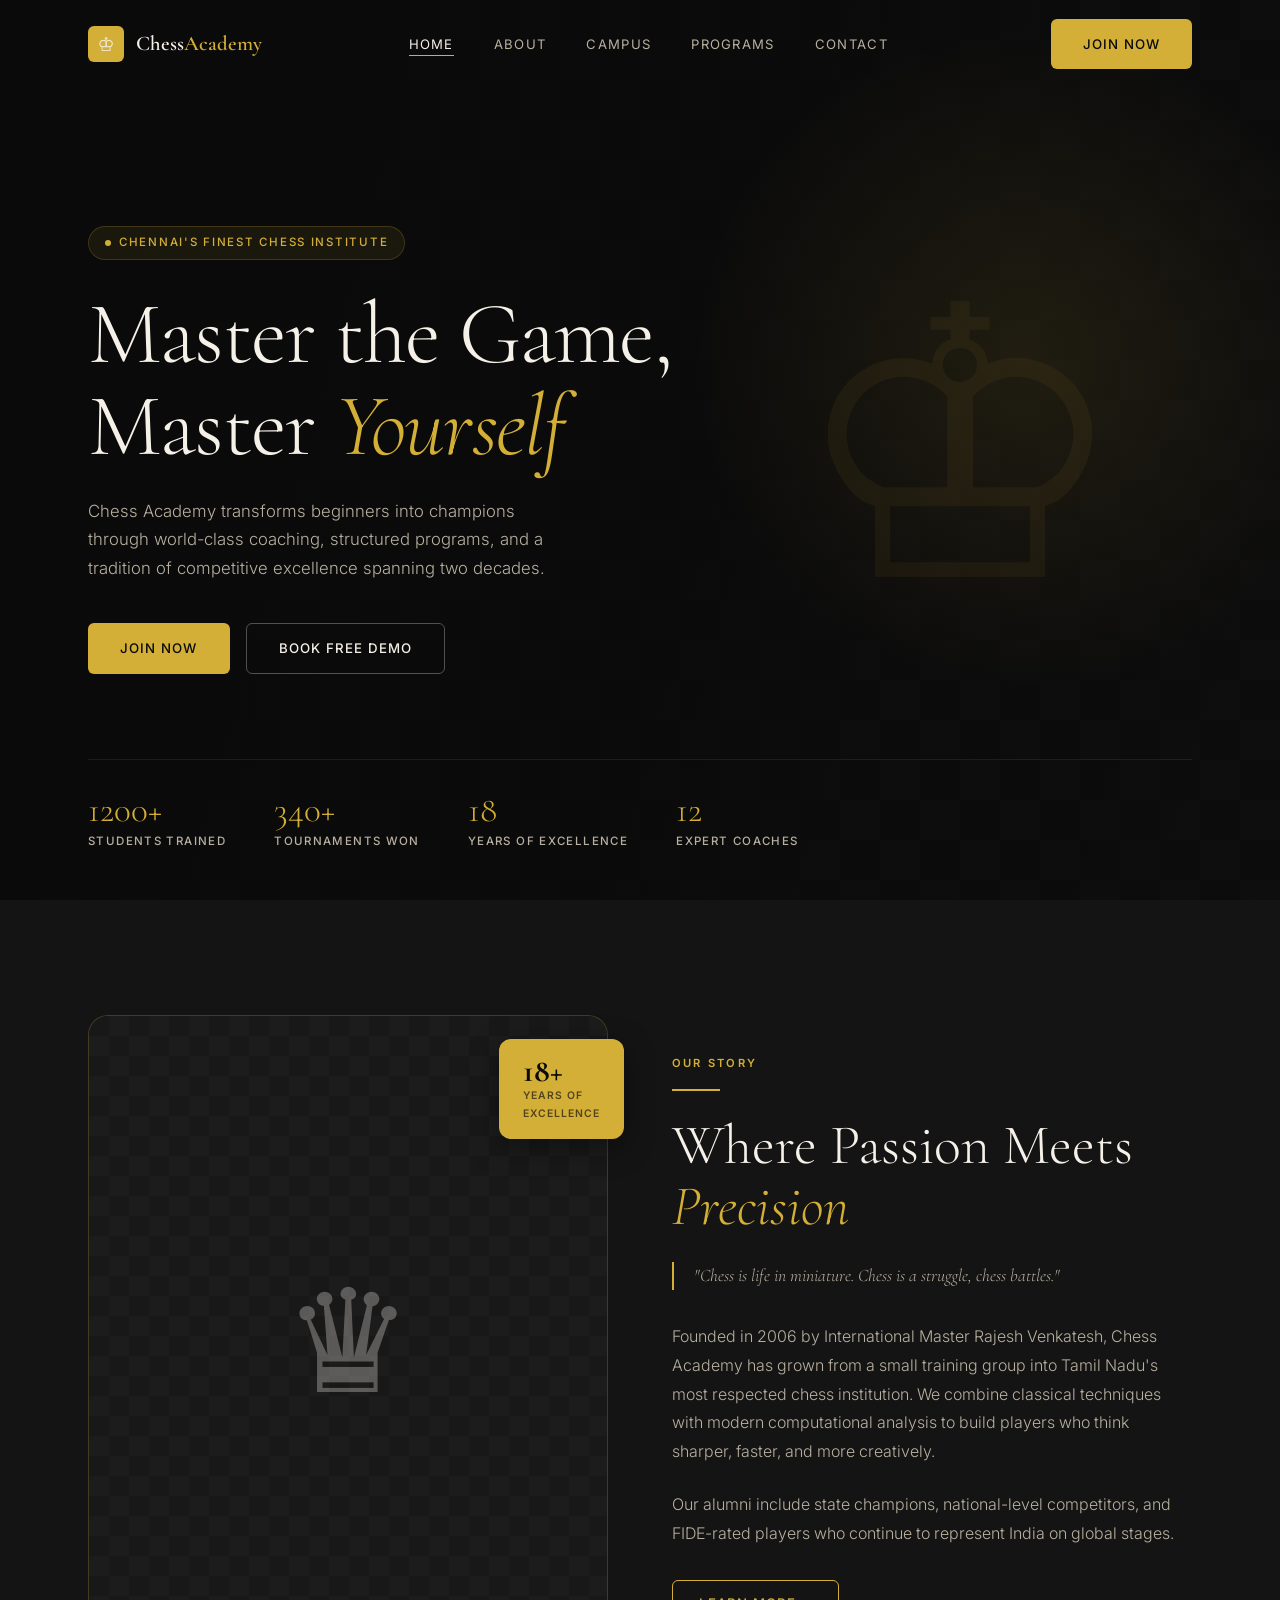
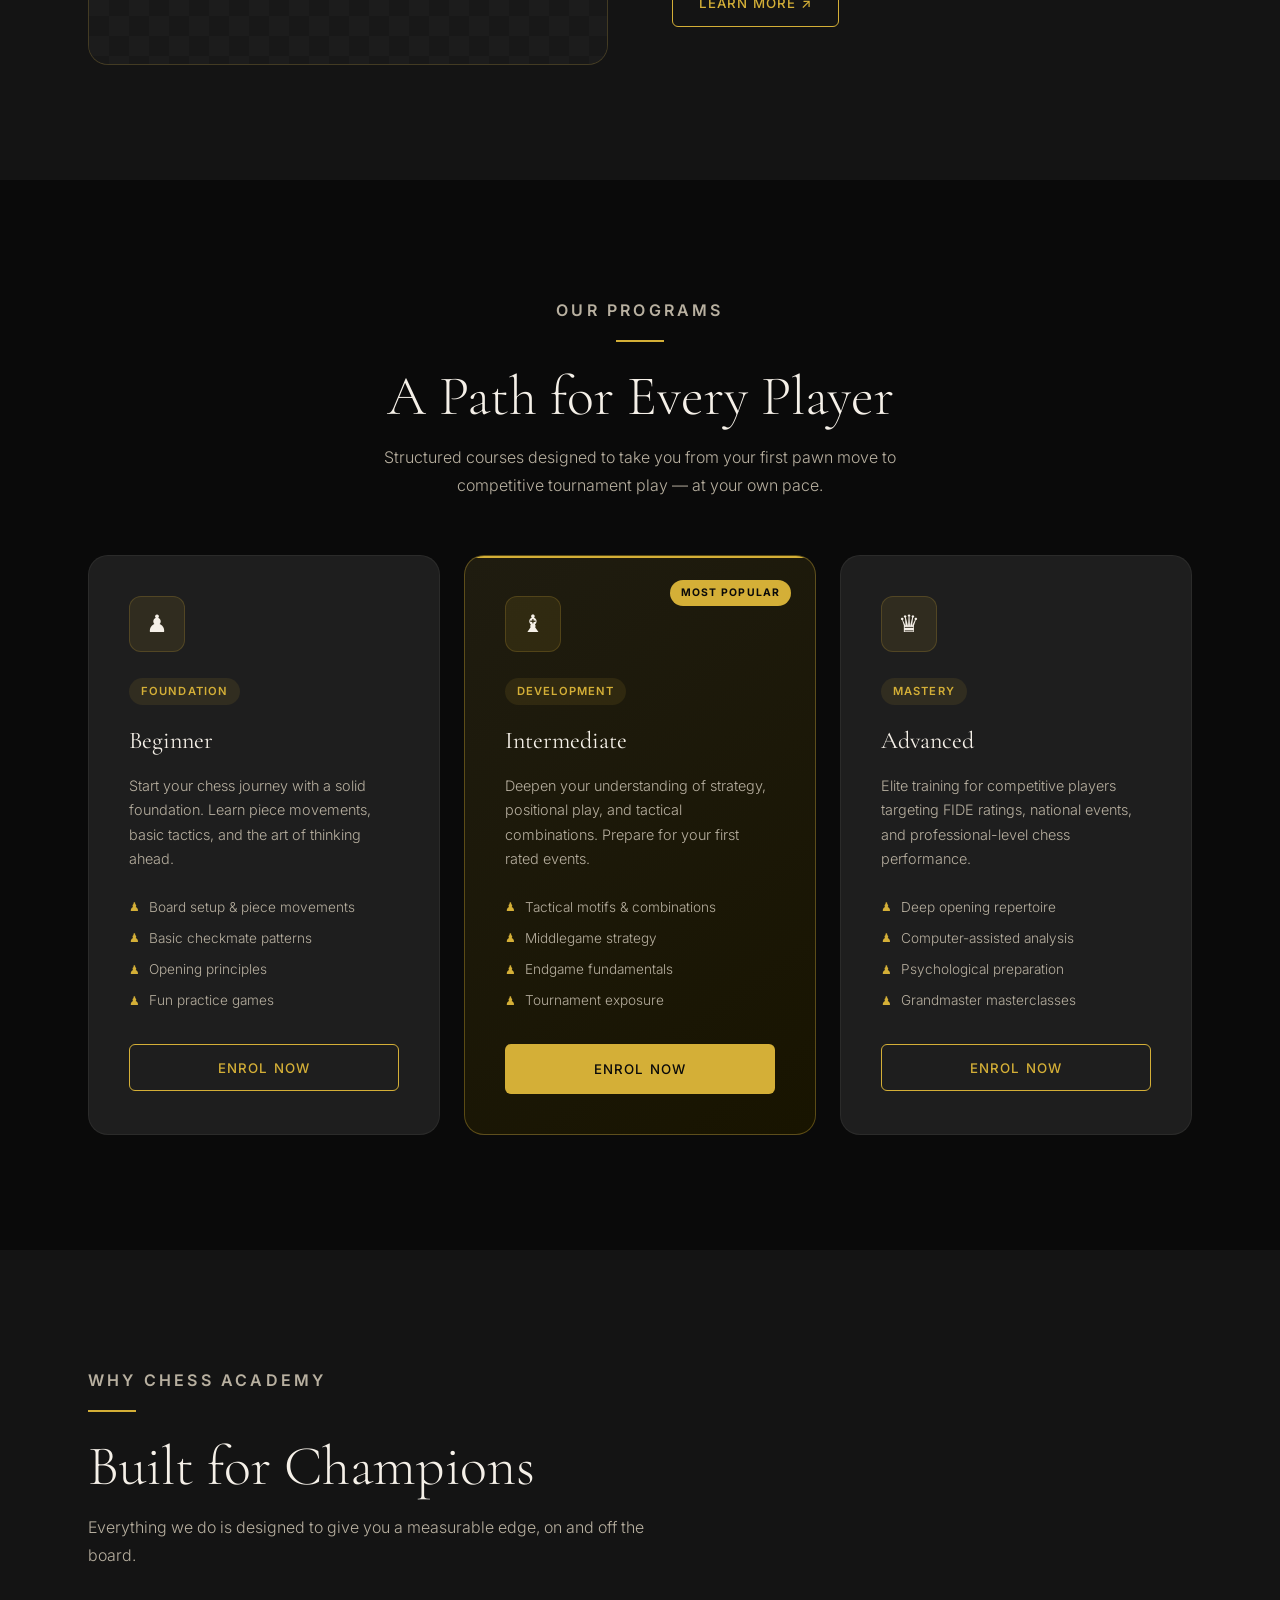
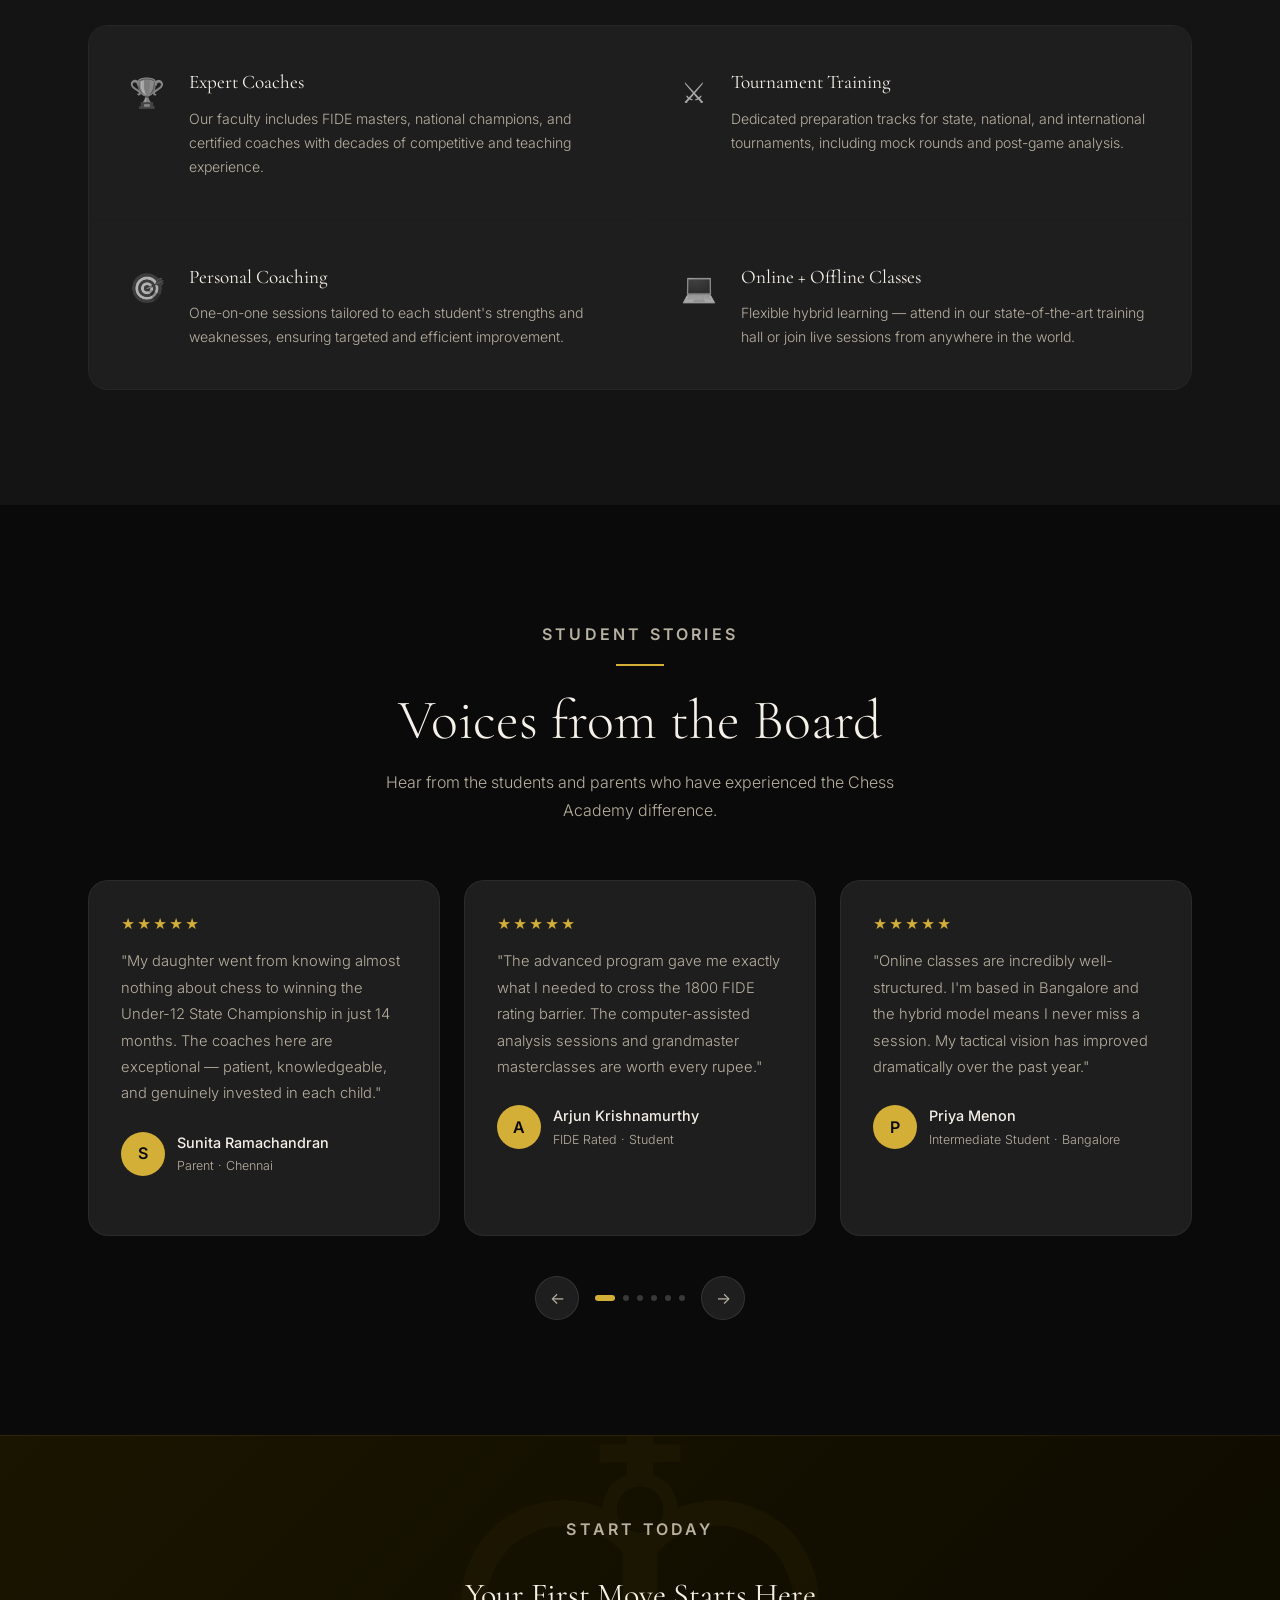
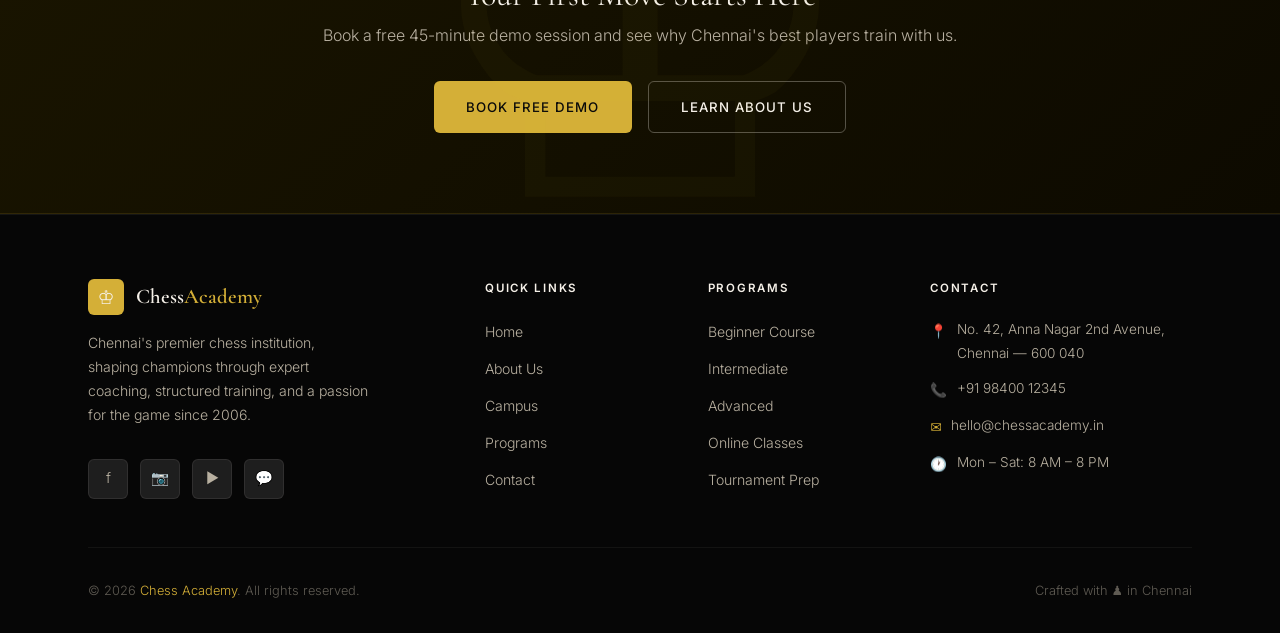
==== index.html @ 233fb8f2 "Add files via upload" ====
<!DOCTYPE html>
<html lang="en">
<head>
  <meta charset="UTF-8" />
  <meta name="viewport" content="width=device-width, initial-scale=1.0" />
  <meta name="description" content="Chess Academy — India's premier chess training institute. Expert coaches, tournament preparation, and personalised coaching for all levels." />
  <title>Chess Academy — Master the Game</title>
  <link rel="stylesheet" href="style.css" />
  <link rel="icon" href="data:image/svg+xml,<svg xmlns='http://www.w3.org/2000/svg' viewBox='0 0 100 100'><text y='.9em' font-size='90'>♔</text></svg>" />
</head>
<body>

<!-- ── NAVBAR ──────────────────────────────────────────────── -->
<nav class="navbar" role="navigation" aria-label="Main navigation">
  <div class="container navbar-inner">
    <a href="index.html" class="nav-logo" aria-label="Chess Academy Home">
      <div class="nav-logo-icon">♔</div>
      <span class="nav-logo-text">Chess<span>Academy</span></span>
    </a>
    <ul class="nav-menu" role="list">
      <li><a href="index.html"   class="nav-link">Home</a></li>
      <li><a href="about.html"   class="nav-link">About</a></li>
      <li><a href="campus.html"  class="nav-link">Campus</a></li>
      <li><a href="#programs"    class="nav-link">Programs</a></li>
      <li><a href="contact.html" class="nav-link">Contact</a></li>
    </ul>
    <a href="contact.html" class="btn btn-gold nav-cta">Join Now</a>
    <button class="hamburger" aria-label="Toggle menu" aria-expanded="false">
      <span></span><span></span><span></span>
    </button>
  </div>
</nav>

<!-- ── MOBILE NAV ──────────────────────────────────────────── -->
<nav class="mobile-nav" aria-label="Mobile navigation">
  <a href="index.html"   class="nav-link">Home</a>
  <a href="about.html"   class="nav-link">About</a>
  <a href="campus.html"  class="nav-link">Campus</a>
  <a href="#programs"    class="nav-link">Programs</a>
  <a href="contact.html" class="nav-link">Contact</a>
  <a href="contact.html" class="btn btn-gold" style="margin-top:.5rem">Join Now</a>
</nav>

<!-- ── HERO ────────────────────────────────────────────────── -->
<section class="hero" aria-label="Hero">
  <div class="hero-bg"></div>
  <div class="hero-overlay"></div>
  <div class="hero-art">
    <div class="hero-art-inner">♔</div>
  </div>

  <div class="container" style="position:relative;z-index:1;width:100%">
    <div class="hero-content">
      <div class="hero-badge">
        <div class="hero-badge-dot"></div>
        <span>Chennai's Finest Chess Institute</span>
      </div>
      <h1 class="display-xl hero-heading">
        Master the Game,<br>
        Master <em>Yourself</em>
      </h1>
      <p class="hero-subtext">
        Chess Academy transforms beginners into champions through world-class coaching, structured programs, and a tradition of competitive excellence spanning two decades.
      </p>
      <div class="hero-actions">
        <a href="contact.html" class="btn btn-gold">Join Now</a>
        <a href="contact.html#demo" class="btn btn-outline">Book Free Demo</a>
      </div>
    </div>
  </div>

  <div class="hero-stats">
    <div class="container">
      <div class="hero-stats-inner">
        <div>
          <div class="hero-stat-num" data-count="1200" data-suffix="+">1200+</div>
          <div class="hero-stat-label">Students Trained</div>
        </div>
        <div>
          <div class="hero-stat-num" data-count="340" data-suffix="+">340+</div>
          <div class="hero-stat-label">Tournaments Won</div>
        </div>
        <div>
          <div class="hero-stat-num" data-count="18" data-suffix="">18</div>
          <div class="hero-stat-label">Years of Excellence</div>
        </div>
        <div>
          <div class="hero-stat-num" data-count="12" data-suffix="">12</div>
          <div class="hero-stat-label">Expert Coaches</div>
        </div>
      </div>
    </div>
  </div>
</section>

<!-- ── ABOUT PREVIEW ───────────────────────────────────────── -->
<section class="section about-preview">
  <div class="container">
    <div class="grid-2">
      <div class="about-image-wrap reveal-left">
        <div class="about-image-frame">
          <div class="frame-bg"></div>
          <div class="frame-piece">♛</div>
        </div>
        <div class="about-corner">
          <div class="about-corner-num">18+</div>
          <div class="about-corner-label">Years of<br>Excellence</div>
        </div>
      </div>
      <div class="about-text-wrap reveal-right">
        <p class="section-label">Our Story</p>
        <div class="gold-line"></div>
        <h2 class="display-lg">Where Passion Meets <em style="font-style:italic;color:var(--gold)">Precision</em></h2>
        <blockquote class="about-quote">
          "Chess is life in miniature. Chess is a struggle, chess battles."
        </blockquote>
        <p style="color:var(--ivory-dim);margin-bottom:1.5rem;line-height:1.8">
          Founded in 2006 by International Master Rajesh Venkatesh, Chess Academy has grown from a small training group into Tamil Nadu's most respected chess institution. We combine classical techniques with modern computational analysis to build players who think sharper, faster, and more creatively.
        </p>
        <p style="color:var(--ivory-dim);margin-bottom:2rem;line-height:1.8">
          Our alumni include state champions, national-level competitors, and FIDE-rated players who continue to represent India on global stages.
        </p>
        <a href="about.html" class="btn btn-ghost">Learn More ↗</a>
      </div>
    </div>
  </div>
</section>

<!-- ── PROGRAMS ────────────────────────────────────────────── -->
<section class="section programs" id="programs">
  <div class="container">
    <div class="section-header center reveal">
      <p class="section-label">Our Programs</p>
      <div class="gold-line center"></div>
      <h2 class="display-lg">A Path for Every Player</h2>
      <p>Structured courses designed to take you from your first pawn move to competitive tournament play — at your own pace.</p>
    </div>

    <div class="grid-3">
      <!-- Beginner -->
      <div class="program-card reveal delay-1">
        <div class="program-icon">♟</div>
        <span class="program-tag">Foundation</span>
        <h3 class="program-title">Beginner</h3>
        <p class="program-desc">Start your chess journey with a solid foundation. Learn piece movements, basic tactics, and the art of thinking ahead.</p>
        <ul class="program-features">
          <li class="program-feature">Board setup & piece movements</li>
          <li class="program-feature">Basic checkmate patterns</li>
          <li class="program-feature">Opening principles</li>
          <li class="program-feature">Fun practice games</li>
        </ul>
        <a href="contact.html" class="btn btn-ghost" style="width:100%;justify-content:center">Enrol Now</a>
      </div>

      <!-- Intermediate — featured -->
      <div class="program-card featured reveal delay-2">
        <div class="featured-badge">Most Popular</div>
        <div class="program-icon">♝</div>
        <span class="program-tag">Development</span>
        <h3 class="program-title">Intermediate</h3>
        <p class="program-desc">Deepen your understanding of strategy, positional play, and tactical combinations. Prepare for your first rated events.</p>
        <ul class="program-features">
          <li class="program-feature">Tactical motifs & combinations</li>
          <li class="program-feature">Middlegame strategy</li>
          <li class="program-feature">Endgame fundamentals</li>
          <li class="program-feature">Tournament exposure</li>
        </ul>
        <a href="contact.html" class="btn btn-gold" style="width:100%;justify-content:center">Enrol Now</a>
      </div>

      <!-- Advanced -->
      <div class="program-card reveal delay-3">
        <div class="program-icon">♛</div>
        <span class="program-tag">Mastery</span>
        <h3 class="program-title">Advanced</h3>
        <p class="program-desc">Elite training for competitive players targeting FIDE ratings, national events, and professional-level chess performance.</p>
        <ul class="program-features">
          <li class="program-feature">Deep opening repertoire</li>
          <li class="program-feature">Computer-assisted analysis</li>
          <li class="program-feature">Psychological preparation</li>
          <li class="program-feature">Grandmaster masterclasses</li>
        </ul>
        <a href="contact.html" class="btn btn-ghost" style="width:100%;justify-content:center">Enrol Now</a>
      </div>
    </div>
  </div>
</section>

<!-- ── WHY CHOOSE US ────────────────────────────────────────── -->
<section class="section why">
  <div class="container">
    <div class="section-header reveal">
      <p class="section-label">Why Chess Academy</p>
      <div class="gold-line"></div>
      <h2 class="display-lg">Built for Champions</h2>
      <p>Everything we do is designed to give you a measurable edge, on and off the board.</p>
    </div>

    <div class="why-grid reveal">
      <div class="why-item">
        <div class="why-icon">🏆</div>
        <div>
          <h3 class="why-item-title">Expert Coaches</h3>
          <p class="why-item-desc">Our faculty includes FIDE masters, national champions, and certified coaches with decades of competitive and teaching experience.</p>
        </div>
      </div>
      <div class="why-item">
        <div class="why-icon">⚔️</div>
        <div>
          <h3 class="why-item-title">Tournament Training</h3>
          <p class="why-item-desc">Dedicated preparation tracks for state, national, and international tournaments, including mock rounds and post-game analysis.</p>
        </div>
      </div>
      <div class="why-item">
        <div class="why-icon">🎯</div>
        <div>
          <h3 class="why-item-title">Personal Coaching</h3>
          <p class="why-item-desc">One-on-one sessions tailored to each student's strengths and weaknesses, ensuring targeted and efficient improvement.</p>
        </div>
      </div>
      <div class="why-item">
        <div class="why-icon">💻</div>
        <div>
          <h3 class="why-item-title">Online + Offline Classes</h3>
          <p class="why-item-desc">Flexible hybrid learning — attend in our state-of-the-art training hall or join live sessions from anywhere in the world.</p>
        </div>
      </div>
    </div>
  </div>
</section>

<!-- ── TESTIMONIALS ─────────────────────────────────────────── -->
<section class="section testimonials">
  <div class="container">
    <div class="section-header center reveal">
      <p class="section-label">Student Stories</p>
      <div class="gold-line center"></div>
      <h2 class="display-lg">Voices from the Board</h2>
      <p>Hear from the students and parents who have experienced the Chess Academy difference.</p>
    </div>

    <div class="testimonial-slider reveal">
      <div class="testimonial-track-wrap">
        <div class="testimonial-track">

          <div class="testimonial-card">
            <div class="testi-stars">★★★★★</div>
            <p class="testi-text">"My daughter went from knowing almost nothing about chess to winning the Under-12 State Championship in just 14 months. The coaches here are exceptional — patient, knowledgeable, and genuinely invested in each child."</p>
            <div class="testi-author">
              <div class="testi-avatar">S</div>
              <div>
                <div class="testi-name">Sunita Ramachandran</div>
                <div class="testi-role">Parent · Chennai</div>
              </div>
            </div>
          </div>

          <div class="testimonial-card">
            <div class="testi-stars">★★★★★</div>
            <p class="testi-text">"The advanced program gave me exactly what I needed to cross the 1800 FIDE rating barrier. The computer-assisted analysis sessions and grandmaster masterclasses are worth every rupee."</p>
            <div class="testi-author">
              <div class="testi-avatar">A</div>
              <div>
                <div class="testi-name">Arjun Krishnamurthy</div>
                <div class="testi-role">FIDE Rated · Student</div>
              </div>
            </div>
          </div>

          <div class="testimonial-card">
            <div class="testi-stars">★★★★★</div>
            <p class="testi-text">"Online classes are incredibly well-structured. I'm based in Bangalore and the hybrid model means I never miss a session. My tactical vision has improved dramatically over the past year."</p>
            <div class="testi-author">
              <div class="testi-avatar">P</div>
              <div>
                <div class="testi-name">Priya Menon</div>
                <div class="testi-role">Intermediate Student · Bangalore</div>
              </div>
            </div>
          </div>

          <div class="testimonial-card">
            <div class="testi-stars">★★★★★</div>
            <p class="testi-text">"I joined as a complete beginner at age 35 and the coaches made me feel completely at home. Chess has transformed how I think at work and in daily life. Highly recommended for adults too!"</p>
            <div class="testi-author">
              <div class="testi-avatar">K</div>
              <div>
                <div class="testi-name">Karthik Iyer</div>
                <div class="testi-role">Adult Learner · Chennai</div>
              </div>
            </div>
          </div>

          <div class="testimonial-card">
            <div class="testi-stars">★★★★★</div>
            <p class="testi-text">"The tournament preparation program is outstanding. Coach Rajesh personally reviewed every one of my critical games before the national championship. I finished in the top 10, the best result of my career."</p>
            <div class="testi-author">
              <div class="testi-avatar">V</div>
              <div>
                <div class="testi-name">Vishal Nair</div>
                <div class="testi-role">National Competitor</div>
              </div>
            </div>
          </div>

          <div class="testimonial-card">
            <div class="testi-stars">★★★★★</div>
            <p class="testi-text">"My twin boys have been here for two years and the discipline, focus, and strategic thinking they've developed extends far beyond chess. Their teachers at school have noticed a remarkable improvement in concentration."</p>
            <div class="testi-author">
              <div class="testi-avatar">M</div>
              <div>
                <div class="testi-name">Meera Balakrishnan</div>
                <div class="testi-role">Parent · Coimbatore</div>
              </div>
            </div>
          </div>

        </div>
      </div>

      <div class="slider-controls">
        <button class="slider-btn prev" aria-label="Previous testimonials">←</button>
        <div class="slider-dots" role="tablist" aria-label="Slider navigation"></div>
        <button class="slider-btn next" aria-label="Next testimonials">→</button>
      </div>
    </div>
  </div>
</section>

<!-- ── CTA BANNER ───────────────────────────────────────────── -->
<section class="cta-banner reveal">
  <div class="container">
    <p class="section-label">Start Today</p>
    <h2 class="display-md" style="color:var(--ivory);margin:.75rem 0 .5rem">Your First Move Starts Here</h2>
    <p>Book a free 45-minute demo session and see why Chennai's best players train with us.</p>
    <div style="display:flex;gap:1rem;justify-content:center;flex-wrap:wrap">
      <a href="contact.html" class="btn btn-gold">Book Free Demo</a>
      <a href="about.html"   class="btn btn-outline">Learn About Us</a>
    </div>
  </div>
</section>

<!-- ── FOOTER ───────────────────────────────────────────────── -->
<footer class="footer">
  <div class="container">
    <div class="footer-grid">
      <div class="footer-brand">
        <div class="nav-logo" style="margin-bottom:.5rem">
          <div class="nav-logo-icon">♔</div>
          <span class="nav-logo-text">Chess<span>Academy</span></span>
        </div>
        <p>Chennai's premier chess institution, shaping champions through expert coaching, structured training, and a passion for the game since 2006.</p>
        <div class="social-links">
          <a href="#" class="social-link" aria-label="Facebook">f</a>
          <a href="#" class="social-link" aria-label="Instagram">📷</a>
          <a href="#" class="social-link" aria-label="YouTube">▶</a>
          <a href="#" class="social-link" aria-label="WhatsApp">💬</a>
        </div>
      </div>
      <div>
        <p class="footer-heading">Quick Links</p>
        <ul class="footer-links">
          <li><a href="index.html"   class="footer-link">Home</a></li>
          <li><a href="about.html"   class="footer-link">About Us</a></li>
          <li><a href="campus.html"  class="footer-link">Campus</a></li>
          <li><a href="#programs"    class="footer-link">Programs</a></li>
          <li><a href="contact.html" class="footer-link">Contact</a></li>
        </ul>
      </div>
      <div>
        <p class="footer-heading">Programs</p>
        <ul class="footer-links">
          <li><a href="contact.html" class="footer-link">Beginner Course</a></li>
          <li><a href="contact.html" class="footer-link">Intermediate</a></li>
          <li><a href="contact.html" class="footer-link">Advanced</a></li>
          <li><a href="contact.html" class="footer-link">Online Classes</a></li>
          <li><a href="contact.html" class="footer-link">Tournament Prep</a></li>
        </ul>
      </div>
      <div>
        <p class="footer-heading">Contact</p>
        <div class="footer-contact-item">
          <span class="footer-contact-icon">📍</span>
          <span>No. 42, Anna Nagar 2nd Avenue, Chennai — 600 040</span>
        </div>
        <div class="footer-contact-item">
          <span class="footer-contact-icon">📞</span>
          <span>+91 98400 12345</span>
        </div>
        <div class="footer-contact-item">
          <span class="footer-contact-icon">✉</span>
          <span>hello@chessacademy.in</span>
        </div>
        <div class="footer-contact-item">
          <span class="footer-contact-icon">🕐</span>
          <span>Mon – Sat: 8 AM – 8 PM</span>
        </div>
      </div>
    </div>
    <div class="footer-bottom">
      <p class="footer-copy">© 2026 <span>Chess Academy</span>. All rights reserved.</p>
      <p class="footer-copy">Crafted with ♟ in Chennai</p>
    </div>
  </div>
</footer>

<script src="script.js"></script>
</body>
</html>
---- style.css ----
/* ============================================================
   CHESS ACADEMY — style.css
   Palette: #0A0A0A (void) · #141414 (board-dark) · #D4AF37 (gold)
            · #F5F0E8 (ivory) · #1E1E1E (surface)
   Display: Cormorant Garamond  Body: Inter
   ============================================================ */

@import url('https://fonts.googleapis.com/css2?family=Cormorant+Garamond:ital,wght@0,300;0,400;0,600;0,700;1,300;1,400&family=Inter:wght@300;400;500;600&display=swap');

/* ── TOKENS ──────────────────────────────────────────────── */
:root {
  --void:       #0A0A0A;
  --board-dark: #141414;
  --surface:    #1E1E1E;
  --surface-2:  #272727;
  --gold:       #D4AF37;
  --gold-dim:   #A8872A;
  --gold-glow:  rgba(212, 175, 55, 0.18);
  --ivory:      #F5F0E8;
  --ivory-dim:  #B8B0A0;
  --font-display: 'Cormorant Garamond', Georgia, serif;
  --font-body:    'Inter', system-ui, sans-serif;
  --r-sm: 6px; --r-md: 12px; --r-lg: 20px;
  --ease-out: cubic-bezier(0.22, 1, 0.36, 1);
}

/* ── RESET ───────────────────────────────────────────────── */
*, *::before, *::after { box-sizing: border-box; margin: 0; padding: 0; }
html { scroll-behavior: smooth; }
body {
  background: var(--void);
  color: var(--ivory);
  font-family: var(--font-body);
  font-weight: 300;
  line-height: 1.7;
  overflow-x: hidden;
}
img { display: block; max-width: 100%; }
a { color: inherit; text-decoration: none; }
ul { list-style: none; }
button { cursor: pointer; border: none; background: none; font-family: inherit; }

/* ── TYPOGRAPHY ──────────────────────────────────────────── */
.display-xl {
  font-family: var(--font-display);
  font-size: clamp(2.8rem, 7vw, 5.5rem);
  font-weight: 300;
  line-height: 1.05;
  letter-spacing: -0.02em;
}
.display-lg {
  font-family: var(--font-display);
  font-size: clamp(2rem, 4.5vw, 3.5rem);
  font-weight: 300;
  line-height: 1.1;
}
.display-md {
  font-family: var(--font-display);
  font-size: clamp(1.4rem, 2.5vw, 2.2rem);
  font-weight: 400;
  line-height: 1.2;
}
.section-label {
  font-size: 0.7rem;
  font-weight: 600;
  letter-spacing: 0.2em;
  text-transform: uppercase;
  color: var(--gold);
}

/* ── LAYOUT ──────────────────────────────────────────────── */
.container { max-width: 1200px; margin: 0 auto; padding: 0 clamp(1.25rem, 5vw, 3rem); }
.section { padding: clamp(4rem, 9vw, 7.5rem) 0; }
.grid-2  { display: grid; grid-template-columns: 1fr 1fr; gap: 3rem; align-items: center; }
.grid-3  { display: grid; grid-template-columns: repeat(3, 1fr); gap: 1.5rem; }
.grid-4  { display: grid; grid-template-columns: repeat(4, 1fr); gap: 1.5rem; }
.text-center { text-align: center; }

.gold-line { width: 48px; height: 2px; background: var(--gold); margin: 1rem 0 1.5rem; }
.gold-line.center { margin: 1rem auto 1.5rem; }

/* ── BUTTONS ─────────────────────────────────────────────── */
.btn {
  display: inline-flex; align-items: center; gap: .5rem;
  padding: .85rem 2rem; border-radius: var(--r-sm);
  font-size: .83rem; font-weight: 500;
  letter-spacing: .08em; text-transform: uppercase;
  transition: all .3s var(--ease-out);
}
.btn-gold  { background: var(--gold); color: var(--void); }
.btn-gold:hover  { background: #e8c23e; box-shadow: 0 0 30px rgba(212,175,55,.45); transform: translateY(-2px); }
.btn-outline { background: transparent; color: var(--ivory); border: 1px solid rgba(245,240,232,.3); }
.btn-outline:hover { border-color: var(--gold); color: var(--gold); box-shadow: 0 0 20px var(--gold-glow); transform: translateY(-2px); }
.btn-ghost { background: transparent; color: var(--gold); border: 1px solid var(--gold); padding: .7rem 1.6rem; }
.btn-ghost:hover { background: var(--gold); color: var(--void); box-shadow: 0 0 25px var(--gold-glow); transform: translateY(-2px); }

/* ── NAVBAR ──────────────────────────────────────────────── */
.navbar {
  position: fixed; top: 0; left: 0; right: 0;
  z-index: 1000; padding: 1.2rem 0;
  transition: all .4s var(--ease-out);
}
.navbar.scrolled {
  background: rgba(10,10,10,.95);
  backdrop-filter: blur(20px);
  border-bottom: 1px solid rgba(212,175,55,.12);
  padding: .9rem 0;
  box-shadow: 0 4px 40px rgba(0,0,0,.5);
}
.navbar-inner { display: flex; align-items: center; justify-content: space-between; }
.nav-logo { display: flex; align-items: center; gap: .75rem; }
.nav-logo-icon {
  width: 36px; height: 36px;
  background: var(--gold); border-radius: var(--r-sm);
  display: flex; align-items: center; justify-content: center; font-size: 1.2rem;
}
.nav-logo-text { font-family: var(--font-display); font-size: 1.3rem; font-weight: 600; }
.nav-logo-text span { color: var(--gold); }
.nav-menu { display: flex; align-items: center; gap: 2.5rem; }
.nav-link {
  font-size: .82rem; font-weight: 400; letter-spacing: .1em;
  text-transform: uppercase; color: var(--ivory-dim);
  transition: color .25s; position: relative;
}
.nav-link::after {
  content: ''; position: absolute; bottom: -4px; left: 0;
  width: 0; height: 1px; background: var(--gold); transition: width .3s var(--ease-out);
}
.nav-link:hover, .nav-link.active { color: var(--ivory); }
.nav-link:hover::after, .nav-link.active::after { width: 100%; }
.nav-cta { margin-left: 1rem; }

/* Hamburger */
.hamburger { display: none; flex-direction: column; gap: 5px; padding: 4px; }
.hamburger span { display: block; width: 24px; height: 2px; background: var(--ivory); transition: all .3s var(--ease-out); transform-origin: center; }
.hamburger.open span:nth-child(1) { transform: translateY(7px) rotate(45deg); }
.hamburger.open span:nth-child(2) { opacity: 0; }
.hamburger.open span:nth-child(3) { transform: translateY(-7px) rotate(-45deg); }

.mobile-nav {
  display: none; position: fixed; inset: 0;
  background: var(--void); z-index: 999;
  flex-direction: column; align-items: center; justify-content: center; gap: 2.5rem;
  opacity: 0; pointer-events: none; transition: opacity .35s var(--ease-out);
}
.mobile-nav.open { opacity: 1; pointer-events: all; }
.mobile-nav .nav-link { font-size: 1.5rem; letter-spacing: .15em; }

/* ── HERO ────────────────────────────────────────────────── */
.hero {
  min-height: 100vh; position: relative;
  display: flex; align-items: center; overflow: hidden;
}
.hero-bg {
  position: absolute; inset: 0;
  background: repeating-conic-gradient(#111 0% 25%, #0d0d0d 0% 50%);
  background-size: 80px 80px;
}
.hero-overlay {
  position: absolute; inset: 0;
  background: linear-gradient(105deg, rgba(10,10,10,.97) 0%, rgba(10,10,10,.85) 50%, rgba(10,10,10,.4) 100%);
}
.hero-art {
  position: absolute; right: 0; top: 0; bottom: 0; width: 50%; overflow: hidden;
}
.hero-art-inner {
  width: 100%; height: 100%;
  background: radial-gradient(circle at 60% 40%, rgba(212,175,55,.1) 0%, transparent 50%);
  display: flex; align-items: center; justify-content: center;
  font-size: 42vmin; color: rgba(212,175,55,.06);
  font-family: serif;
}
.hero-badge {
  display: inline-flex; align-items: center; gap: .5rem;
  padding: .4rem 1rem;
  background: rgba(212,175,55,.08); border: 1px solid rgba(212,175,55,.2);
  border-radius: 100px; margin-bottom: 1.75rem;
}
.hero-badge-dot { width: 6px; height: 6px; background: var(--gold); border-radius: 50%; animation: pulse 2s ease-in-out infinite; }
@keyframes pulse { 0%,100% { opacity:1; transform:scale(1); } 50% { opacity:.4; transform:scale(.7); } }
.hero-badge span { font-size: .72rem; font-weight: 500; letter-spacing: .15em; text-transform: uppercase; color: var(--gold); }
.hero-content { position: relative; z-index: 1; max-width: 680px; }
.hero-heading { margin-bottom: 1.5rem; }
.hero-heading em { font-style: italic; color: var(--gold); }
.hero-subtext { font-size: 1.05rem; color: var(--ivory-dim); max-width: 480px; margin-bottom: 2.5rem; }
.hero-actions { display: flex; gap: 1rem; flex-wrap: wrap; }
.hero-stats { position: absolute; bottom: 3rem; left: 0; right: 0; z-index: 1; }
.hero-stats-inner {
  display: flex; gap: 3rem; padding-top: 2rem;
  border-top: 1px solid rgba(245,240,232,.08);
}
.hero-stat-num { font-family: var(--font-display); font-size: 2.2rem; font-weight: 300; color: var(--gold); line-height: 1; }
.hero-stat-label { font-size: .72rem; font-weight: 500; letter-spacing: .12em; text-transform: uppercase; color: var(--ivory-dim); margin-top: .3rem; }

/* ── ABOUT PREVIEW ───────────────────────────────────────── */
.about-preview { background: var(--board-dark); }
.about-preview .grid-2 { gap: 4rem; }
.about-image-frame {
  border: 1px solid rgba(212,175,55,.2); border-radius: var(--r-lg); overflow: hidden;
  aspect-ratio: 4/5; background: var(--surface);
  display: flex; align-items: center; justify-content: center;
  position: relative; transition: transform .5s var(--ease-out);
}
.about-image-frame:hover { transform: scale(1.02); }
.about-image-frame .frame-bg {
  position: absolute; inset: 0;
  background: repeating-conic-gradient(#1c1c1c 0% 25%, #181818 0% 50%);
  background-size: 40px 40px;
}
.about-image-frame .frame-piece { position: relative; z-index: 1; font-size: 9rem; opacity: .3; }
.about-corner {
  position: absolute; top: 1.5rem; right: -1rem;
  background: var(--gold); color: var(--void);
  padding: 1rem 1.5rem; border-radius: var(--r-md); z-index: 2;
  box-shadow: 0 8px 30px rgba(0,0,0,.4);
}
.about-corner-num { font-family: var(--font-display); font-size: 2rem; font-weight: 700; line-height: 1; }
.about-corner-label { font-size: .65rem; font-weight: 600; letter-spacing: .1em; text-transform: uppercase; color: rgba(10,10,10,.65); }
.about-image-wrap { position: relative; }
.about-quote {
  margin: 1.5rem 0 2rem; padding-left: 1.25rem;
  border-left: 2px solid var(--gold);
  font-family: var(--font-display); font-size: 1.1rem; font-style: italic; color: var(--ivory-dim); line-height: 1.6;
}

/* ── PROGRAMS ────────────────────────────────────────────── */
.programs { background: var(--void); }
.program-card {
  background: var(--surface); border: 1px solid rgba(245,240,232,.06);
  border-radius: var(--r-lg); padding: 2.5rem;
  transition: all .4s var(--ease-out); position: relative; overflow: hidden;
}
.program-card::before {
  content: ''; position: absolute; top: 0; left: 0; right: 0; height: 2px;
  background: var(--gold); transform: scaleX(0); transform-origin: left; transition: transform .4s var(--ease-out);
}
.program-card:hover { background: var(--surface-2); border-color: rgba(212,175,55,.2); transform: translateY(-6px); box-shadow: 0 20px 60px rgba(0,0,0,.4); }
.program-card:hover::before { transform: scaleX(1); }
.program-icon {
  width: 56px; height: 56px;
  background: rgba(212,175,55,.1); border: 1px solid rgba(212,175,55,.2);
  border-radius: var(--r-md); display: flex; align-items: center; justify-content: center;
  font-size: 1.5rem; margin-bottom: 1.5rem; transition: all .3s var(--ease-out);
}
.program-card:hover .program-icon { background: var(--gold); border-color: var(--gold); }
.program-tag {
  display: inline-block; padding: .25rem .75rem;
  background: rgba(212,175,55,.1); border-radius: 100px;
  font-size: .7rem; font-weight: 600; letter-spacing: .1em; text-transform: uppercase; color: var(--gold);
  margin-bottom: 1rem;
}
.program-title { font-family: var(--font-display); font-size: 1.5rem; font-weight: 400; color: var(--ivory); margin-bottom: .75rem; }
.program-desc { font-size: .9rem; color: var(--ivory-dim); line-height: 1.7; margin-bottom: 1.5rem; }
.program-features { display: flex; flex-direction: column; gap: .5rem; margin-bottom: 2rem; }
.program-feature { display: flex; align-items: center; gap: .6rem; font-size: .85rem; color: var(--ivory-dim); }
.program-feature::before { content: '♟'; color: var(--gold); font-size: .75rem; flex-shrink: 0; }
.program-card.featured { background: linear-gradient(145deg, #1f1c10 0%, #181400 100%); border-color: rgba(212,175,55,.35); }
.program-card.featured::before { transform: scaleX(1); }
.featured-badge {
  position: absolute; top: 1.5rem; right: 1.5rem;
  background: var(--gold); color: var(--void);
  font-size: .65rem; font-weight: 700; letter-spacing: .12em; text-transform: uppercase;
  padding: .25rem .65rem; border-radius: 100px;
}

/* ── WHY CHOOSE US ───────────────────────────────────────── */
.why { background: var(--board-dark); }
.why-grid {
  display: grid; grid-template-columns: repeat(2, 1fr);
  gap: 2px; background: rgba(245,240,232,.04);
  border: 1px solid rgba(245,240,232,.04); border-radius: var(--r-lg); overflow: hidden;
}
.why-item { background: var(--surface); padding: 2.5rem; transition: background .3s; display: flex; gap: 1.5rem; align-items: flex-start; }
.why-item:hover { background: var(--surface-2); }
.why-icon { font-size: 1.8rem; flex-shrink: 0; margin-top: .2rem; filter: saturate(0) brightness(.7); transition: filter .3s; }
.why-item:hover .why-icon { filter: none; }
.why-item-title { font-family: var(--font-display); font-size: 1.2rem; font-weight: 400; color: var(--ivory); margin-bottom: .5rem; }
.why-item-desc { font-size: .88rem; color: var(--ivory-dim); line-height: 1.7; }

/* ── TESTIMONIALS ────────────────────────────────────────── */
.testimonials { background: var(--void); overflow: hidden; }
.testimonial-track-wrap { overflow: hidden; }
.testimonial-track { display: flex; gap: 1.5rem; transition: transform .55s var(--ease-out); }
.testimonial-card {
  flex: 0 0 calc(33.333% - 1rem);
  background: var(--surface); border: 1px solid rgba(245,240,232,.06);
  border-radius: var(--r-lg); padding: 2rem; transition: border-color .3s;
}
.testimonial-card:hover { border-color: rgba(212,175,55,.2); }
.testi-stars { color: var(--gold); font-size: .85rem; letter-spacing: 2px; margin-bottom: .75rem; }
.testi-text { font-size: .92rem; line-height: 1.8; color: var(--ivory-dim); margin-bottom: 1.5rem; }
.testi-author { display: flex; align-items: center; gap: .75rem; }
.testi-avatar {
  width: 44px; height: 44px; border-radius: 50%;
  background: var(--gold); display: flex; align-items: center; justify-content: center;
  font-size: 1rem; color: var(--void); font-weight: 600; flex-shrink: 0;
}
.testi-name { font-weight: 500; font-size: .9rem; color: var(--ivory); }
.testi-role { font-size: .78rem; color: var(--ivory-dim); }
.slider-controls { display: flex; justify-content: center; align-items: center; gap: 1rem; margin-top: 2.5rem; }
.slider-btn {
  width: 44px; height: 44px; border-radius: 50%;
  background: var(--surface); border: 1px solid rgba(245,240,232,.1);
  color: var(--ivory-dim); font-size: 1rem; display: flex; align-items: center; justify-content: center;
  transition: all .3s var(--ease-out);
}
.slider-btn:hover { background: var(--gold); color: var(--void); border-color: var(--gold); box-shadow: 0 0 20px var(--gold-glow); }
.slider-dots { display: flex; gap: .5rem; }
.slider-dot { width: 6px; height: 6px; border-radius: 50%; background: rgba(245,240,232,.2); cursor: pointer; transition: all .3s; }
.slider-dot.active { background: var(--gold); width: 20px; border-radius: 3px; }

/* ── CTA BANNER ──────────────────────────────────────────── */
.cta-banner {
  background: linear-gradient(135deg, #1a1500 0%, #0d0a00 100%);
  border-top: 1px solid rgba(212,175,55,.12); border-bottom: 1px solid rgba(212,175,55,.12);
  padding: 5rem 0; text-align: center; position: relative; overflow: hidden;
}
.cta-banner::before {
  content: '♔'; position: absolute; font-size: 40vw;
  top: 50%; left: 50%; transform: translate(-50%, -50%);
  color: rgba(212,175,55,.03); pointer-events: none; font-family: serif;
}
.cta-banner .display-md { margin: .75rem 0 .5rem; }
.cta-banner p { color: var(--ivory-dim); margin-bottom: 2rem; font-size: 1rem; }

/* ── SECTION HEADER ──────────────────────────────────────── */
.section-header { margin-bottom: 3.5rem; }
.section-header.center { text-align: center; }
.section-header .display-lg { margin-top: .5rem; margin-bottom: 1rem; }
.section-header p { font-size: 1rem; color: var(--ivory-dim); max-width: 560px; line-height: 1.75; }
.section-header.center p { margin: 0 auto; }

/* ── PAGE HERO ───────────────────────────────────────────── */
.page-hero {
  height: 50vh; min-height: 380px; position: relative;
  display: flex; align-items: flex-end; padding-bottom: 4rem; overflow: hidden;
}
.page-hero-bg {
  position: absolute; inset: 0;
  background: repeating-conic-gradient(#111 0% 25%, #0d0d0d 0% 50%);
  background-size: 60px 60px;
}
.page-hero-overlay {
  position: absolute; inset: 0;
  background: linear-gradient(to bottom, rgba(10,10,10,.6) 0%, rgba(10,10,10,.95) 100%);
}
.page-hero-content { position: relative; z-index: 1; }
.page-hero-eyebrow {
  font-size: .7rem; font-weight: 600; letter-spacing: .2em; text-transform: uppercase; color: var(--gold);
  display: flex; align-items: center; gap: .75rem; margin-bottom: .75rem;
}
.page-hero-eyebrow::before { content: ''; width: 30px; height: 1px; background: var(--gold); }

/* ── ABOUT PAGE ──────────────────────────────────────────── */
.story-section { background: var(--board-dark); }
.story-cards { display: grid; grid-template-columns: repeat(3,1fr); gap: 1.5rem; margin-top: 3rem; }
.story-card { background: var(--surface); border-radius: var(--r-lg); padding: 2rem; border: 1px solid rgba(245,240,232,.06); }
.story-card-icon { font-size: 2rem; margin-bottom: 1rem; }
.story-card-title { font-family: var(--font-display); font-size: 1.15rem; color: var(--ivory); margin-bottom: .5rem; }
.story-card-text { font-size: .88rem; color: var(--ivory-dim); line-height: 1.7; }
.coaches-section { background: var(--void); }
.coach-card {
  background: var(--surface); border-radius: var(--r-lg); overflow: hidden;
  border: 1px solid rgba(245,240,232,.06); transition: all .4s var(--ease-out);
}
.coach-card:hover { transform: translateY(-6px); border-color: rgba(212,175,55,.2); box-shadow: 0 20px 50px rgba(0,0,0,.4); }
.coach-avatar {
  aspect-ratio: 1; background: var(--surface-2);
  display: flex; align-items: center; justify-content: center; font-size: 5rem;
  position: relative; overflow: hidden; transition: transform .5s var(--ease-out);
}
.coach-card:hover .coach-avatar { transform: scale(1.05); }
.coach-avatar::after {
  content: ''; position: absolute; bottom: 0; left: 0; right: 0; height: 40%;
  background: linear-gradient(to top, var(--surface), transparent);
}
.coach-info { padding: 1.5rem; }
.coach-name { font-family: var(--font-display); font-size: 1.2rem; color: var(--ivory); margin-bottom: .25rem; }
.coach-role { font-size: .78rem; color: var(--gold); font-weight: 500; letter-spacing: .05em; }
.coach-bio { font-size: .85rem; color: var(--ivory-dim); margin-top: .75rem; line-height: 1.6; }
.achievements-section { background: var(--board-dark); }
.stats-grid {
  display: grid; grid-template-columns: repeat(4,1fr);
  gap: 1px; background: rgba(245,240,232,.06);
  border-radius: var(--r-lg); overflow: hidden;
}
.stat-box { background: var(--surface); padding: 3rem 2rem; text-align: center; transition: background .3s; }
.stat-box:hover { background: var(--surface-2); }
.stat-num { font-family: var(--font-display); font-size: clamp(2.5rem,4vw,4rem); font-weight: 300; color: var(--gold); line-height: 1; margin-bottom: .5rem; }
.stat-label { font-size: .75rem; font-weight: 500; letter-spacing: .12em; text-transform: uppercase; color: var(--ivory-dim); }

/* ── CAMPUS PAGE ─────────────────────────────────────────── */
.gallery-section { background: var(--void); }
.gallery-grid {
  display: grid; grid-template-columns: repeat(3, 1fr);
  grid-template-rows: auto; gap: 1rem; margin-top: 2rem;
}
.gallery-item { border-radius: var(--r-md); overflow: hidden; background: var(--surface); position: relative; aspect-ratio: 4/3; cursor: pointer; }
.gallery-item.tall { grid-row: span 2; aspect-ratio: auto; }
.gallery-item.wide { grid-column: span 2; }
.gallery-inner {
  width: 100%; height: 100%; min-height: 180px;
  display: flex; align-items: center; justify-content: center; font-size: 4rem;
  background: repeating-conic-gradient(#1a1a1a 0% 25%, #151515 0% 50%);
  background-size: 40px 40px; transition: transform .5s var(--ease-out);
}
.gallery-item:hover .gallery-inner { transform: scale(1.06); }
.gallery-overlay {
  position: absolute; inset: 0; background: rgba(10,10,10,.75);
  display: flex; align-items: center; justify-content: center;
  opacity: 0; transition: opacity .3s;
}
.gallery-item:hover .gallery-overlay { opacity: 1; }
.gallery-overlay-text { font-size: .8rem; font-weight: 600; letter-spacing: .1em; text-transform: uppercase; color: var(--gold); text-align: center; padding: 1rem; }
.facilities-section { background: var(--board-dark); }
.facility-card {
  background: var(--surface); border: 1px solid rgba(245,240,232,.06);
  border-radius: var(--r-lg); padding: 2rem; transition: all .35s var(--ease-out);
}
.facility-card:hover { border-color: rgba(212,175,55,.2); transform: translateY(-4px); box-shadow: 0 16px 40px rgba(0,0,0,.35); }
.facility-icon { font-size: 2rem; margin-bottom: 1rem; }
.facility-title { font-family: var(--font-display); font-size: 1.15rem; color: var(--ivory); margin-bottom: .5rem; }
.facility-desc { font-size: .88rem; color: var(--ivory-dim); line-height: 1.7; }
.map-section { background: var(--void); }
.map-wrap {
  border-radius: var(--r-lg); overflow: hidden; border: 1px solid rgba(245,240,232,.06);
  height: 420px; background: var(--surface);
}
.map-wrap iframe { width: 100%; height: 100%; border: none; display: block; filter: grayscale(1) invert(1) brightness(.7) contrast(1.1); }
.batches-section { background: var(--board-dark); }
.batches-table { width: 100%; border-collapse: collapse; margin-top: 2rem; border-radius: var(--r-lg); overflow: hidden; }
.batches-table th {
  background: var(--surface); padding: 1rem 1.25rem; text-align: left;
  font-size: .72rem; font-weight: 600; letter-spacing: .12em; text-transform: uppercase; color: var(--gold);
  border-bottom: 1px solid rgba(212,175,55,.2);
}
.batches-table td { padding: 1rem 1.25rem; font-size: .9rem; color: var(--ivory-dim); border-bottom: 1px solid rgba(245,240,232,.04); background: var(--surface); }
.batches-table tr:hover td { background: var(--surface-2); color: var(--ivory); }
.batch-badge { display: inline-block; padding: .2rem .6rem; border-radius: 100px; font-size: .72rem; font-weight: 600; }
.badge-open { background: rgba(52,211,153,.12); color: #34D399; }
.badge-full { background: rgba(239,68,68,.12); color: #EF4444; }

/* ── CONTACT PAGE ────────────────────────────────────────── */
.contact-section { background: var(--void); }
.contact-grid { display: grid; grid-template-columns: 1fr 1.4fr; gap: 4rem; align-items: flex-start; }
.contact-detail { display: flex; align-items: flex-start; gap: 1rem; margin-bottom: 1.75rem; }
.contact-icon {
  width: 44px; height: 44px;
  background: rgba(212,175,55,.1); border: 1px solid rgba(212,175,55,.2);
  border-radius: var(--r-sm); display: flex; align-items: center; justify-content: center; font-size: 1.1rem; flex-shrink: 0;
}
.contact-detail-label { font-size: .7rem; font-weight: 600; letter-spacing: .12em; text-transform: uppercase; color: var(--gold); margin-bottom: .25rem; }
.contact-detail-value { font-size: .9rem; color: var(--ivory-dim); }
.social-links { display: flex; gap: .75rem; margin-top: 2rem; }
.social-link {
  width: 40px; height: 40px; border-radius: var(--r-sm);
  background: var(--surface); border: 1px solid rgba(245,240,232,.08);
  display: flex; align-items: center; justify-content: center; font-size: .9rem;
  color: var(--ivory-dim); transition: all .3s var(--ease-out);
}
.social-link:hover { background: var(--gold); color: var(--void); border-color: var(--gold); box-shadow: 0 0 20px var(--gold-glow); transform: translateY(-3px); }
.contact-form-card { background: var(--surface); border: 1px solid rgba(245,240,232,.06); border-radius: var(--r-lg); padding: 2.5rem; }
.form-row { display: grid; grid-template-columns: 1fr 1fr; gap: 1rem; }
.form-group { margin-bottom: 1.25rem; }
.form-label { display: block; font-size: .75rem; font-weight: 500; letter-spacing: .08em; text-transform: uppercase; color: var(--ivory-dim); margin-bottom: .5rem; }
.form-input, .form-textarea, .form-select {
  width: 100%; background: var(--void);
  border: 1px solid rgba(245,240,232,.08); border-radius: var(--r-sm);
  padding: .85rem 1rem; font-family: var(--font-body); font-size: .9rem; color: var(--ivory);
  outline: none; transition: all .3s; -webkit-appearance: none;
}
.form-input::placeholder, .form-textarea::placeholder { color: rgba(184,176,160,.35); }
.form-input:focus, .form-textarea:focus, .form-select:focus { border-color: var(--gold); box-shadow: 0 0 0 3px rgba(212,175,55,.1); }
.form-textarea { resize: vertical; min-height: 130px; }
.form-select option { background: var(--void); }
.form-success { display: none; text-align: center; padding: 2rem; }
.form-success-icon { font-size: 3rem; margin-bottom: 1rem; }
.form-success-title { font-family: var(--font-display); font-size: 1.5rem; color: var(--ivory); margin-bottom: .5rem; }
.form-success-text { font-size: .9rem; color: var(--ivory-dim); }

/* ── FOOTER ──────────────────────────────────────────────── */
.footer { background: #060606; border-top: 1px solid rgba(245,240,232,.06); padding: 4rem 0 2rem; }
.footer-grid { display: grid; grid-template-columns: 2fr 1fr 1fr 1.5fr; gap: 3rem; margin-bottom: 3rem; }
.footer-brand p { font-size: .88rem; color: var(--ivory-dim); line-height: 1.7; margin: 1rem 0 1.5rem; max-width: 280px; }
.footer-heading { font-size: .72rem; font-weight: 600; letter-spacing: .15em; text-transform: uppercase; color: var(--ivory); margin-bottom: 1.25rem; }
.footer-links { display: flex; flex-direction: column; gap: .6rem; }
.footer-link { font-size: .88rem; color: var(--ivory-dim); transition: color .25s; }
.footer-link:hover { color: var(--gold); }
.footer-contact-item { display: flex; align-items: flex-start; gap: .6rem; font-size: .85rem; color: var(--ivory-dim); margin-bottom: .75rem; }
.footer-contact-icon { color: var(--gold); flex-shrink: 0; margin-top: 2px; }
.footer-bottom { display: flex; align-items: center; justify-content: space-between; padding-top: 2rem; border-top: 1px solid rgba(245,240,232,.05); flex-wrap: wrap; gap: 1rem; }
.footer-copy { font-size: .8rem; color: rgba(184,176,160,.5); }
.footer-copy span { color: var(--gold); }

/* ── SCROLL REVEAL ───────────────────────────────────────── */
.reveal { opacity: 0; transform: translateY(30px); transition: opacity .7s var(--ease-out), transform .7s var(--ease-out); }
.reveal.visible { opacity: 1; transform: translateY(0); }
.reveal-left { opacity: 0; transform: translateX(-30px); transition: opacity .7s var(--ease-out), transform .7s var(--ease-out); }
.reveal-left.visible { opacity: 1; transform: translateX(0); }
.reveal-right { opacity: 0; transform: translateX(30px); transition: opacity .7s var(--ease-out), transform .7s var(--ease-out); }
.reveal-right.visible { opacity: 1; transform: translateX(0); }
.delay-1 { transition-delay: .1s; } .delay-2 { transition-delay: .2s; }
.delay-3 { transition-delay: .3s; } .delay-4 { transition-delay: .4s; }

/* ── RESPONSIVE ──────────────────────────────────────────── */
@media (max-width: 1024px) {
  .grid-3 { grid-template-columns: 1fr 1fr; }
  .grid-4 { grid-template-columns: 1fr 1fr; }
  .footer-grid { grid-template-columns: 1fr 1fr; gap: 2rem; }
  .stats-grid { grid-template-columns: repeat(2,1fr); }
  .testimonial-card { flex: 0 0 calc(50% - .75rem); }
}
@media (max-width: 768px) {
  .grid-2 { grid-template-columns: 1fr; }
  .grid-3 { grid-template-columns: 1fr; }
  .grid-4 { grid-template-columns: 1fr 1fr; }
  .nav-menu { display: none; }
  .hamburger { display: flex; }
  .mobile-nav { display: flex; }
  .hero-art { display: none; }
  .hero-stats-inner { flex-wrap: wrap; gap: 1.5rem; }
  .why-grid { grid-template-columns: 1fr; }
  .testimonial-card { flex: 0 0 calc(100% - 1.5rem); }
  .contact-grid { grid-template-columns: 1fr; }
  .form-row { grid-template-columns: 1fr; }
  .footer-grid { grid-template-columns: 1fr; }
  .story-cards { grid-template-columns: 1fr; }
  .gallery-grid { grid-template-columns: 1fr 1fr; }
  .gallery-item.tall { grid-row: auto; }
  .gallery-item.wide { grid-column: auto; }
  .about-corner { display: none; }
  .batches-table { font-size: .8rem; }
  .batches-table th, .batches-table td { padding: .75rem; }
  .footer-bottom { flex-direction: column; text-align: center; }
}
@media (max-width: 480px) {
  .grid-4 { grid-template-columns: 1fr; }
  .stats-grid { grid-template-columns: 1fr; }
  .gallery-grid { grid-template-columns: 1fr; }
  .hero-actions { flex-direction: column; }
  .hero-actions .btn { width: 100%; justify-content: center; }
  .facilities-grid { grid-template-columns: 1fr; }
}
@media (prefers-reduced-motion: reduce) {
  *, ::before, ::after { animation-duration: .01ms !important; transition-duration: .01ms !important; }
}
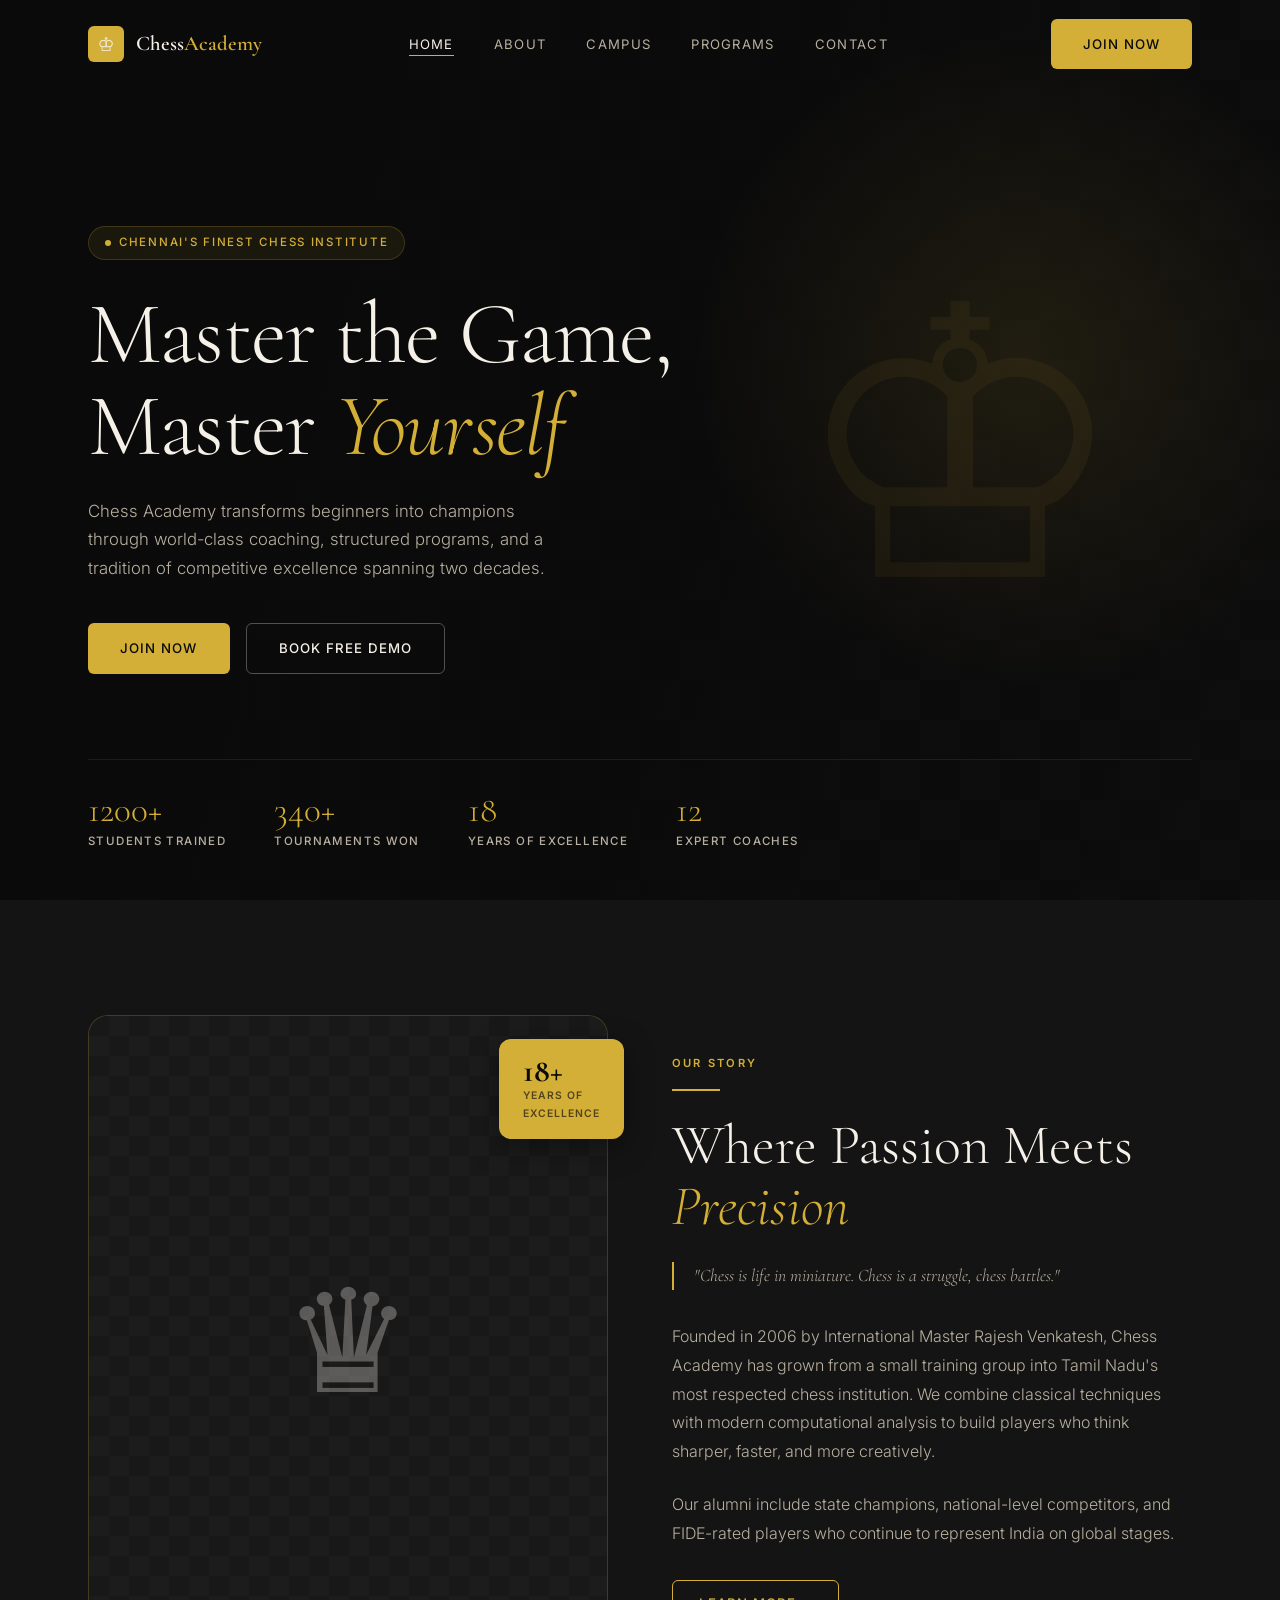
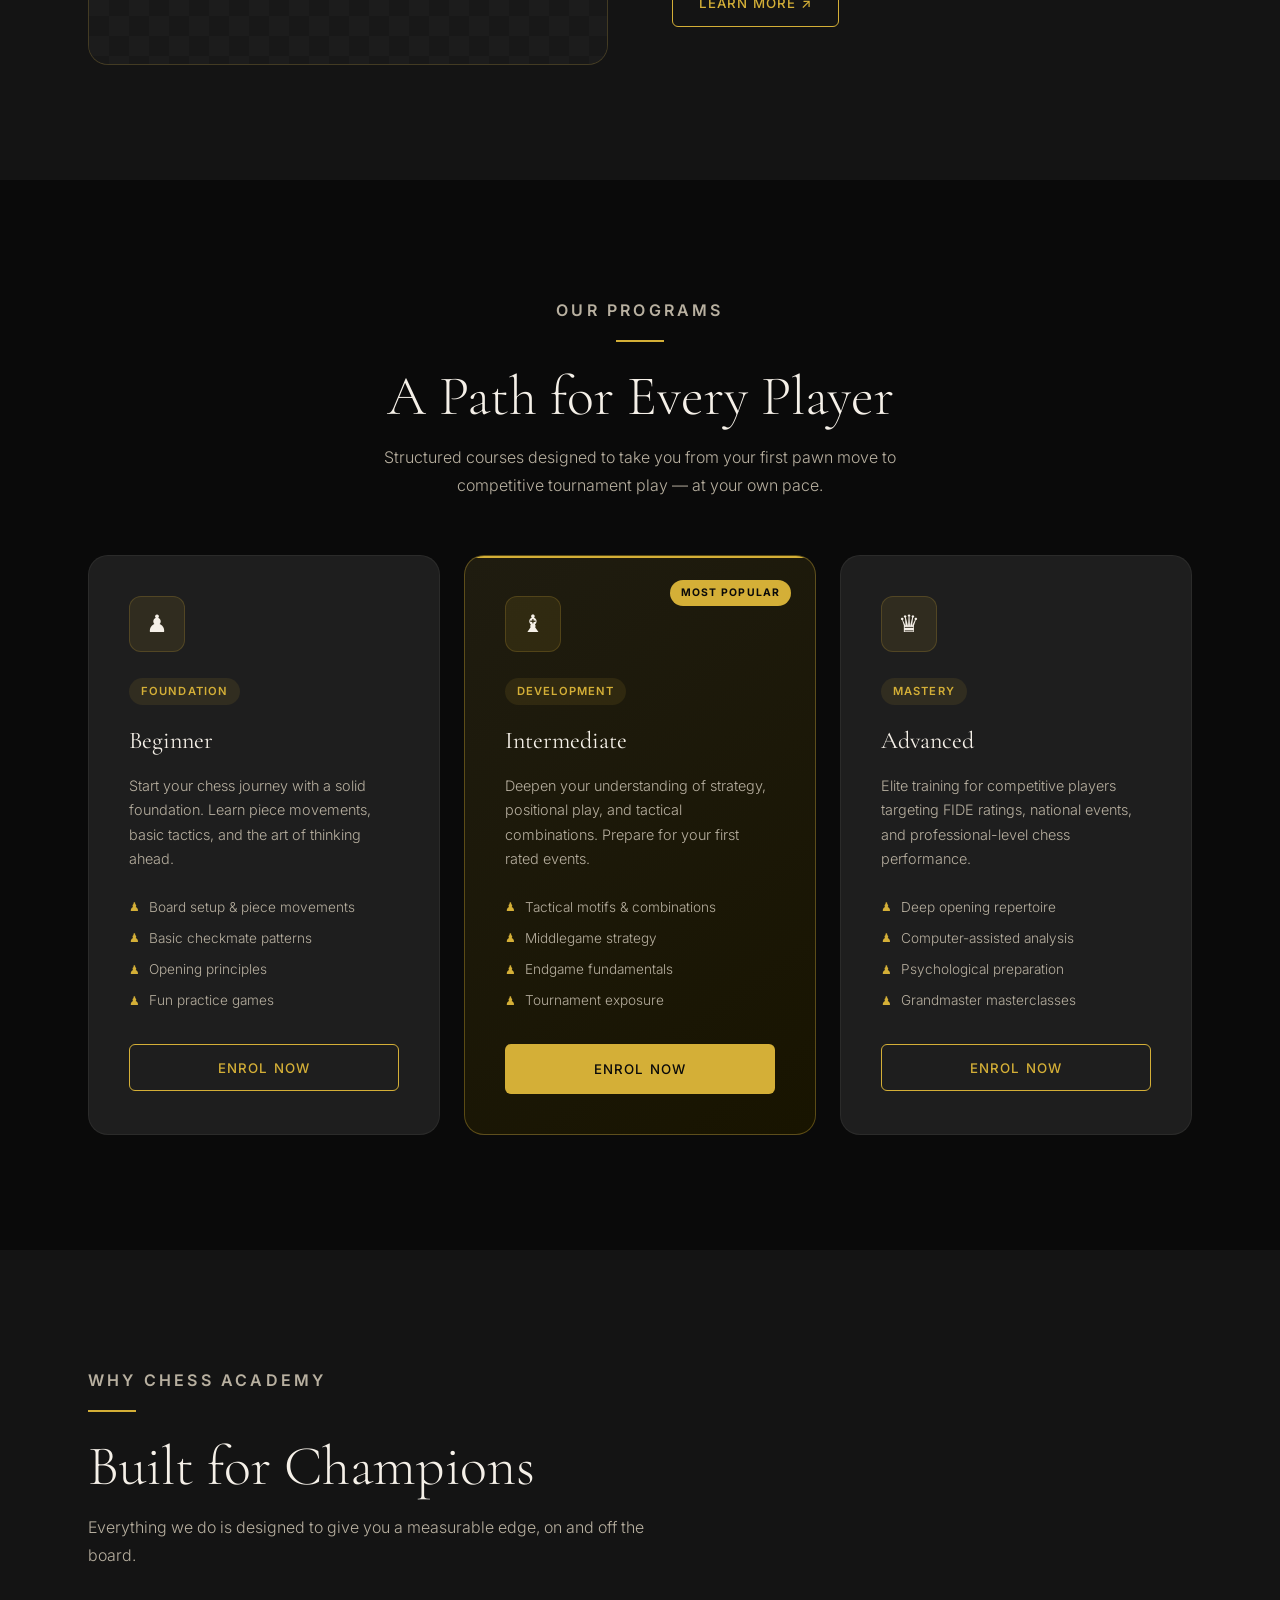
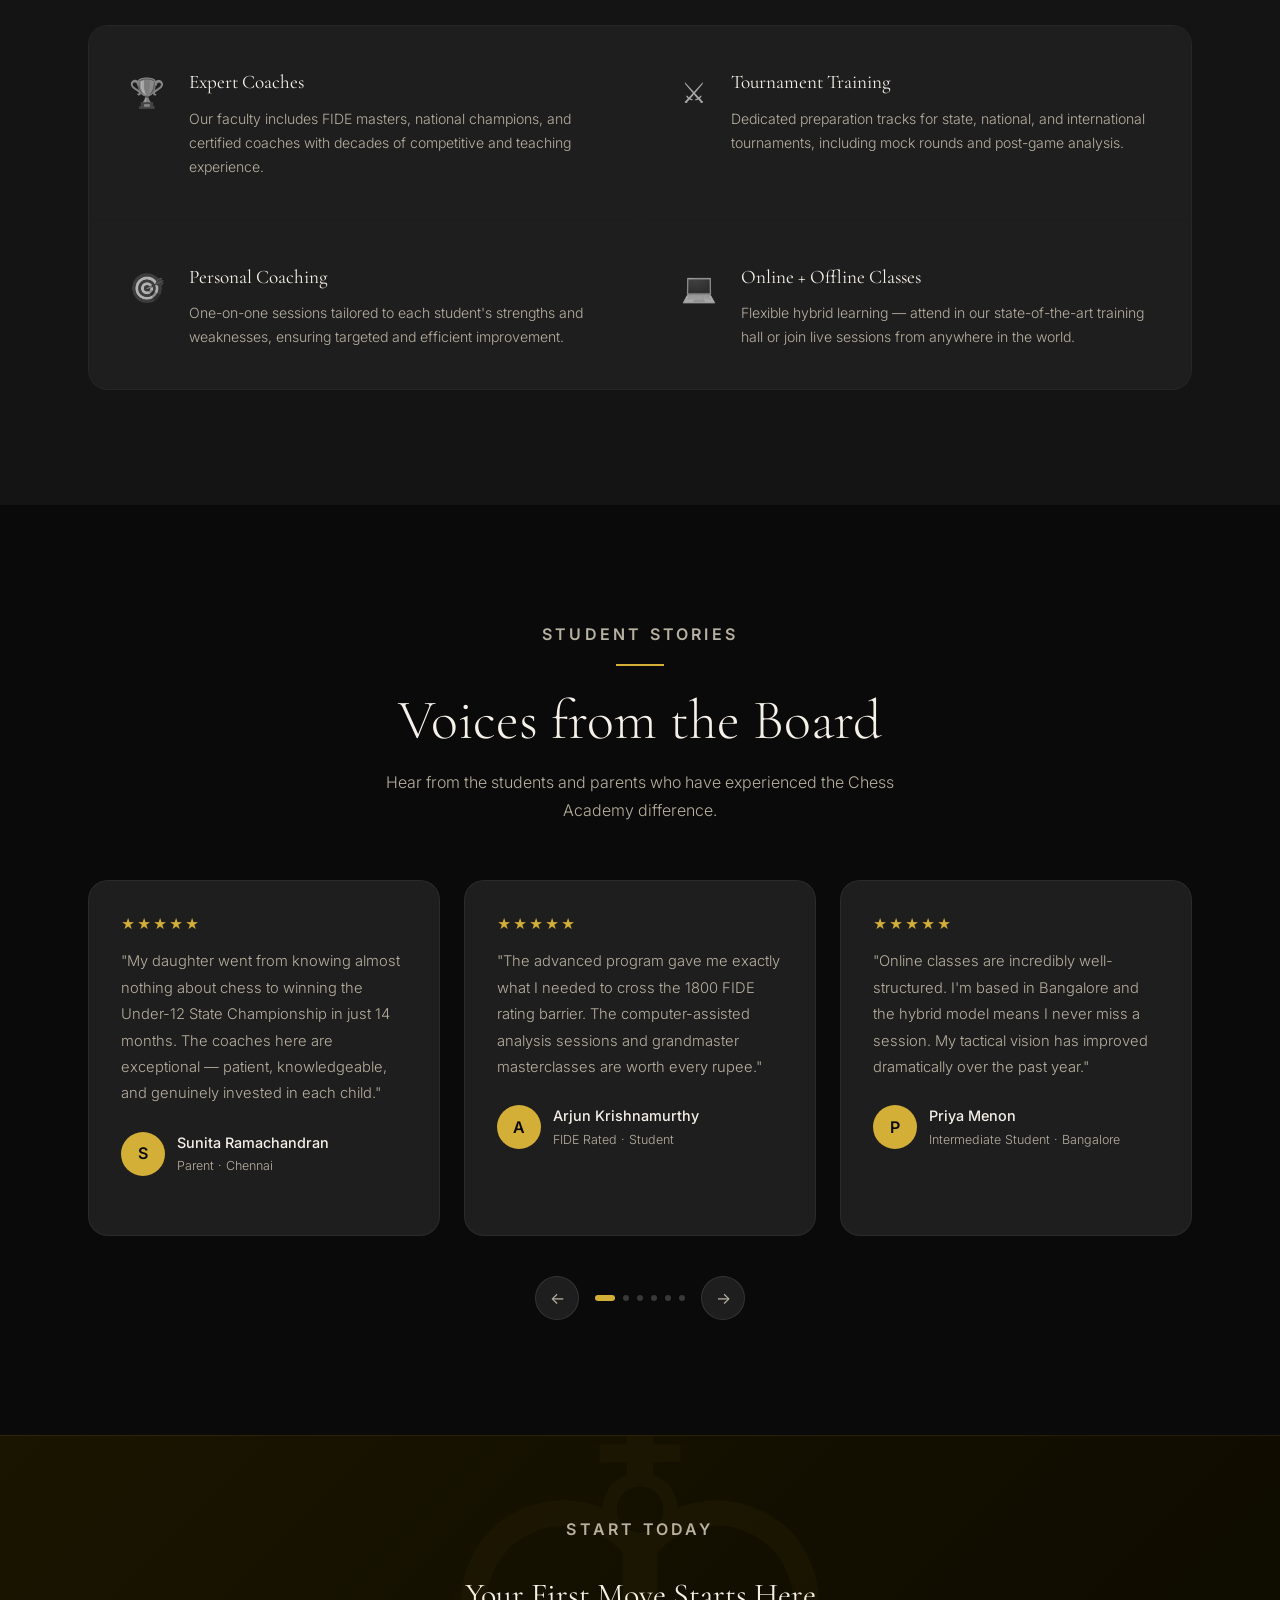
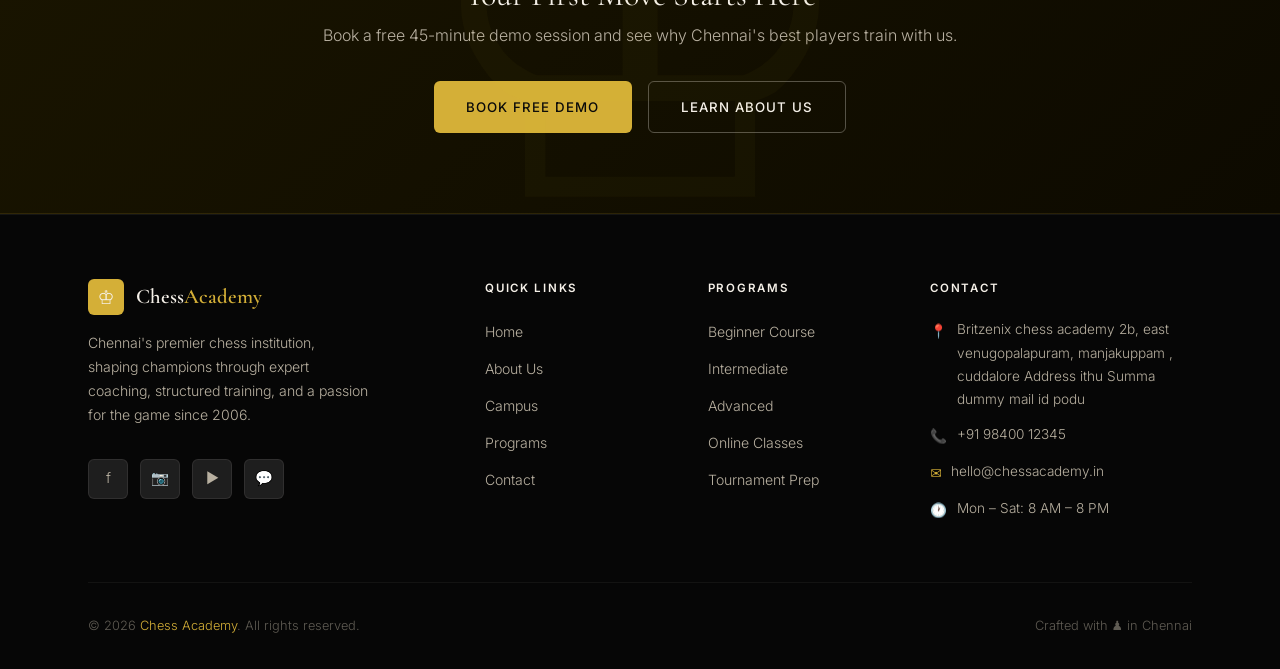
==== commit d105630b: "Update index.html" ====
--- a/index.html
+++ b/index.html
@@ -381,7 +381,10 @@
         <p class="footer-heading">Contact</p>
         <div class="footer-contact-item">
           <span class="footer-contact-icon">📍</span>
-          <span>No. 42, Anna Nagar 2nd Avenue, Chennai — 600 040</span>
+          <span>Britzenix chess academy 
+2b, east venugopalapuram, manjakuppam , cuddalore 
+Address ithu
+Summa dummy mail id podu</span>
         </div>
         <div class="footer-contact-item">
           <span class="footer-contact-icon">📞</span>
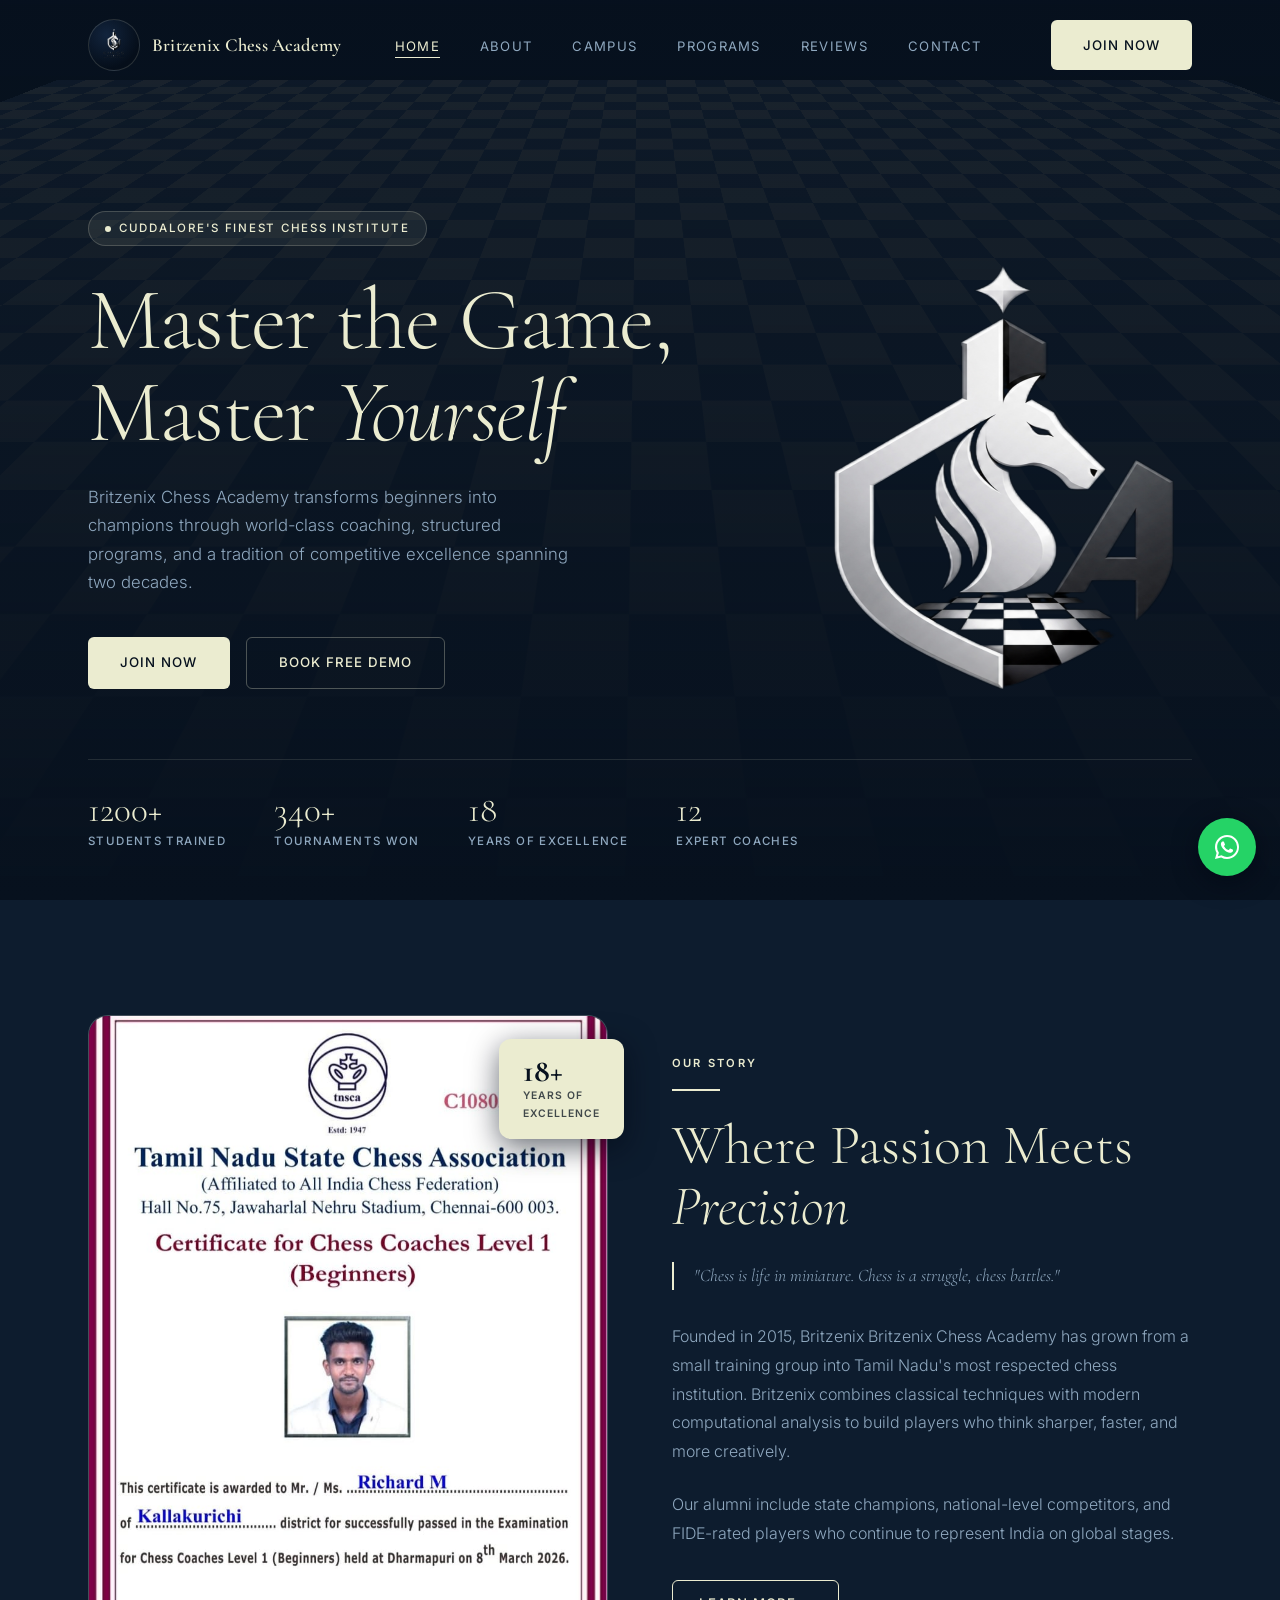
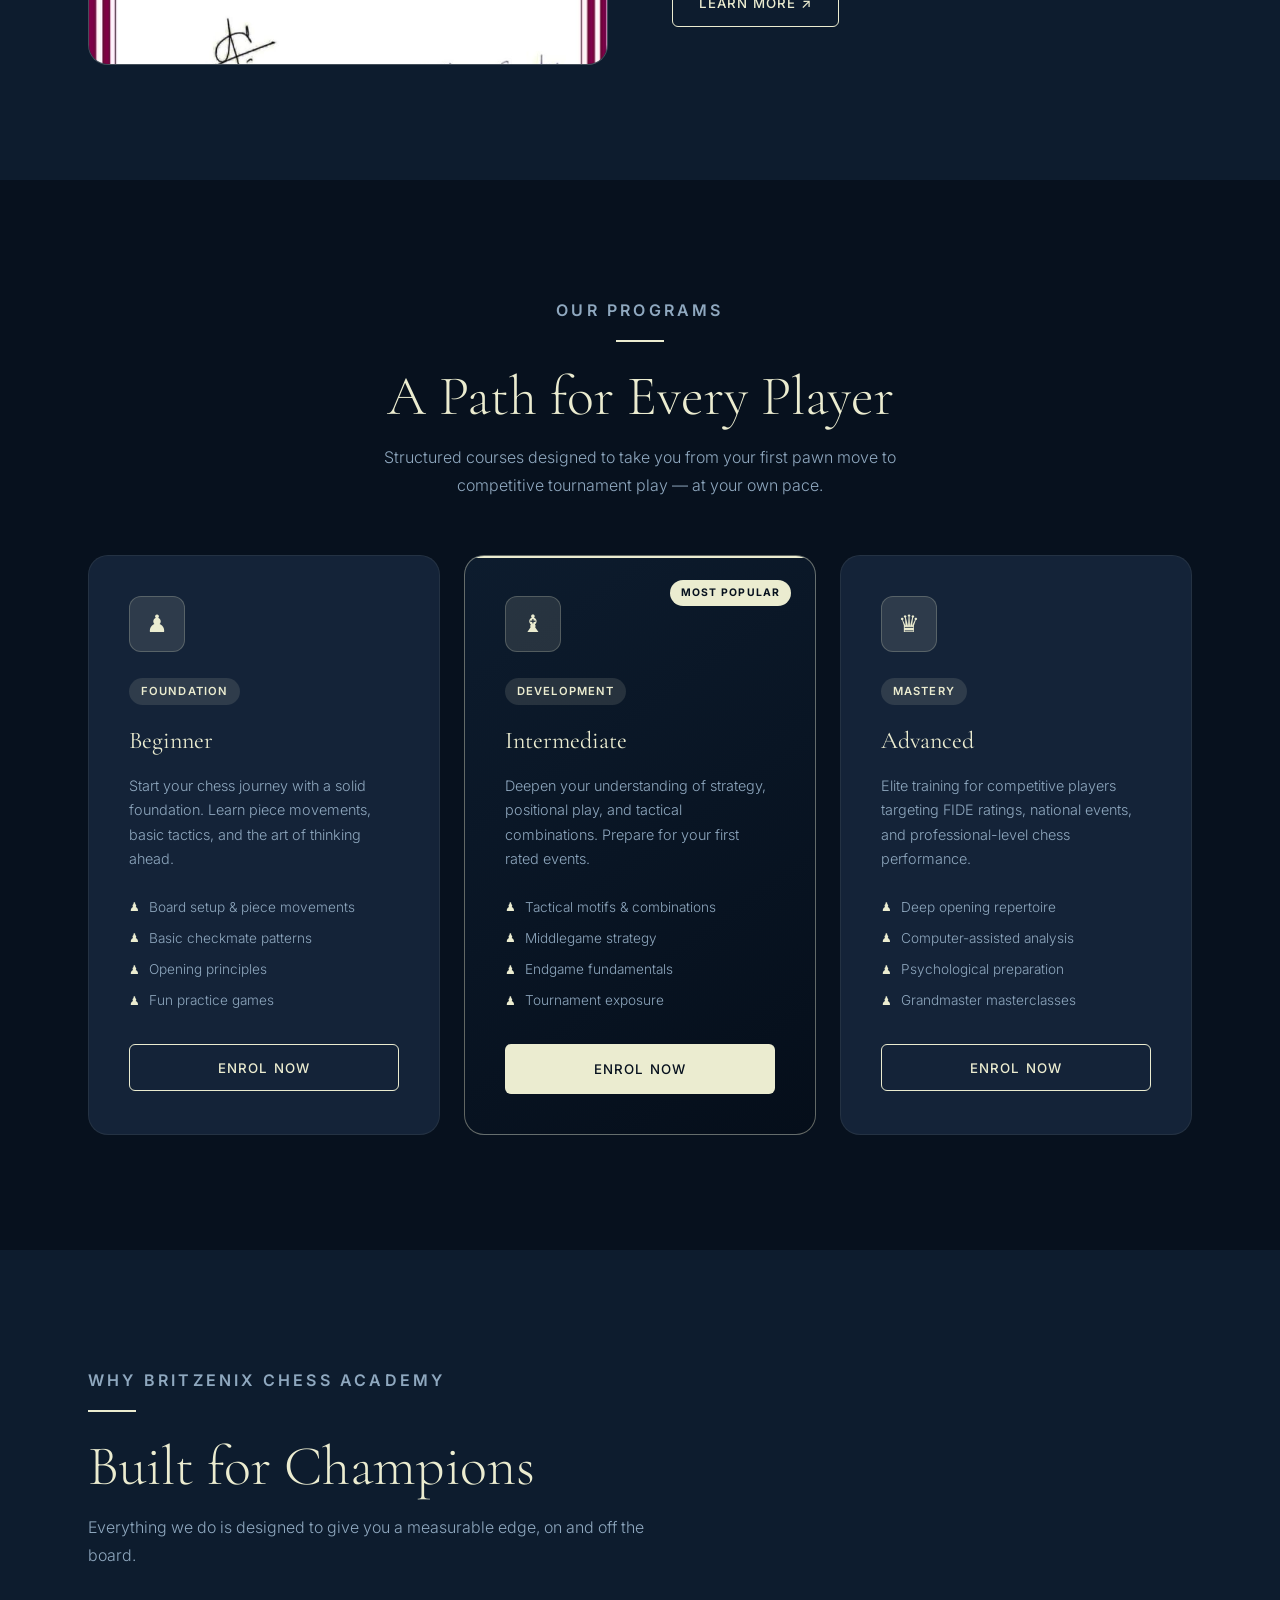
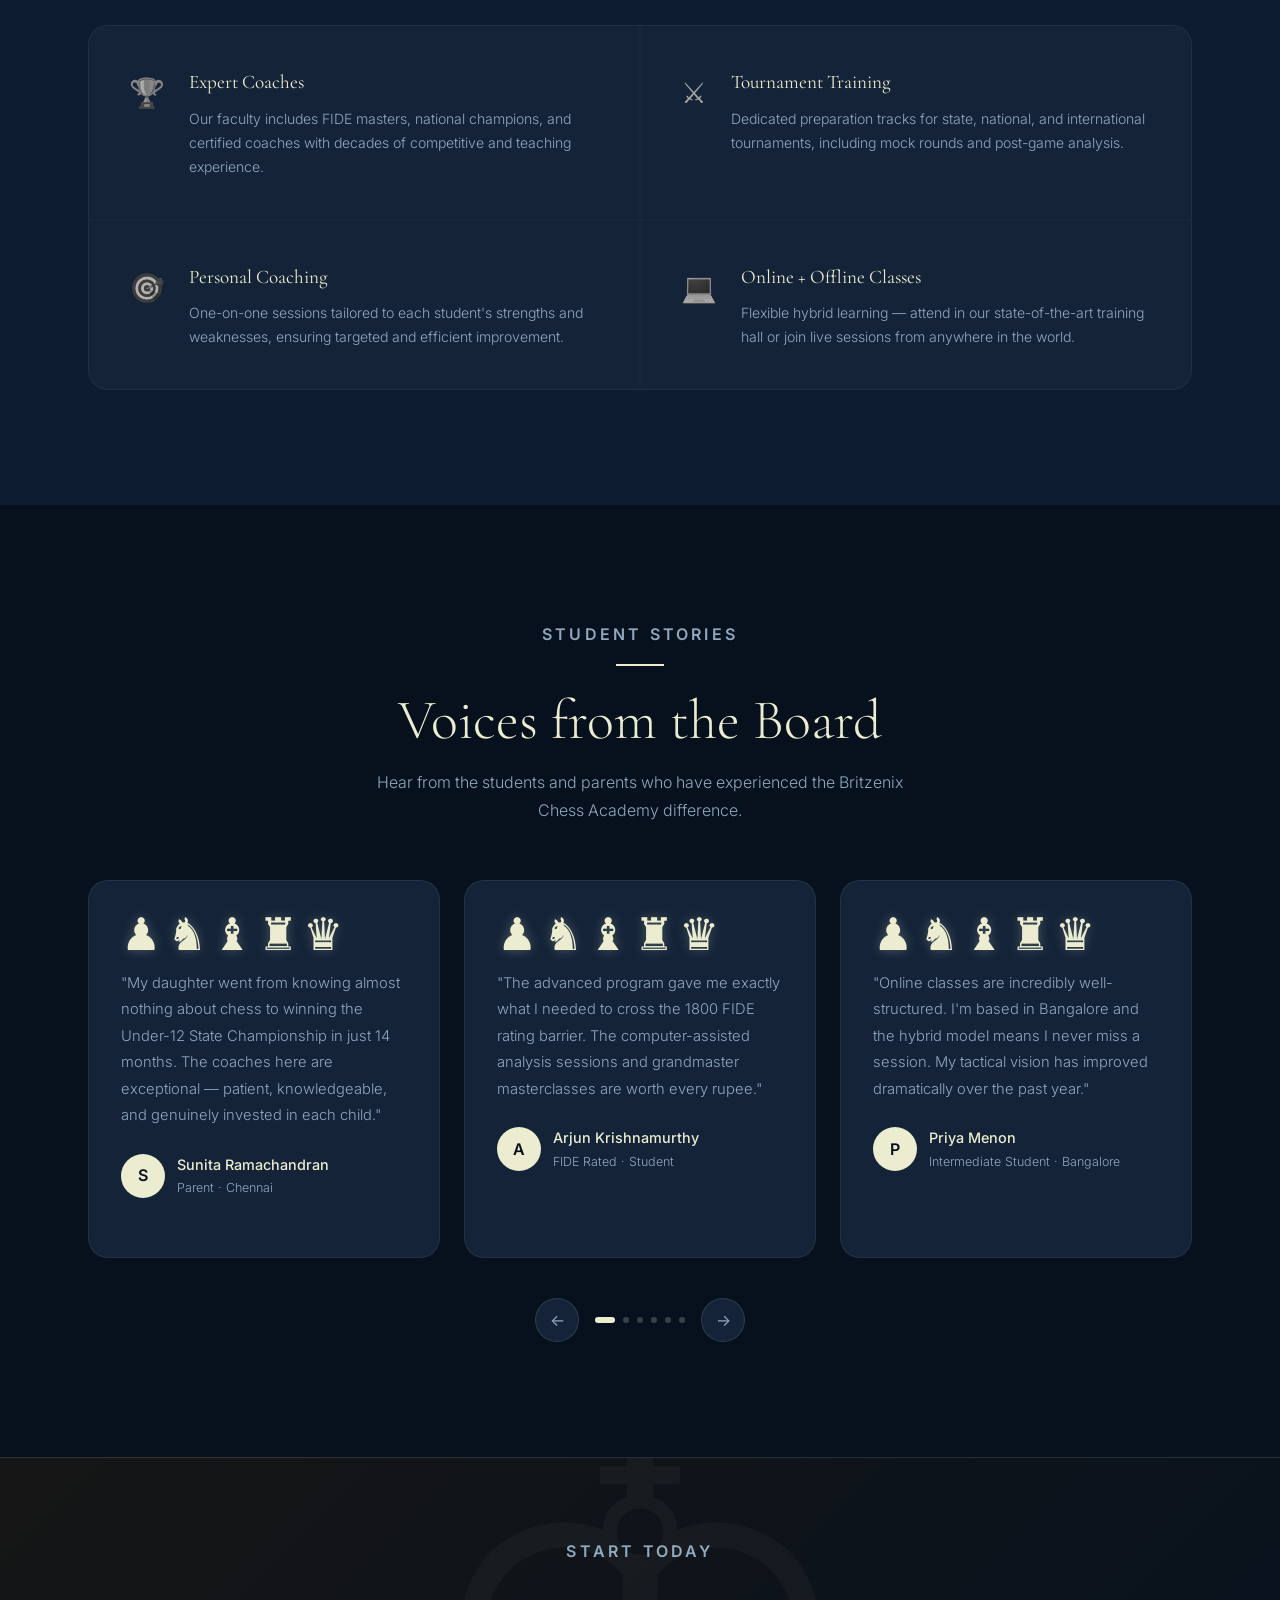
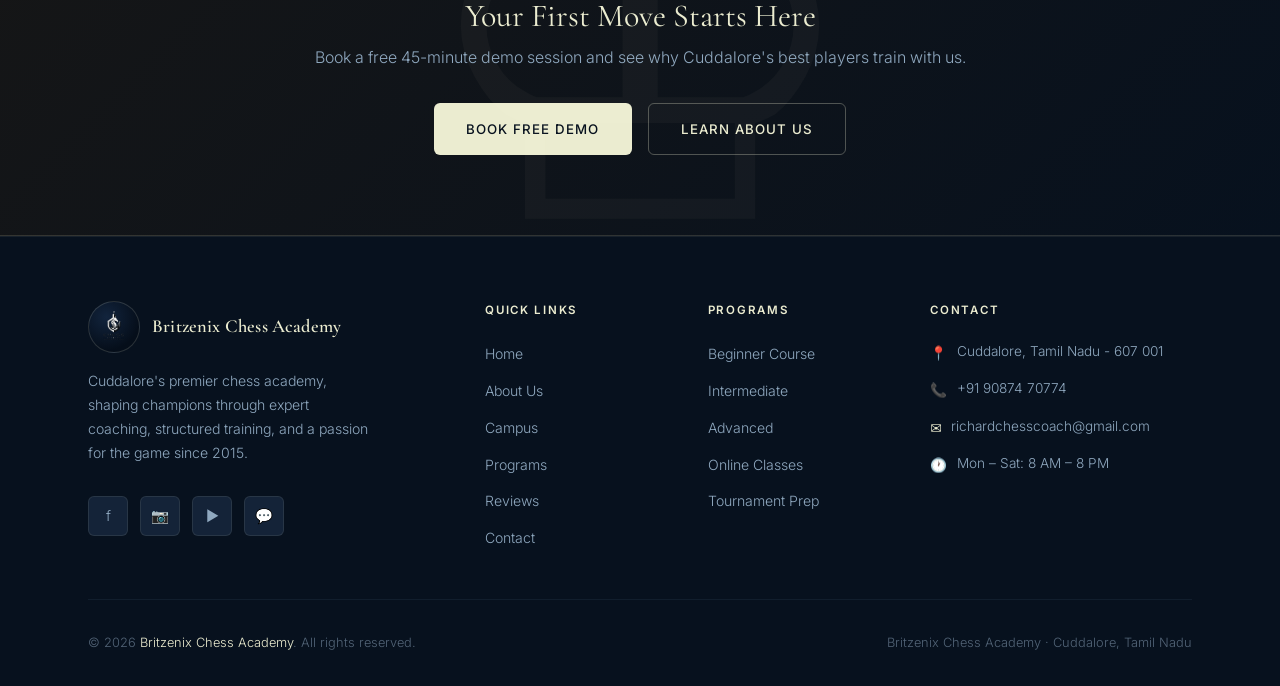
==== commit 6d16264f: "Add files via upload" ====
--- a/index.html
+++ b/index.html
@@ -3,25 +3,38 @@
 <head>
   <meta charset="UTF-8" />
   <meta name="viewport" content="width=device-width, initial-scale=1.0" />
-  <meta name="description" content="Chess Academy — India's premier chess training institute. Expert coaches, tournament preparation, and personalised coaching for all levels." />
-  <title>Chess Academy — Master the Game</title>
+  <meta name="description" content="Britzenix Chess Academy — India's premier chess training institute. Expert coaches, tournament preparation, and personalised coaching for all levels." />
+  <title>Britzenix Chess Academy — Master the Game</title>
   <link rel="stylesheet" href="style.css" />
-  <link rel="icon" href="data:image/svg+xml,<svg xmlns='http://www.w3.org/2000/svg' viewBox='0 0 100 100'><text y='.9em' font-size='90'>♔</text></svg>" />
+  <link rel="icon" href="chesslogo.png" />
 </head>
 <body>
+
+<!-- Global floating chess-piece background layer (behind everything) -->
+<div class="piece-field" aria-hidden="true"></div>
+
+<!-- WhatsApp floating action button -->
+<a class="whatsapp-float" href="https://wa.me/919087470774?text=Hi%2C%20I%27m%20interested%20in%20Chess%20Academy" target="_blank" rel="noopener" aria-label="Chat with Britzenix on WhatsApp">
+  <span class="whatsapp-tooltip">Chat with us</span>
+  <svg viewBox="0 0 32 32" fill="none" xmlns="http://www.w3.org/2000/svg" aria-hidden="true">
+    <path d="M16.004 3.2c-7.07 0-12.8 5.73-12.8 12.8 0 2.258.59 4.464 1.71 6.41L3.2 28.8l6.55-1.68a12.74 12.74 0 0 0 6.25 1.64h.005c7.068 0 12.797-5.73 12.797-12.8 0-3.418-1.332-6.633-3.75-9.05a12.71 12.71 0 0 0-9.048-3.71Zm0 23.42h-.004a10.62 10.62 0 0 1-5.41-1.482l-.388-.23-3.886.998 1.037-3.79-.253-.39a10.6 10.6 0 0 1-1.626-5.728c0-5.866 4.773-10.638 10.634-10.638 2.84 0 5.51 1.108 7.518 3.118a10.56 10.56 0 0 1 3.11 7.524c0 5.866-4.773 10.618-10.732 10.618Zm5.83-7.954c-.32-.16-1.89-.932-2.183-1.04-.293-.107-.506-.16-.72.16-.213.32-.825 1.04-1.012 1.254-.187.213-.373.24-.693.08-.32-.16-1.35-.498-2.572-1.587-.95-.848-1.592-1.895-1.78-2.215-.186-.32-.02-.493.14-.652.144-.143.32-.373.48-.56.16-.187.213-.32.32-.534.106-.213.053-.4-.027-.56-.08-.16-.72-1.735-.987-2.376-.26-.624-.524-.54-.72-.55l-.613-.01c-.213 0-.56.08-.853.4-.293.32-1.12 1.094-1.12 2.67 0 1.574 1.146 3.094 1.306 3.307.16.213 2.255 3.443 5.464 4.83.763.33 1.36.527 1.825.674.767.244 1.466.21 2.018.127.616-.092 1.89-.773 2.157-1.52.267-.747.267-1.387.187-1.52-.08-.134-.293-.214-.613-.374Z" fill="#fff"/>
+  </svg>
+</a>
+
 
 <!-- ── NAVBAR ──────────────────────────────────────────────── -->
 <nav class="navbar" role="navigation" aria-label="Main navigation">
   <div class="container navbar-inner">
-    <a href="index.html" class="nav-logo" aria-label="Chess Academy Home">
-      <div class="nav-logo-icon">♔</div>
-      <span class="nav-logo-text">Chess<span>Academy</span></span>
+    <a href="index.html" class="nav-logo" aria-label="Britzenix Chess Academy Home">
+      <div class="nav-logo-icon"><img src="chesslogo.png" alt="Britzenix Chess Academy Logo"></div>
+      <span class="nav-logo-text">Britzenix <span>Chess Academy</span></span>
     </a>
     <ul class="nav-menu" role="list">
       <li><a href="index.html"   class="nav-link">Home</a></li>
       <li><a href="about.html"   class="nav-link">About</a></li>
       <li><a href="campus.html"  class="nav-link">Campus</a></li>
       <li><a href="#programs"    class="nav-link">Programs</a></li>
+      <li><a href="reviews.html" class="nav-link">Reviews</a></li>
       <li><a href="contact.html" class="nav-link">Contact</a></li>
     </ul>
     <a href="contact.html" class="btn btn-gold nav-cta">Join Now</a>
@@ -37,35 +50,38 @@
   <a href="about.html"   class="nav-link">About</a>
   <a href="campus.html"  class="nav-link">Campus</a>
   <a href="#programs"    class="nav-link">Programs</a>
+  <a href="reviews.html" class="nav-link">Reviews</a>
   <a href="contact.html" class="nav-link">Contact</a>
   <a href="contact.html" class="btn btn-gold" style="margin-top:.5rem">Join Now</a>
 </nav>
 
 <!-- ── HERO ────────────────────────────────────────────────── -->
 <section class="hero" aria-label="Hero">
-  <div class="hero-bg"></div>
+  <div class="board-3d-stage" aria-hidden="true">
+    <div class="board-3d-plane"></div>
+  </div>
   <div class="hero-overlay"></div>
-  <div class="hero-art">
-    <div class="hero-art-inner">♔</div>
-  </div>
 
   <div class="container" style="position:relative;z-index:1;width:100%">
     <div class="hero-content">
       <div class="hero-badge">
         <div class="hero-badge-dot"></div>
-        <span>Chennai's Finest Chess Institute</span>
+        <span>Cuddalore's Finest Chess Institute</span>
       </div>
       <h1 class="display-xl hero-heading">
         Master the Game,<br>
         Master <em>Yourself</em>
       </h1>
       <p class="hero-subtext">
-        Chess Academy transforms beginners into champions through world-class coaching, structured programs, and a tradition of competitive excellence spanning two decades.
+        Britzenix Chess Academy transforms beginners into champions through world-class coaching, structured programs, and a tradition of competitive excellence spanning two decades.
       </p>
       <div class="hero-actions">
         <a href="contact.html" class="btn btn-gold">Join Now</a>
         <a href="contact.html#demo" class="btn btn-outline">Book Free Demo</a>
       </div>
+      <div >
+        <img class="hero1-logo" src="chesslogo2.png" alt="Britzenix Chess Academy Logo" width="250" height="300">
+      </div>
     </div>
   </div>
 
@@ -99,8 +115,8 @@
     <div class="grid-2">
       <div class="about-image-wrap reveal-left">
         <div class="about-image-frame">
-          <div class="frame-bg"></div>
-          <div class="frame-piece">♛</div>
+          
+          <div><img src="chess1.jpeg" alt="About Britzenix Chess Academy"></div>
         </div>
         <div class="about-corner">
           <div class="about-corner-num">18+</div>
@@ -115,7 +131,7 @@
           "Chess is life in miniature. Chess is a struggle, chess battles."
         </blockquote>
         <p style="color:var(--ivory-dim);margin-bottom:1.5rem;line-height:1.8">
-          Founded in 2006 by International Master Rajesh Venkatesh, Chess Academy has grown from a small training group into Tamil Nadu's most respected chess institution. We combine classical techniques with modern computational analysis to build players who think sharper, faster, and more creatively.
+          Founded in 2015, Britzenix Britzenix Chess Academy has grown from a small training group into Tamil Nadu's most respected chess institution. Britzenix combines classical techniques with modern computational analysis to build players who think sharper, faster, and more creatively.
         </p>
         <p style="color:var(--ivory-dim);margin-bottom:2rem;line-height:1.8">
           Our alumni include state champions, national-level competitors, and FIDE-rated players who continue to represent India on global stages.
@@ -190,7 +206,7 @@
 <section class="section why">
   <div class="container">
     <div class="section-header reveal">
-      <p class="section-label">Why Chess Academy</p>
+      <p class="section-label">Why Britzenix Chess Academy</p>
       <div class="gold-line"></div>
       <h2 class="display-lg">Built for Champions</h2>
       <p>Everything we do is designed to give you a measurable edge, on and off the board.</p>
@@ -236,7 +252,7 @@
       <p class="section-label">Student Stories</p>
       <div class="gold-line center"></div>
       <h2 class="display-lg">Voices from the Board</h2>
-      <p>Hear from the students and parents who have experienced the Chess Academy difference.</p>
+      <p>Hear from the students and parents who have experienced the Britzenix Chess Academy difference.</p>
     </div>
 
     <div class="testimonial-slider reveal">
@@ -244,7 +260,7 @@
         <div class="testimonial-track">
 
           <div class="testimonial-card">
-            <div class="testi-stars">★★★★★</div>
+            <div data-piece-rating="5"></div>
             <p class="testi-text">"My daughter went from knowing almost nothing about chess to winning the Under-12 State Championship in just 14 months. The coaches here are exceptional — patient, knowledgeable, and genuinely invested in each child."</p>
             <div class="testi-author">
               <div class="testi-avatar">S</div>
@@ -256,7 +272,7 @@
           </div>
 
           <div class="testimonial-card">
-            <div class="testi-stars">★★★★★</div>
+            <div data-piece-rating="5"></div>
             <p class="testi-text">"The advanced program gave me exactly what I needed to cross the 1800 FIDE rating barrier. The computer-assisted analysis sessions and grandmaster masterclasses are worth every rupee."</p>
             <div class="testi-author">
               <div class="testi-avatar">A</div>
@@ -268,7 +284,7 @@
           </div>
 
           <div class="testimonial-card">
-            <div class="testi-stars">★★★★★</div>
+            <div data-piece-rating="5"></div>
             <p class="testi-text">"Online classes are incredibly well-structured. I'm based in Bangalore and the hybrid model means I never miss a session. My tactical vision has improved dramatically over the past year."</p>
             <div class="testi-author">
               <div class="testi-avatar">P</div>
@@ -280,7 +296,7 @@
           </div>
 
           <div class="testimonial-card">
-            <div class="testi-stars">★★★★★</div>
+            <div data-piece-rating="5"></div>
             <p class="testi-text">"I joined as a complete beginner at age 35 and the coaches made me feel completely at home. Chess has transformed how I think at work and in daily life. Highly recommended for adults too!"</p>
             <div class="testi-author">
               <div class="testi-avatar">K</div>
@@ -292,7 +308,7 @@
           </div>
 
           <div class="testimonial-card">
-            <div class="testi-stars">★★★★★</div>
+            <div data-piece-rating="5"></div>
             <p class="testi-text">"The tournament preparation program is outstanding. Coach Rajesh personally reviewed every one of my critical games before the national championship. I finished in the top 10, the best result of my career."</p>
             <div class="testi-author">
               <div class="testi-avatar">V</div>
@@ -304,13 +320,13 @@
           </div>
 
           <div class="testimonial-card">
-            <div class="testi-stars">★★★★★</div>
+            <div data-piece-rating="5"></div>
             <p class="testi-text">"My twin boys have been here for two years and the discipline, focus, and strategic thinking they've developed extends far beyond chess. Their teachers at school have noticed a remarkable improvement in concentration."</p>
             <div class="testi-author">
               <div class="testi-avatar">M</div>
               <div>
                 <div class="testi-name">Meera Balakrishnan</div>
-                <div class="testi-role">Parent · Coimbatore</div>
+                <div class="testi-role">Parent Cuddalore</div>
               </div>
             </div>
           </div>
@@ -332,7 +348,7 @@
   <div class="container">
     <p class="section-label">Start Today</p>
     <h2 class="display-md" style="color:var(--ivory);margin:.75rem 0 .5rem">Your First Move Starts Here</h2>
-    <p>Book a free 45-minute demo session and see why Chennai's best players train with us.</p>
+    <p>Book a free 45-minute demo session and see why Cuddalore's best players train with us.</p>
     <div style="display:flex;gap:1rem;justify-content:center;flex-wrap:wrap">
       <a href="contact.html" class="btn btn-gold">Book Free Demo</a>
       <a href="about.html"   class="btn btn-outline">Learn About Us</a>
@@ -346,10 +362,10 @@
     <div class="footer-grid">
       <div class="footer-brand">
         <div class="nav-logo" style="margin-bottom:.5rem">
-          <div class="nav-logo-icon">♔</div>
-          <span class="nav-logo-text">Chess<span>Academy</span></span>
-        </div>
-        <p>Chennai's premier chess institution, shaping champions through expert coaching, structured training, and a passion for the game since 2006.</p>
+          <div class="nav-logo-icon"><img src="chesslogo.png" alt="Britzenix Chess Academy Logo"></div>
+          <span class="nav-logo-text">Britzenix <span>Chess Academy</span></span>
+        </div>
+        <p>Cuddalore's premier chess academy, shaping champions through expert coaching, structured training, and a passion for the game since 2015.</p>
         <div class="social-links">
           <a href="#" class="social-link" aria-label="Facebook">f</a>
           <a href="#" class="social-link" aria-label="Instagram">📷</a>
@@ -364,6 +380,7 @@
           <li><a href="about.html"   class="footer-link">About Us</a></li>
           <li><a href="campus.html"  class="footer-link">Campus</a></li>
           <li><a href="#programs"    class="footer-link">Programs</a></li>
+          <li><a href="reviews.html" class="footer-link">Reviews</a></li>
           <li><a href="contact.html" class="footer-link">Contact</a></li>
         </ul>
       </div>
@@ -381,18 +398,15 @@
         <p class="footer-heading">Contact</p>
         <div class="footer-contact-item">
           <span class="footer-contact-icon">📍</span>
-          <span>Britzenix chess academy 
-2b, east venugopalapuram, manjakuppam , cuddalore 
-Address ithu
-Summa dummy mail id podu</span>
+          <span>Cuddalore, Tamil Nadu - 607 001</span>
         </div>
         <div class="footer-contact-item">
           <span class="footer-contact-icon">📞</span>
-          <span>+91 98400 12345</span>
+          <span>+91 90874 70774</span>
         </div>
         <div class="footer-contact-item">
           <span class="footer-contact-icon">✉</span>
-          <span>hello@chessacademy.in</span>
+          <span>richardchesscoach@gmail.com</span>
         </div>
         <div class="footer-contact-item">
           <span class="footer-contact-icon">🕐</span>
@@ -401,12 +415,12 @@
       </div>
     </div>
     <div class="footer-bottom">
-      <p class="footer-copy">© 2026 <span>Chess Academy</span>. All rights reserved.</p>
-      <p class="footer-copy">Crafted with ♟ in Chennai</p>
+      <p class="footer-copy">© 2026 <span>Britzenix Chess Academy</span>. All rights reserved.</p>
+      <p class="footer-copy">Britzenix Chess Academy · Cuddalore, Tamil Nadu</p>
     </div>
   </div>
 </footer>
 
 <script src="script.js"></script>
 </body>
-</html>
+</html>
--- a/style.css
+++ b/style.css
@@ -1,23 +1,33 @@
 /* ============================================================
-   CHESS ACADEMY — style.css
-   Palette: #0A0A0A (void) · #141414 (board-dark) · #D4AF37 (gold)
-            · #F5F0E8 (ivory) · #1E1E1E (surface)
+   BRITZENIX CHESS ACADEMY — style.css
+   Palette: Light Squares #EBECD0 (cream) · Dark Squares #5A7A9A (slate blue)
+   Background: deep navy derived from #5A7A9A · Text: cream #EBECD0
    Display: Cormorant Garamond  Body: Inter
+   Motion: 3D perspective chessboard + drifting/orbiting piece field
    ============================================================ */
 
 @import url('https://fonts.googleapis.com/css2?family=Cormorant+Garamond:ital,wght@0,300;0,400;0,600;0,700;1,300;1,400&family=Inter:wght@300;400;500;600&display=swap');
 
 /* ── TOKENS ──────────────────────────────────────────────── */
 :root {
-  --void:       #0A0A0A;
-  --board-dark: #141414;
-  --surface:    #1E1E1E;
-  --surface-2:  #272727;
-  --gold:       #D4AF37;
-  --gold-dim:   #A8872A;
-  --gold-glow:  rgba(212, 175, 55, 0.18);
-  --ivory:      #F5F0E8;
-  --ivory-dim:  #B8B0A0;
+  /* Dark backgrounds — deep navy derived from the slate blue square colour */
+  --void:       #07111E;   /* deepest background */
+  --board-dark: #0D1C2E;   /* section alternates */
+  --surface:    #142338;   /* cards, navbars scrolled */
+  --surface-2:  #1C3050;   /* hover state surfaces */
+
+  /* Accent — the two actual board square colours */
+  --gold:       #EBECD0;   /* cream (light squares) — primary accent */
+  --gold-dim:   #B8BAA0;   /* muted cream */
+  --gold-glow:  rgba(235, 236, 208, 0.18);
+  --slate:      #5A7A9A;   /* slate blue (dark squares) — secondary accent */
+  --slate-dim:  #3D5770;   /* deeper slate */
+  --slate-glow: rgba(90, 122, 154, 0.25);
+
+  /* Text */
+  --ivory:      #EBECD0;   /* primary text = cream */
+  --ivory-dim:  #8FA8BF;   /* secondary text = muted slate-blue-grey */
+
   --font-display: 'Cormorant Garamond', Georgia, serif;
   --font-body:    'Inter', system-ui, sans-serif;
   --r-sm: 6px; --r-md: 12px; --r-lg: 20px;
@@ -35,10 +45,55 @@
   line-height: 1.7;
   overflow-x: hidden;
 }
-img { display: block; max-width: 100%; }
+img { display: block; max-width: 100%; height: auto; }
 a { color: inherit; text-decoration: none; }
 ul { list-style: none; }
 button { cursor: pointer; border: none; background: none; font-family: inherit; }
+
+/* ── FLOATING CHESS-PIECE FIELD (global, behind every page) ─
+   Each piece is randomly assigned cream (#EBECD0) or slate-blue (#5A7A9A)
+   colour at spawn time via inline CSS (see script.js).
+   For children's attraction: pieces also pulse in size and bounce
+   slightly as they drift, giving a playful, toy-like quality. */
+.piece-field {
+  position: fixed; inset: 0;
+  z-index: 0;
+  pointer-events: none;
+  overflow: hidden;
+}
+.piece-field-mover {
+  position: absolute; inset: 0;
+  transition: transform .4s var(--ease-out);
+  will-change: transform;
+}
+.piece {
+  position: absolute;
+  top: 100%;
+  font-family: serif;
+  user-select: none;
+  will-change: transform, opacity;
+  animation-name: pieceDrift, pieceSpin, piecePulse;
+  animation-timing-function: linear, linear, ease-in-out;
+  animation-iteration-count: infinite, infinite, infinite;
+}
+@keyframes pieceDrift {
+  0%   { transform: translateY(0) translateX(0);                     opacity: 0; }
+  8%   {                                                               opacity: 1; }
+  50%  { transform: translateY(-57vh) translateX(calc(var(--drift, 40px) * .5)); }
+  92%  {                                                               opacity: 1; }
+  100% { transform: translateY(-115vh) translateX(var(--drift, 40px)); opacity: 0; }
+}
+@keyframes pieceSpin {
+  from { rotate: 0deg; }
+  to   { rotate: 360deg; }
+}
+/* Subtle size pulse — makes pieces feel alive and draws children's eyes */
+@keyframes piecePulse {
+  0%, 100% { scale: 1; }
+  50%      { scale: 1.18; }
+}
+/* ensure content sits above the piece field */
+.navbar, .hero, .page-hero, .section, .cta-banner, .footer, .mobile-nav { position: relative; z-index: 1; }
 
 /* ── TYPOGRAPHY ──────────────────────────────────────────── */
 .display-xl {
@@ -88,8 +143,8 @@
   transition: all .3s var(--ease-out);
 }
 .btn-gold  { background: var(--gold); color: var(--void); }
-.btn-gold:hover  { background: #e8c23e; box-shadow: 0 0 30px rgba(212,175,55,.45); transform: translateY(-2px); }
-.btn-outline { background: transparent; color: var(--ivory); border: 1px solid rgba(245,240,232,.3); }
+.btn-gold:hover  { background: #F5F6DE; box-shadow: 0 0 30px rgba(235,236,208,.5), 0 4px 20px rgba(0,8,20,.4); transform: translateY(-2px); }
+.btn-outline { background: transparent; color: var(--ivory); border: 1px solid rgba(235,236,208,.3); }
 .btn-outline:hover { border-color: var(--gold); color: var(--gold); box-shadow: 0 0 20px var(--gold-glow); transform: translateY(-2px); }
 .btn-ghost { background: transparent; color: var(--gold); border: 1px solid var(--gold); padding: .7rem 1.6rem; }
 .btn-ghost:hover { background: var(--gold); color: var(--void); box-shadow: 0 0 25px var(--gold-glow); transform: translateY(-2px); }
@@ -101,20 +156,39 @@
   transition: all .4s var(--ease-out);
 }
 .navbar.scrolled {
-  background: rgba(10,10,10,.95);
+  background: rgba(7,17,30,.95);
   backdrop-filter: blur(20px);
-  border-bottom: 1px solid rgba(212,175,55,.12);
+  border-bottom: 1px solid rgba(235,236,208,.14);
   padding: .9rem 0;
-  box-shadow: 0 4px 40px rgba(0,0,0,.5);
+  box-shadow: 0 4px 40px rgba(0,8,20,.7);
 }
 .navbar-inner { display: flex; align-items: center; justify-content: space-between; }
 .nav-logo { display: flex; align-items: center; gap: .75rem; }
+
+/* Logo icon — sized to comfortably show the uploaded crest artwork.
+   A soft dark circle sits behind it so the white/silver knight reads
+   clearly against the navbar at any scroll state, instead of being
+   cropped into a tiny tinted box. */
 .nav-logo-icon {
-  width: 36px; height: 36px;
-  background: var(--gold); border-radius: var(--r-sm);
-  display: flex; align-items: center; justify-content: center; font-size: 1.2rem;
-}
-.nav-logo-text { font-family: var(--font-display); font-size: 1.3rem; font-weight: 600; }
+  width: 52px; height: 52px;
+  flex-shrink: 0;
+  border-radius: 50%;
+  background: radial-gradient(circle at 35% 30%, #12243D 0%, #050E1A 70%);
+  border: 1px solid rgba(235,236,208,.16);
+  display: flex; align-items: center; justify-content: center;
+  overflow: hidden;
+  transition: border-color .3s, transform .3s var(--ease-out);
+}
+.nav-logo-icon img {
+  width: 100%; height: 100%;
+  object-fit: contain;
+  padding: 6px;
+}
+.nav-logo:hover .nav-logo-icon {
+  border-color: rgba(235,236,208,.5);
+  transform: scale(1.05);
+}
+.nav-logo-text { font-family: var(--font-display); font-size: 1.15rem; font-weight: 600; letter-spacing: .01em; white-space: nowrap; }
 .nav-logo-text span { color: var(--gold); }
 .nav-menu { display: flex; align-items: center; gap: 2.5rem; }
 .nav-link {
@@ -146,34 +220,101 @@
 .mobile-nav.open { opacity: 1; pointer-events: all; }
 .mobile-nav .nav-link { font-size: 1.5rem; letter-spacing: .15em; }
 
+/* ── WHATSAPP FLOATING BUTTON ────────────────────────────────
+   Fixed bottom-right, stays visible while scrolling on every page
+   it's included on. Uses WhatsApp's brand green deliberately —
+   it's the one spot on this monochrome site where a recognisable
+   brand colour helps, since it signals "this opens WhatsApp"
+   instantly to visitors. */
+.whatsapp-float {
+  position: fixed;
+  right: 1.5rem; bottom: 1.5rem;
+  z-index: 998;
+  width: 58px; height: 58px;
+  border-radius: 50%;
+  background: #25D366;
+  display: flex; align-items: center; justify-content: center;
+  box-shadow: 0 6px 24px rgba(0,8,20,.65), 0 0 0 0 rgba(37,211,102,.5);
+  transition: transform .3s var(--ease-out), box-shadow .3s var(--ease-out);
+  animation: whatsappPulse 2.6s ease-in-out infinite;
+}
+.whatsapp-float svg { width: 30px; height: 30px; display: block; }
+.whatsapp-float:hover {
+  transform: scale(1.08) translateY(-2px);
+  box-shadow: 0 10px 32px rgba(0,8,20,.7), 0 0 0 10px rgba(37,211,102,.12);
+}
+@keyframes whatsappPulse {
+  0%, 100% { box-shadow: 0 6px 24px rgba(0,8,20,.65), 0 0 0 0 rgba(37,211,102,.45); }
+  50%      { box-shadow: 0 6px 24px rgba(0,8,20,.65), 0 0 0 10px rgba(37,211,102,0); }
+}
+.whatsapp-tooltip {
+  position: absolute;
+  right: 68px; top: 50%; transform: translateY(-50%);
+  background: var(--surface);
+  border: 1px solid rgba(235,236,208,.12);
+  color: var(--ivory);
+  font-size: .78rem; font-weight: 500;
+  padding: .5rem .9rem;
+  border-radius: var(--r-sm);
+  white-space: nowrap;
+  opacity: 0; pointer-events: none;
+  transition: opacity .25s, transform .25s;
+  transform: translateY(-50%) translateX(8px);
+}
+.whatsapp-float:hover .whatsapp-tooltip {
+  opacity: 1;
+  transform: translateY(-50%) translateX(0);
+}
+
 /* ── HERO ────────────────────────────────────────────────── */
 .hero {
   min-height: 100vh; position: relative;
   display: flex; align-items: center; overflow: hidden;
 }
-.hero-bg {
+
+/* 3D perspective chessboard floor — tilts back into the screen and
+   drifts slowly, like looking down a tournament hall of boards. */
+.board-3d-stage {
   position: absolute; inset: 0;
-  background: repeating-conic-gradient(#111 0% 25%, #0d0d0d 0% 50%);
-  background-size: 80px 80px;
+  overflow: hidden;
+  perspective: 900px;
+  perspective-origin: 50% 30%;
+}
+/* The board plane now uses the ACTUAL chess square colours — cream and
+   slate blue — so when it's revealed through the dark overlay it reads
+   unmistakably as a real chessboard receding into the scene.
+   Two scale of squares: a 140px checker (the board tiles) and a
+   70px grid overlay (the inner line detail). Both drift together. */
+.board-3d-plane {
+  position: absolute;
+  left: 50%; top: 45%;
+  width: 220vmax; height: 220vmax;
+  margin-left: -110vmax; margin-top: -110vmax;
+  background-image:
+    linear-gradient(90deg, rgba(235,236,208,.08) 1px, transparent 1px),
+    linear-gradient(0deg,  rgba(235,236,208,.08) 1px, transparent 1px),
+    repeating-conic-gradient(#EBECD0 0% 25%, #5A7A9A 0% 50%);
+  background-size: 70px 70px, 70px 70px, 140px 140px;
+  transform: rotateX(65deg) rotateZ(0deg) translateZ(0);
+  transform-style: preserve-3d;
+  opacity: 0.22;
+  animation: boardDrift 35s linear infinite;
+}
+@keyframes boardDrift {
+  0%   { background-position: 0 0, 0 0, 0 0; }
+  100% { background-position: 0 1400px, 0 1400px, 0 2800px; }
 }
 .hero-overlay {
   position: absolute; inset: 0;
-  background: linear-gradient(105deg, rgba(10,10,10,.97) 0%, rgba(10,10,10,.85) 50%, rgba(10,10,10,.4) 100%);
-}
-.hero-art {
-  position: absolute; right: 0; top: 0; bottom: 0; width: 50%; overflow: hidden;
-}
-.hero-art-inner {
-  width: 100%; height: 100%;
-  background: radial-gradient(circle at 60% 40%, rgba(212,175,55,.1) 0%, transparent 50%);
-  display: flex; align-items: center; justify-content: center;
-  font-size: 42vmin; color: rgba(212,175,55,.06);
-  font-family: serif;
+  background: linear-gradient(180deg,
+    rgba(7,17,30,.60) 0%,
+    rgba(7,17,30,.82) 50%,
+    var(--void) 100%);
 }
 .hero-badge {
   display: inline-flex; align-items: center; gap: .5rem;
   padding: .4rem 1rem;
-  background: rgba(212,175,55,.08); border: 1px solid rgba(212,175,55,.2);
+  background: rgba(235,236,208,.07); border: 1px solid rgba(235,236,208,.2);
   border-radius: 100px; margin-bottom: 1.75rem;
 }
 .hero-badge-dot { width: 6px; height: 6px; background: var(--gold); border-radius: 50%; animation: pulse 2s ease-in-out infinite; }
@@ -187,7 +328,7 @@
 .hero-stats { position: absolute; bottom: 3rem; left: 0; right: 0; z-index: 1; }
 .hero-stats-inner {
   display: flex; gap: 3rem; padding-top: 2rem;
-  border-top: 1px solid rgba(245,240,232,.08);
+  border-top: 1px solid rgba(235,236,208,.12);
 }
 .hero-stat-num { font-family: var(--font-display); font-size: 2.2rem; font-weight: 300; color: var(--gold); line-height: 1; }
 .hero-stat-label { font-size: .72rem; font-weight: 500; letter-spacing: .12em; text-transform: uppercase; color: var(--ivory-dim); margin-top: .3rem; }
@@ -196,7 +337,7 @@
 .about-preview { background: var(--board-dark); }
 .about-preview .grid-2 { gap: 4rem; }
 .about-image-frame {
-  border: 1px solid rgba(212,175,55,.2); border-radius: var(--r-lg); overflow: hidden;
+  border: 1px solid rgba(235,236,208,.22); border-radius: var(--r-lg); overflow: hidden;
   aspect-ratio: 4/5; background: var(--surface);
   display: flex; align-items: center; justify-content: center;
   position: relative; transition: transform .5s var(--ease-out);
@@ -204,18 +345,26 @@
 .about-image-frame:hover { transform: scale(1.02); }
 .about-image-frame .frame-bg {
   position: absolute; inset: 0;
-  background: repeating-conic-gradient(#1c1c1c 0% 25%, #181818 0% 50%);
+  background: repeating-conic-gradient(#0D1C2E 0% 25%, #091523 0% 50%);
   background-size: 40px 40px;
 }
 .about-image-frame .frame-piece { position: relative; z-index: 1; font-size: 9rem; opacity: .3; }
+/* Real uploaded photo fills the frame edge-to-edge regardless of its
+   native orientation, instead of overflowing or sitting at native size. */
+.about-image-frame > div { width: 100%; height: 100%; }
+.about-image-frame img {
+  width: 100%; height: 100%;
+  object-fit: cover; object-position: center 20%;
+  display: block;
+}
 .about-corner {
   position: absolute; top: 1.5rem; right: -1rem;
   background: var(--gold); color: var(--void);
   padding: 1rem 1.5rem; border-radius: var(--r-md); z-index: 2;
-  box-shadow: 0 8px 30px rgba(0,0,0,.4);
+  box-shadow: 0 8px 30px rgba(0,8,20,.6);
 }
 .about-corner-num { font-family: var(--font-display); font-size: 2rem; font-weight: 700; line-height: 1; }
-.about-corner-label { font-size: .65rem; font-weight: 600; letter-spacing: .1em; text-transform: uppercase; color: rgba(10,10,10,.65); }
+.about-corner-label { font-size: .65rem; font-weight: 600; letter-spacing: .1em; text-transform: uppercase; color: rgba(7,17,30,.75); }
 .about-image-wrap { position: relative; }
 .about-quote {
   margin: 1.5rem 0 2rem; padding-left: 1.25rem;
@@ -226,7 +375,7 @@
 /* ── PROGRAMS ────────────────────────────────────────────── */
 .programs { background: var(--void); }
 .program-card {
-  background: var(--surface); border: 1px solid rgba(245,240,232,.06);
+  background: var(--surface); border: 1px solid rgba(235,236,208,.07);
   border-radius: var(--r-lg); padding: 2.5rem;
   transition: all .4s var(--ease-out); position: relative; overflow: hidden;
 }
@@ -234,18 +383,18 @@
   content: ''; position: absolute; top: 0; left: 0; right: 0; height: 2px;
   background: var(--gold); transform: scaleX(0); transform-origin: left; transition: transform .4s var(--ease-out);
 }
-.program-card:hover { background: var(--surface-2); border-color: rgba(212,175,55,.2); transform: translateY(-6px); box-shadow: 0 20px 60px rgba(0,0,0,.4); }
+.program-card:hover { background: var(--surface-2); border-color: rgba(235,236,208,.22); transform: translateY(-6px); box-shadow: 0 20px 60px rgba(0,8,20,.6); }
 .program-card:hover::before { transform: scaleX(1); }
 .program-icon {
   width: 56px; height: 56px;
-  background: rgba(212,175,55,.1); border: 1px solid rgba(212,175,55,.2);
+  background: rgba(235,236,208,.12); border: 1px solid rgba(235,236,208,.22);
   border-radius: var(--r-md); display: flex; align-items: center; justify-content: center;
   font-size: 1.5rem; margin-bottom: 1.5rem; transition: all .3s var(--ease-out);
 }
 .program-card:hover .program-icon { background: var(--gold); border-color: var(--gold); }
 .program-tag {
   display: inline-block; padding: .25rem .75rem;
-  background: rgba(212,175,55,.1); border-radius: 100px;
+  background: rgba(235,236,208,.12); border-radius: 100px;
   font-size: .7rem; font-weight: 600; letter-spacing: .1em; text-transform: uppercase; color: var(--gold);
   margin-bottom: 1rem;
 }
@@ -254,7 +403,7 @@
 .program-features { display: flex; flex-direction: column; gap: .5rem; margin-bottom: 2rem; }
 .program-feature { display: flex; align-items: center; gap: .6rem; font-size: .85rem; color: var(--ivory-dim); }
 .program-feature::before { content: '♟'; color: var(--gold); font-size: .75rem; flex-shrink: 0; }
-.program-card.featured { background: linear-gradient(145deg, #1f1c10 0%, #181400 100%); border-color: rgba(212,175,55,.35); }
+.program-card.featured { background: linear-gradient(145deg, #0D1C2E 0%, #050E1A 100%); border-color: rgba(235,236,208,.4); }
 .program-card.featured::before { transform: scaleX(1); }
 .featured-badge {
   position: absolute; top: 1.5rem; right: 1.5rem;
@@ -267,8 +416,8 @@
 .why { background: var(--board-dark); }
 .why-grid {
   display: grid; grid-template-columns: repeat(2, 1fr);
-  gap: 2px; background: rgba(245,240,232,.04);
-  border: 1px solid rgba(245,240,232,.04); border-radius: var(--r-lg); overflow: hidden;
+  gap: 2px; background: rgba(235,236,208,.05);
+  border: 1px solid rgba(235,236,208,.05); border-radius: var(--r-lg); overflow: hidden;
 }
 .why-item { background: var(--surface); padding: 2.5rem; transition: background .3s; display: flex; gap: 1.5rem; align-items: flex-start; }
 .why-item:hover { background: var(--surface-2); }
@@ -283,11 +432,10 @@
 .testimonial-track { display: flex; gap: 1.5rem; transition: transform .55s var(--ease-out); }
 .testimonial-card {
   flex: 0 0 calc(33.333% - 1rem);
-  background: var(--surface); border: 1px solid rgba(245,240,232,.06);
+  background: var(--surface); border: 1px solid rgba(235,236,208,.07);
   border-radius: var(--r-lg); padding: 2rem; transition: border-color .3s;
 }
-.testimonial-card:hover { border-color: rgba(212,175,55,.2); }
-.testi-stars { color: var(--gold); font-size: .85rem; letter-spacing: 2px; margin-bottom: .75rem; }
+.testimonial-card:hover { border-color: rgba(235,236,208,.22); }
 .testi-text { font-size: .92rem; line-height: 1.8; color: var(--ivory-dim); margin-bottom: 1.5rem; }
 .testi-author { display: flex; align-items: center; gap: .75rem; }
 .testi-avatar {
@@ -297,28 +445,66 @@
 }
 .testi-name { font-weight: 500; font-size: .9rem; color: var(--ivory); }
 .testi-role { font-size: .78rem; color: var(--ivory-dim); }
+
+/* ── PIECE RATING (chess-piece alternative to star ratings) ──
+   Escalating piece value per rank: pawn → knight → bishop → rook → queen.
+   Filled/bright pieces up to the rating; remaining slots sit dim. */
+.piece-rating {
+  display: inline-flex;
+  align-items: center;
+  gap: .35rem;
+  margin-bottom: .75rem;
+}
+.piece-rating .pr-piece {
+  font-size: 45px;
+  line-height: 1;
+  font-family: serif;
+  color: rgba(235,236,208,.18);
+  transition: color .25s, transform .25s;
+}
+.piece-rating .pr-piece.filled {
+  color: var(--gold);
+  text-shadow: 0 0 12px rgba(235,236,208,.28);
+}
+.piece-rating.lg .pr-piece { font-size: 40px; }
+.piece-rating-label {
+  font-size: .72rem;
+  font-weight: 500;
+  color: var(--ivory-dim);
+  margin-left: .25rem;
+  letter-spacing: .02em;
+}
+/* interactive variant for the review submission form */
+.piece-rating.interactive .pr-piece {
+  cursor: pointer;
+  transform-origin: center;
+}
+.piece-rating.interactive .pr-piece:hover {
+  transform: translateY(-3px) scale(1.15);
+}
+
 .slider-controls { display: flex; justify-content: center; align-items: center; gap: 1rem; margin-top: 2.5rem; }
 .slider-btn {
   width: 44px; height: 44px; border-radius: 50%;
-  background: var(--surface); border: 1px solid rgba(245,240,232,.1);
+  background: var(--surface); border: 1px solid rgba(235,236,208,.12);
   color: var(--ivory-dim); font-size: 1rem; display: flex; align-items: center; justify-content: center;
   transition: all .3s var(--ease-out);
 }
 .slider-btn:hover { background: var(--gold); color: var(--void); border-color: var(--gold); box-shadow: 0 0 20px var(--gold-glow); }
 .slider-dots { display: flex; gap: .5rem; }
-.slider-dot { width: 6px; height: 6px; border-radius: 50%; background: rgba(245,240,232,.2); cursor: pointer; transition: all .3s; }
+.slider-dot { width: 6px; height: 6px; border-radius: 50%; background: rgba(235,236,208,.22); cursor: pointer; transition: all .3s; }
 .slider-dot.active { background: var(--gold); width: 20px; border-radius: 3px; }
 
 /* ── CTA BANNER ──────────────────────────────────────────── */
 .cta-banner {
-  background: linear-gradient(135deg, #1a1500 0%, #0d0a00 100%);
-  border-top: 1px solid rgba(212,175,55,.12); border-bottom: 1px solid rgba(212,175,55,.12);
+  background: linear-gradient(135deg, #161616 0%, #07111E 100%);
+  border-top: 1px solid rgba(235,236,208,.14); border-bottom: 1px solid rgba(235,236,208,.14);
   padding: 5rem 0; text-align: center; position: relative; overflow: hidden;
 }
 .cta-banner::before {
   content: '♔'; position: absolute; font-size: 40vw;
   top: 50%; left: 50%; transform: translate(-50%, -50%);
-  color: rgba(212,175,55,.03); pointer-events: none; font-family: serif;
+  color: rgba(235,236,208,.03); pointer-events: none; font-family: serif;
 }
 .cta-banner .display-md { margin: .75rem 0 .5rem; }
 .cta-banner p { color: var(--ivory-dim); margin-bottom: 2rem; font-size: 1rem; }
@@ -335,14 +521,11 @@
   height: 50vh; min-height: 380px; position: relative;
   display: flex; align-items: flex-end; padding-bottom: 4rem; overflow: hidden;
 }
-.page-hero-bg {
-  position: absolute; inset: 0;
-  background: repeating-conic-gradient(#111 0% 25%, #0d0d0d 0% 50%);
-  background-size: 60px 60px;
-}
+.page-hero .board-3d-stage { perspective: 700px; perspective-origin: 50% 20%; }
+.page-hero .board-3d-plane { animation-duration: 50s; }
 .page-hero-overlay {
   position: absolute; inset: 0;
-  background: linear-gradient(to bottom, rgba(10,10,10,.6) 0%, rgba(10,10,10,.95) 100%);
+  background: linear-gradient(to bottom, rgba(0,8,20,.7) 0%, var(--void) 100%);
 }
 .page-hero-content { position: relative; z-index: 1; }
 .page-hero-eyebrow {
@@ -354,16 +537,16 @@
 /* ── ABOUT PAGE ──────────────────────────────────────────── */
 .story-section { background: var(--board-dark); }
 .story-cards { display: grid; grid-template-columns: repeat(3,1fr); gap: 1.5rem; margin-top: 3rem; }
-.story-card { background: var(--surface); border-radius: var(--r-lg); padding: 2rem; border: 1px solid rgba(245,240,232,.06); }
+.story-card { background: var(--surface); border-radius: var(--r-lg); padding: 2rem; border: 1px solid rgba(235,236,208,.07); }
 .story-card-icon { font-size: 2rem; margin-bottom: 1rem; }
 .story-card-title { font-family: var(--font-display); font-size: 1.15rem; color: var(--ivory); margin-bottom: .5rem; }
 .story-card-text { font-size: .88rem; color: var(--ivory-dim); line-height: 1.7; }
 .coaches-section { background: var(--void); }
 .coach-card {
   background: var(--surface); border-radius: var(--r-lg); overflow: hidden;
-  border: 1px solid rgba(245,240,232,.06); transition: all .4s var(--ease-out);
-}
-.coach-card:hover { transform: translateY(-6px); border-color: rgba(212,175,55,.2); box-shadow: 0 20px 50px rgba(0,0,0,.4); }
+  border: 1px solid rgba(235,236,208,.07); transition: all .4s var(--ease-out);
+}
+.coach-card:hover { transform: translateY(-6px); border-color: rgba(235,236,208,.22); box-shadow: 0 20px 50px rgba(0,8,20,.6); }
 .coach-avatar {
   aspect-ratio: 1; background: var(--surface-2);
   display: flex; align-items: center; justify-content: center; font-size: 5rem;
@@ -381,7 +564,7 @@
 .achievements-section { background: var(--board-dark); }
 .stats-grid {
   display: grid; grid-template-columns: repeat(4,1fr);
-  gap: 1px; background: rgba(245,240,232,.06);
+  gap: 1px; background: rgba(235,236,208,.07);
   border-radius: var(--r-lg); overflow: hidden;
 }
 .stat-box { background: var(--surface); padding: 3rem 2rem; text-align: center; transition: background .3s; }
@@ -391,39 +574,340 @@
 
 /* ── CAMPUS PAGE ─────────────────────────────────────────── */
 .gallery-section { background: var(--void); }
+/* ═══════════════════════════════════════════════════════════
+   GALLERY — Hover popup + Click/Tap lightbox
+   Desktop: hovering a tile scales it out of the grid (CSS only).
+   Mobile/Tablet: hover doesn't exist — tapping opens lightbox.
+   The lightbox is fully cross-device: touch swipe, keyboard nav,
+   proper safe-area insets, correct viewport heights on iOS, no
+   scroll-bleed, and focus-trap for accessibility.
+   ═══════════════════════════════════════════════════════════ */
+.gallery-section { overflow: hidden; } /* prevent popup from causing page scroll */
 .gallery-grid {
-  display: grid; grid-template-columns: repeat(3, 1fr);
-  grid-template-rows: auto; gap: 1rem; margin-top: 2rem;
-}
-.gallery-item { border-radius: var(--r-md); overflow: hidden; background: var(--surface); position: relative; aspect-ratio: 4/3; cursor: pointer; }
+  display: grid;
+  grid-template-columns: repeat(3, 1fr);
+  gap: 1rem;
+  margin-top: 2rem;
+  /* overflow visible so desktop popup can scale above grid */
+  overflow: visible;
+  position: relative;
+}
+.gallery-item {
+  border-radius: var(--r-md);
+  overflow: hidden;
+  background: var(--surface);
+  position: relative;
+  aspect-ratio: 4/3;
+  cursor: zoom-in;
+  z-index: 1;
+  /* transition for desktop popup — z-index delays reset until scale-down is done */
+  transition:
+    transform .36s var(--ease-out),
+    box-shadow .36s var(--ease-out),
+    z-index 0s .36s;
+}
 .gallery-item.tall { grid-row: span 2; aspect-ratio: auto; }
 .gallery-item.wide { grid-column: span 2; }
+
+/* ── Desktop hover popup ── */
+@media (hover: hover) and (pointer: fine) {
+  .gallery-item:hover {
+    transform: scale(1.38);
+    z-index: 20;
+    transition:
+      transform .36s var(--ease-out),
+      box-shadow .36s var(--ease-out),
+      z-index 0s 0s;
+    box-shadow:
+      0 24px 60px rgba(0,8,20,.82),
+      0 0 0 3px var(--slate),
+      0 0 40px rgba(90,122,154,.4);
+  }
+  .gallery-item:hover .gallery-overlay { opacity: 1; transform: translateY(0); }
+  .gallery-item:hover .gallery-inner img { filter: brightness(1.1) saturate(1.15); }
+}
+
+/* ── Touch-friendly active state (mobile tap feedback) ── */
+@media (hover: none) {
+  .gallery-item:active { opacity: .85; transform: scale(.97); }
+}
+
 .gallery-inner {
   width: 100%; height: 100%; min-height: 180px;
-  display: flex; align-items: center; justify-content: center; font-size: 4rem;
-  background: repeating-conic-gradient(#1a1a1a 0% 25%, #151515 0% 50%);
-  background-size: 40px 40px; transition: transform .5s var(--ease-out);
-}
-.gallery-item:hover .gallery-inner { transform: scale(1.06); }
+  display: flex; align-items: center; justify-content: center;
+  background: repeating-conic-gradient(#0D1C2E 0% 25%, #091523 0% 50%);
+  background-size: 40px 40px;
+}
+.gallery-inner img {
+  width: 100%; height: 100%;
+  object-fit: cover; object-position: center; display: block;
+  transition: filter .4s;
+}
+/* Overlay: slim bottom gradient with caption — slides up on hover */
 .gallery-overlay {
-  position: absolute; inset: 0; background: rgba(10,10,10,.75);
+  position: absolute; bottom: 0; left: 0; right: 0;
+  padding: .65rem .9rem;
+  background: linear-gradient(to top, rgba(7,17,30,.92) 0%, transparent 100%);
+  display: flex; align-items: flex-end; justify-content: space-between;
+  opacity: 0;
+  transform: translateY(8px);
+  transition: opacity .28s, transform .28s var(--ease-out);
+  pointer-events: none;
+}
+.gallery-overlay-text {
+  font-size: .75rem; font-weight: 600; letter-spacing: .07em;
+  text-transform: uppercase; color: var(--gold); line-height: 1.35;
+}
+.gallery-expand-hint {
+  font-size: 1.1rem; color: rgba(235,236,208,.7); flex-shrink: 0; margin-left: .5rem;
+}
+
+/* ════════════════════════════════════════════════════════════
+   LIGHTBOX — cross-device modal
+   • Desktop:   keyboard nav (← → ESC), prev/next arrows, thumbnails
+   • Tablet:    same + touch swipe
+   • Mobile:    full-viewport, safe-area aware, swipe to navigate,
+                no tiny tap targets, bottom thumb strip scrollable
+   ════════════════════════════════════════════════════════════ */
+.gallery-lightbox {
+  position: fixed;
+  inset: 0;
+  z-index: 9500;
+  display: flex;
+  align-items: center;
+  justify-content: center;
+  /* iOS safe area padding */
+  padding: env(safe-area-inset-top, 1rem)
+           env(safe-area-inset-right, 1rem)
+           env(safe-area-inset-bottom, 1rem)
+           env(safe-area-inset-left, 1rem);
+  opacity: 0;
+  pointer-events: none;
+  visibility: hidden;
+  transition: opacity .3s var(--ease-out), visibility 0s .3s;
+}
+.gallery-lightbox.open {
+  opacity: 1;
+  pointer-events: all;
+  visibility: visible;
+  transition: opacity .3s var(--ease-out), visibility 0s 0s;
+}
+
+/* Backdrop */
+.lightbox-backdrop {
+  position: absolute; inset: 0;
+  background: rgba(7,17,30,.94);
+  backdrop-filter: blur(16px) saturate(.7);
+  -webkit-backdrop-filter: blur(16px) saturate(.7);
+}
+
+/* Panel — responsive sizing */
+.lightbox-panel {
+  position: relative;
+  z-index: 1;
+  width: min(92vw, 1000px);
+  max-height: calc(100vh - 2rem);
+  max-height: calc(100dvh - 2rem); /* dynamic viewport height — iOS address bar */
+  border-radius: var(--r-lg);
+  overflow: hidden;
+  display: flex;
+  flex-direction: column;
+  background: var(--surface);
+  box-shadow: 0 40px 100px rgba(0,8,20,.85), 0 0 0 1px rgba(235,236,208,.1);
+  transform: scale(.88) translateY(24px);
+  transition: transform .38s var(--ease-out);
+  /* Prevent panel being taller than viewport on small phones */
+  contain: layout;
+}
+.gallery-lightbox.open .lightbox-panel {
+  transform: scale(1) translateY(0);
+}
+
+/* Image area — uses dvh so iOS doesn't clip behind address bar */
+.lightbox-img-wrap {
+  flex: 1;
+  min-height: 0;
+  overflow: hidden;
+  background: #050E1A;
+  display: flex;
+  align-items: center;
+  justify-content: center;
+  position: relative;
+}
+.lightbox-img-wrap img {
+  max-width: 100%;
+  max-height: 56vh;
+  max-height: 56dvh;
+  width: auto; height: auto;
+  object-fit: contain;
+  display: block;
+  transition: opacity .25s, transform .35s var(--ease-out);
+  user-select: none;
+  -webkit-user-drag: none;
+}
+.lightbox-img-wrap img.transitioning {
+  opacity: 0;
+  transform: scale(.95);
+}
+
+/* Caption bar */
+.lightbox-caption {
+  display: flex;
+  align-items: center;
+  justify-content: space-between;
+  gap: .75rem;
+  padding: .7rem 1.1rem;
+  border-top: 1px solid rgba(235,236,208,.07);
+  flex-shrink: 0;
+  min-height: 0;
+}
+.lightbox-caption-text {
+  font-size: .8rem; font-weight: 600; letter-spacing: .06em;
+  text-transform: uppercase; color: var(--gold);
+  white-space: nowrap; overflow: hidden; text-overflow: ellipsis;
+}
+.lightbox-counter {
+  font-size: .75rem; color: var(--ivory-dim); flex-shrink: 0; white-space: nowrap;
+}
+
+/* Thumbnail strip */
+.lightbox-thumbs {
+  display: flex;
+  gap: .45rem;
+  overflow-x: auto;
+  overflow-y: hidden;
+  padding: .6rem 1rem;
+  background: var(--board-dark);
+  border-top: 1px solid rgba(235,236,208,.05);
+  flex-shrink: 0;
+  /* smooth iOS momentum scroll */
+  -webkit-overflow-scrolling: touch;
+  scrollbar-width: thin;
+  scrollbar-color: var(--slate) transparent;
+  /* ensure minimum tap target height */
+  min-height: 60px;
+}
+.lightbox-thumb {
+  flex-shrink: 0;
+  width: 54px; height: 42px;
+  border-radius: 5px;
+  overflow: hidden;
+  border: 2px solid transparent;
+  cursor: pointer;
+  opacity: .5;
+  transition: all .2s;
+  /* minimum 44×44 tap target per Apple HIG */
+  -webkit-tap-highlight-color: transparent;
+}
+.lightbox-thumb img { width: 100%; height: 100%; object-fit: cover; display: block; }
+.lightbox-thumb.active { border-color: var(--gold); opacity: 1; }
+.lightbox-thumb:hover:not(.active),
+.lightbox-thumb:focus:not(.active)  { opacity: .82; border-color: var(--slate); outline: none; }
+
+/* Nav arrows — hidden on small mobile, shown on tablet+ */
+.lightbox-btn {
+  position: absolute;
+  top: 50%;
+  z-index: 2;
+  width: 48px; height: 48px;
+  border-radius: 50%;
+  background: rgba(20,35,56,.88);
+  border: 1px solid rgba(235,236,208,.22);
+  color: var(--ivory);
+  font-size: 1.3rem; line-height: 1;
   display: flex; align-items: center; justify-content: center;
-  opacity: 0; transition: opacity .3s;
-}
-.gallery-item:hover .gallery-overlay { opacity: 1; }
-.gallery-overlay-text { font-size: .8rem; font-weight: 600; letter-spacing: .1em; text-transform: uppercase; color: var(--gold); text-align: center; padding: 1rem; }
-.facilities-section { background: var(--board-dark); }
-.facility-card {
-  background: var(--surface); border: 1px solid rgba(245,240,232,.06);
-  border-radius: var(--r-lg); padding: 2rem; transition: all .35s var(--ease-out);
-}
-.facility-card:hover { border-color: rgba(212,175,55,.2); transform: translateY(-4px); box-shadow: 0 16px 40px rgba(0,0,0,.35); }
-.facility-icon { font-size: 2rem; margin-bottom: 1rem; }
+  cursor: pointer;
+  transition: all .22s var(--ease-out);
+  transform: translateY(-50%);
+  -webkit-tap-highlight-color: transparent;
+}
+.lightbox-btn:hover, .lightbox-btn:focus {
+  background: var(--slate);
+  border-color: var(--slate);
+  box-shadow: 0 0 20px rgba(90,122,154,.4);
+  outline: none;
+  transform: translateY(-50%) scale(1.1);
+}
+.lightbox-btn.prev { left: -26px; }
+.lightbox-btn.next { right: -26px; }
+
+/* Close button — large enough to tap on mobile */
+.lightbox-close {
+  position: absolute;
+  top: -18px; right: -18px;
+  z-index: 3;
+  width: 44px; height: 44px;
+  border-radius: 50%;
+  background: var(--gold);
+  color: var(--void);
+  border: none;
+  font-size: 1.1rem; font-weight: 700; line-height: 1;
+  display: flex; align-items: center; justify-content: center;
+  cursor: pointer;
+  box-shadow: 0 4px 18px rgba(0,8,20,.55);
+  transition: all .22s var(--ease-out);
+  -webkit-tap-highlight-color: transparent;
+  touch-action: manipulation;
+}
+.lightbox-close:hover, .lightbox-close:focus {
+  background: #F5F6DE;
+  transform: scale(1.1) rotate(90deg);
+  outline: none;
+}
+
+/* ── Mobile: full-width panel, larger close, hide side arrows ── */
+@media (max-width: 600px) {
+  .gallery-lightbox { padding: .5rem; }
+  .lightbox-panel {
+    width: 100%;
+    max-height: 100dvh;
+    border-radius: var(--r-md);
+  }
+  .lightbox-img-wrap img {
+    max-height: 50dvh;
+  }
+  /* Side arrows replaced by swipe — hide them */
+  .lightbox-btn { display: none; }
+  /* Close button repositioned inside the panel on mobile */
+  .lightbox-close {
+    top: .5rem; right: .5rem;
+    width: 40px; height: 40px;
+    font-size: 1rem;
+    position: fixed; /* stays in corner even if panel scrolls */
+    z-index: 9600;
+  }
+  .lightbox-caption { padding: .55rem .8rem; }
+  .lightbox-caption-text { font-size: .72rem; }
+  .lightbox-thumbs { min-height: 56px; padding: .5rem .8rem; }
+  .lightbox-thumb { width: 48px; height: 38px; }
+}
+/* ── Tablet ── */
+@media (min-width: 601px) and (max-width: 900px) {
+  .lightbox-btn { display: flex; }
+  .lightbox-btn.prev { left: -20px; }
+  .lightbox-btn.next { right: -20px; }
+  .lightbox-panel { width: min(94vw, 800px); }
+  .lightbox-img-wrap img { max-height: 52dvh; }
+}
+
+.facility-card:hover { border-color: rgba(235,236,208,.22); transform: translateY(-4px); box-shadow: 0 16px 40px rgba(0,8,20,.55); }
+.facility-icon {
+  font-size: 2rem; margin-bottom: 1rem;
+  width: 100%; aspect-ratio: 16/10; border-radius: var(--r-md);
+  overflow: hidden; background: var(--surface-2);
+}
+.facility-icon img {
+  width: 100%; height: 100%;
+  object-fit: cover; object-position: center;
+  display: block;
+  transition: transform .5s var(--ease-out);
+}
+.facility-card:hover .facility-icon img { transform: scale(1.08); }
 .facility-title { font-family: var(--font-display); font-size: 1.15rem; color: var(--ivory); margin-bottom: .5rem; }
 .facility-desc { font-size: .88rem; color: var(--ivory-dim); line-height: 1.7; }
 .map-section { background: var(--void); }
 .map-wrap {
-  border-radius: var(--r-lg); overflow: hidden; border: 1px solid rgba(245,240,232,.06);
+  border-radius: var(--r-lg); overflow: hidden; border: 1px solid rgba(235,236,208,.07);
   height: 420px; background: var(--surface);
 }
 .map-wrap iframe { width: 100%; height: 100%; border: none; display: block; filter: grayscale(1) invert(1) brightness(.7) contrast(1.1); }
@@ -432,9 +916,9 @@
 .batches-table th {
   background: var(--surface); padding: 1rem 1.25rem; text-align: left;
   font-size: .72rem; font-weight: 600; letter-spacing: .12em; text-transform: uppercase; color: var(--gold);
-  border-bottom: 1px solid rgba(212,175,55,.2);
-}
-.batches-table td { padding: 1rem 1.25rem; font-size: .9rem; color: var(--ivory-dim); border-bottom: 1px solid rgba(245,240,232,.04); background: var(--surface); }
+  border-bottom: 1px solid rgba(235,236,208,.22);
+}
+.batches-table td { padding: 1rem 1.25rem; font-size: .9rem; color: var(--ivory-dim); border-bottom: 1px solid rgba(235,236,208,.05); background: var(--surface); }
 .batches-table tr:hover td { background: var(--surface-2); color: var(--ivory); }
 .batch-badge { display: inline-block; padding: .2rem .6rem; border-radius: 100px; font-size: .72rem; font-weight: 600; }
 .badge-open { background: rgba(52,211,153,.12); color: #34D399; }
@@ -446,7 +930,7 @@
 .contact-detail { display: flex; align-items: flex-start; gap: 1rem; margin-bottom: 1.75rem; }
 .contact-icon {
   width: 44px; height: 44px;
-  background: rgba(212,175,55,.1); border: 1px solid rgba(212,175,55,.2);
+  background: rgba(235,236,208,.12); border: 1px solid rgba(235,236,208,.22);
   border-radius: var(--r-sm); display: flex; align-items: center; justify-content: center; font-size: 1.1rem; flex-shrink: 0;
 }
 .contact-detail-label { font-size: .7rem; font-weight: 600; letter-spacing: .12em; text-transform: uppercase; color: var(--gold); margin-bottom: .25rem; }
@@ -454,23 +938,23 @@
 .social-links { display: flex; gap: .75rem; margin-top: 2rem; }
 .social-link {
   width: 40px; height: 40px; border-radius: var(--r-sm);
-  background: var(--surface); border: 1px solid rgba(245,240,232,.08);
+  background: var(--surface); border: 1px solid rgba(235,236,208,.09);
   display: flex; align-items: center; justify-content: center; font-size: .9rem;
   color: var(--ivory-dim); transition: all .3s var(--ease-out);
 }
 .social-link:hover { background: var(--gold); color: var(--void); border-color: var(--gold); box-shadow: 0 0 20px var(--gold-glow); transform: translateY(-3px); }
-.contact-form-card { background: var(--surface); border: 1px solid rgba(245,240,232,.06); border-radius: var(--r-lg); padding: 2.5rem; }
+.contact-form-card { background: var(--surface); border: 1px solid rgba(235,236,208,.07); border-radius: var(--r-lg); padding: 2.5rem; }
 .form-row { display: grid; grid-template-columns: 1fr 1fr; gap: 1rem; }
 .form-group { margin-bottom: 1.25rem; }
 .form-label { display: block; font-size: .75rem; font-weight: 500; letter-spacing: .08em; text-transform: uppercase; color: var(--ivory-dim); margin-bottom: .5rem; }
 .form-input, .form-textarea, .form-select {
   width: 100%; background: var(--void);
-  border: 1px solid rgba(245,240,232,.08); border-radius: var(--r-sm);
+  border: 1px solid rgba(235,236,208,.09); border-radius: var(--r-sm);
   padding: .85rem 1rem; font-family: var(--font-body); font-size: .9rem; color: var(--ivory);
   outline: none; transition: all .3s; -webkit-appearance: none;
 }
-.form-input::placeholder, .form-textarea::placeholder { color: rgba(184,176,160,.35); }
-.form-input:focus, .form-textarea:focus, .form-select:focus { border-color: var(--gold); box-shadow: 0 0 0 3px rgba(212,175,55,.1); }
+.form-input::placeholder, .form-textarea::placeholder { color: rgba(143,168,191,.4); }
+.form-input:focus, .form-textarea:focus, .form-select:focus { border-color: var(--gold); box-shadow: 0 0 0 3px rgba(235,236,208,.12); }
 .form-textarea { resize: vertical; min-height: 130px; }
 .form-select option { background: var(--void); }
 .form-success { display: none; text-align: center; padding: 2rem; }
@@ -478,8 +962,63 @@
 .form-success-title { font-family: var(--font-display); font-size: 1.5rem; color: var(--ivory); margin-bottom: .5rem; }
 .form-success-text { font-size: .9rem; color: var(--ivory-dim); }
 
-/* ── FOOTER ──────────────────────────────────────────────── */
-.footer { background: #060606; border-top: 1px solid rgba(245,240,232,.06); padding: 4rem 0 2rem; }
+/* ── REVIEWS PAGE ────────────────────────────────────────── */
+.reviews-summary { background: var(--board-dark); }
+.reviews-summary-grid {
+  display: grid;
+  grid-template-columns: auto 1fr;
+  gap: 3rem;
+  align-items: center;
+}
+.reviews-score-block { text-align: center; padding-right: 3rem; border-right: 1px solid rgba(235,236,208,.09); }
+.reviews-score-num { font-family: var(--font-display); font-size: 4.5rem; font-weight: 300; color: var(--ivory); line-height: 1; }
+.reviews-score-out { font-size: 1.2rem; color: var(--ivory-dim); }
+.reviews-score-count { font-size: .8rem; color: var(--ivory-dim); margin-top: .5rem; }
+.reviews-bars { display: flex; flex-direction: column; gap: .6rem; }
+.reviews-bar-row { display: flex; align-items: center; gap: .75rem; }
+.reviews-bar-label { font-size: .8rem; color: var(--ivory-dim); width: 70px; flex-shrink: 0; display: flex; align-items: center; gap: .35rem; }
+.reviews-bar-track { flex: 1; height: 6px; background: rgba(235,236,208,.08); border-radius: 100px; overflow: hidden; }
+.reviews-bar-fill { height: 100%; background: var(--gold); border-radius: 100px; transition: width 1.2s var(--ease-out); }
+.reviews-bar-pct { font-size: .78rem; color: var(--ivory-dim); width: 38px; text-align: right; flex-shrink: 0; }
+
+/* Filter chips */
+.review-filters { display: flex; flex-wrap: wrap; gap: .6rem; margin-bottom: 2.5rem; }
+.review-filter-chip {
+  padding: .5rem 1.1rem; border-radius: 100px;
+  border: 1px solid rgba(235,236,208,.16); background: transparent;
+  color: var(--ivory-dim); font-size: .8rem; font-weight: 500; letter-spacing: .03em;
+  transition: all .25s var(--ease-out); display: inline-flex; align-items: center; gap: .4rem;
+}
+.review-filter-chip:hover { border-color: rgba(235,236,208,.4); color: var(--ivory); }
+.review-filter-chip.active { background: var(--gold); color: var(--void); border-color: var(--gold); }
+
+/* Review cards grid */
+.reviews-grid { display: grid; grid-template-columns: repeat(3, 1fr); gap: 1.5rem; }
+.review-card {
+  background: var(--surface); border: 1px solid rgba(235,236,208,.07);
+  border-radius: var(--r-lg); padding: 1.75rem; transition: all .35s var(--ease-out);
+  display: flex; flex-direction: column;
+}
+.review-card:hover { border-color: rgba(235,236,208,.25); transform: translateY(-4px); box-shadow: 0 16px 40px rgba(0,8,20,.6); }
+.review-card-top { display: flex; align-items: flex-start; justify-content: space-between; gap: .75rem; margin-bottom: .9rem; }
+.review-card-text { font-size: .9rem; line-height: 1.75; color: var(--ivory-dim); margin-bottom: 1.25rem; flex: 1; }
+.review-card-tag {
+  display: inline-block; padding: .2rem .65rem; border-radius: 100px;
+  background: rgba(235,236,208,.07); font-size: .68rem; font-weight: 600;
+  letter-spacing: .07em; text-transform: uppercase; color: var(--ivory-dim); margin-bottom: 1rem; width: fit-content;
+}
+.review-date { font-size: .72rem; color: rgba(168,168,168,.6); margin-left: auto; flex-shrink: 0; }
+
+/* Write-a-review form card */
+.write-review-card { background: var(--surface); border: 1px solid rgba(235,236,208,.07); border-radius: var(--r-lg); padding: 2.5rem; }
+.rating-input-row { display: flex; align-items: center; gap: 1rem; margin-bottom: 1.5rem; flex-wrap: wrap; }
+.rating-input-row .form-label { margin-bottom: 0; }
+.rating-current-label { font-size: .8rem; color: var(--gold); font-weight: 500; min-width: 110px; }
+
+/* Load more */
+.load-more-wrap { text-align: center; margin-top: 3rem; }
+
+.footer { background: #07111E; border-top: 1px solid rgba(235,236,208,.07); padding: 4rem 0 2rem; }
 .footer-grid { display: grid; grid-template-columns: 2fr 1fr 1fr 1.5fr; gap: 3rem; margin-bottom: 3rem; }
 .footer-brand p { font-size: .88rem; color: var(--ivory-dim); line-height: 1.7; margin: 1rem 0 1.5rem; max-width: 280px; }
 .footer-heading { font-size: .72rem; font-weight: 600; letter-spacing: .15em; text-transform: uppercase; color: var(--ivory); margin-bottom: 1.25rem; }
@@ -488,8 +1027,8 @@
 .footer-link:hover { color: var(--gold); }
 .footer-contact-item { display: flex; align-items: flex-start; gap: .6rem; font-size: .85rem; color: var(--ivory-dim); margin-bottom: .75rem; }
 .footer-contact-icon { color: var(--gold); flex-shrink: 0; margin-top: 2px; }
-.footer-bottom { display: flex; align-items: center; justify-content: space-between; padding-top: 2rem; border-top: 1px solid rgba(245,240,232,.05); flex-wrap: wrap; gap: 1rem; }
-.footer-copy { font-size: .8rem; color: rgba(184,176,160,.5); }
+.footer-bottom { display: flex; align-items: center; justify-content: space-between; padding-top: 2rem; border-top: 1px solid rgba(90,122,154,.12); flex-wrap: wrap; gap: 1rem; }
+.footer-copy { font-size: .8rem; color: rgba(143,168,191,.55); }
 .footer-copy span { color: var(--gold); }
 
 /* ── SCROLL REVEAL ───────────────────────────────────────── */
@@ -509,6 +1048,7 @@
   .footer-grid { grid-template-columns: 1fr 1fr; gap: 2rem; }
   .stats-grid { grid-template-columns: repeat(2,1fr); }
   .testimonial-card { flex: 0 0 calc(50% - .75rem); }
+  .reviews-grid { grid-template-columns: 1fr 1fr; }
 }
 @media (max-width: 768px) {
   .grid-2 { grid-template-columns: 1fr; }
@@ -517,7 +1057,7 @@
   .nav-menu { display: none; }
   .hamburger { display: flex; }
   .mobile-nav { display: flex; }
-  .hero-art { display: none; }
+  .piece-field .piece:nth-child(odd) { display: none; } /* halve piece count on mobile for perf */
   .hero-stats-inner { flex-wrap: wrap; gap: 1.5rem; }
   .why-grid { grid-template-columns: 1fr; }
   .testimonial-card { flex: 0 0 calc(100% - 1.5rem); }
@@ -532,6 +1072,11 @@
   .batches-table { font-size: .8rem; }
   .batches-table th, .batches-table td { padding: .75rem; }
   .footer-bottom { flex-direction: column; text-align: center; }
+  .reviews-summary-grid { grid-template-columns: 1fr; gap: 2rem; }
+  .reviews-score-block { border-right: none; border-bottom: 1px solid rgba(235,236,208,.09); padding-right: 0; padding-bottom: 1.5rem; }
+  .reviews-grid { grid-template-columns: 1fr; }
+  .nav-logo-icon { width: 44px; height: 44px; }
+  .nav-logo-text { font-size: 1.1rem; }
 }
 @media (max-width: 480px) {
   .grid-4 { grid-template-columns: 1fr; }
@@ -540,7 +1085,22 @@
   .hero-actions { flex-direction: column; }
   .hero-actions .btn { width: 100%; justify-content: center; }
   .facilities-grid { grid-template-columns: 1fr; }
+  .board-3d-stage { perspective: 500px; }
+  .nav-logo-icon { width: 38px; height: 38px; }
+  .nav-logo-text { font-size: 1rem; }
+  .nav-logo-icon img { padding: 5px; }
+  .whatsapp-float { width: 50px; height: 50px; right: 1rem; bottom: 1rem; }
+  .whatsapp-float svg { width: 26px; height: 26px; }
+  .whatsapp-tooltip { display: none; }
 }
 @media (prefers-reduced-motion: reduce) {
   *, ::before, ::after { animation-duration: .01ms !important; transition-duration: .01ms !important; }
-}
+  .piece-field { display: none; }
+  .board-3d-plane { animation: none; }
+}
+
+img.hero1-logo {
+    margin: -423px 0 0 746px;
+    width: 340px;
+    height: 423px;
+}
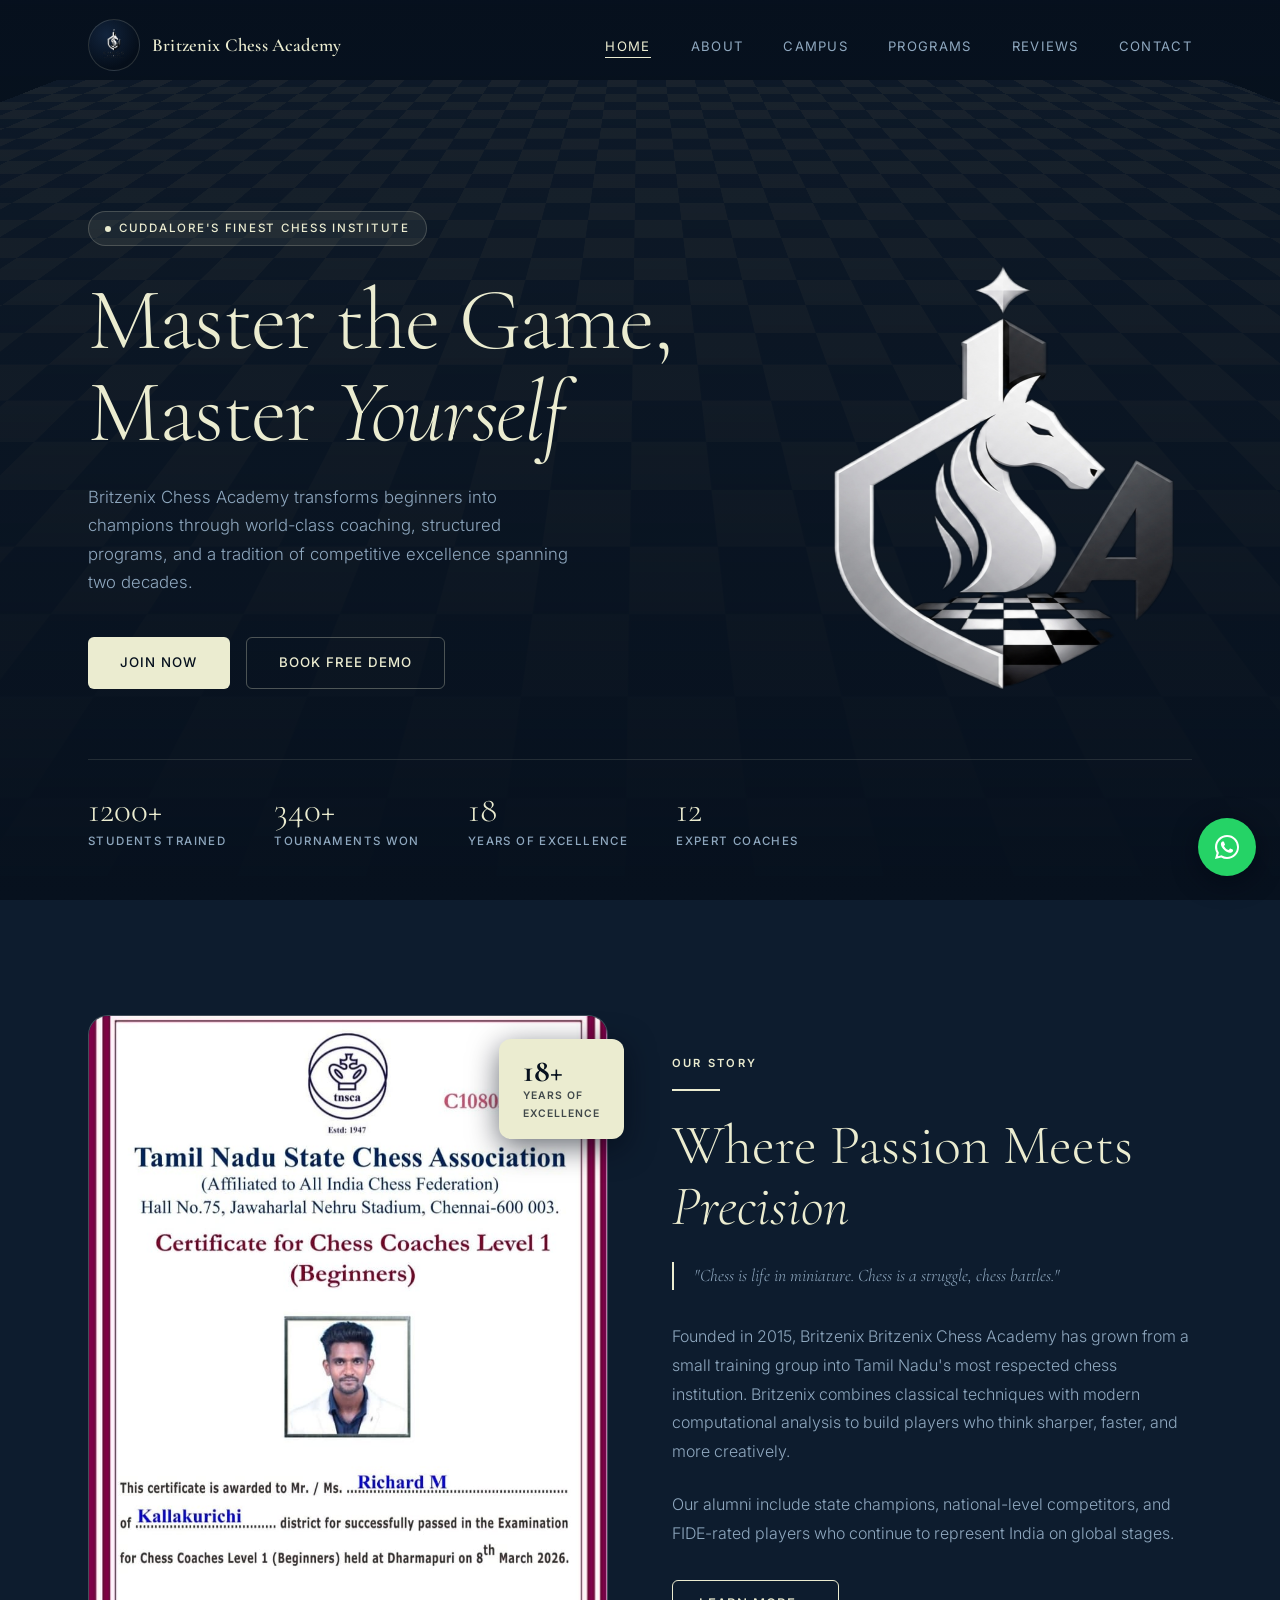
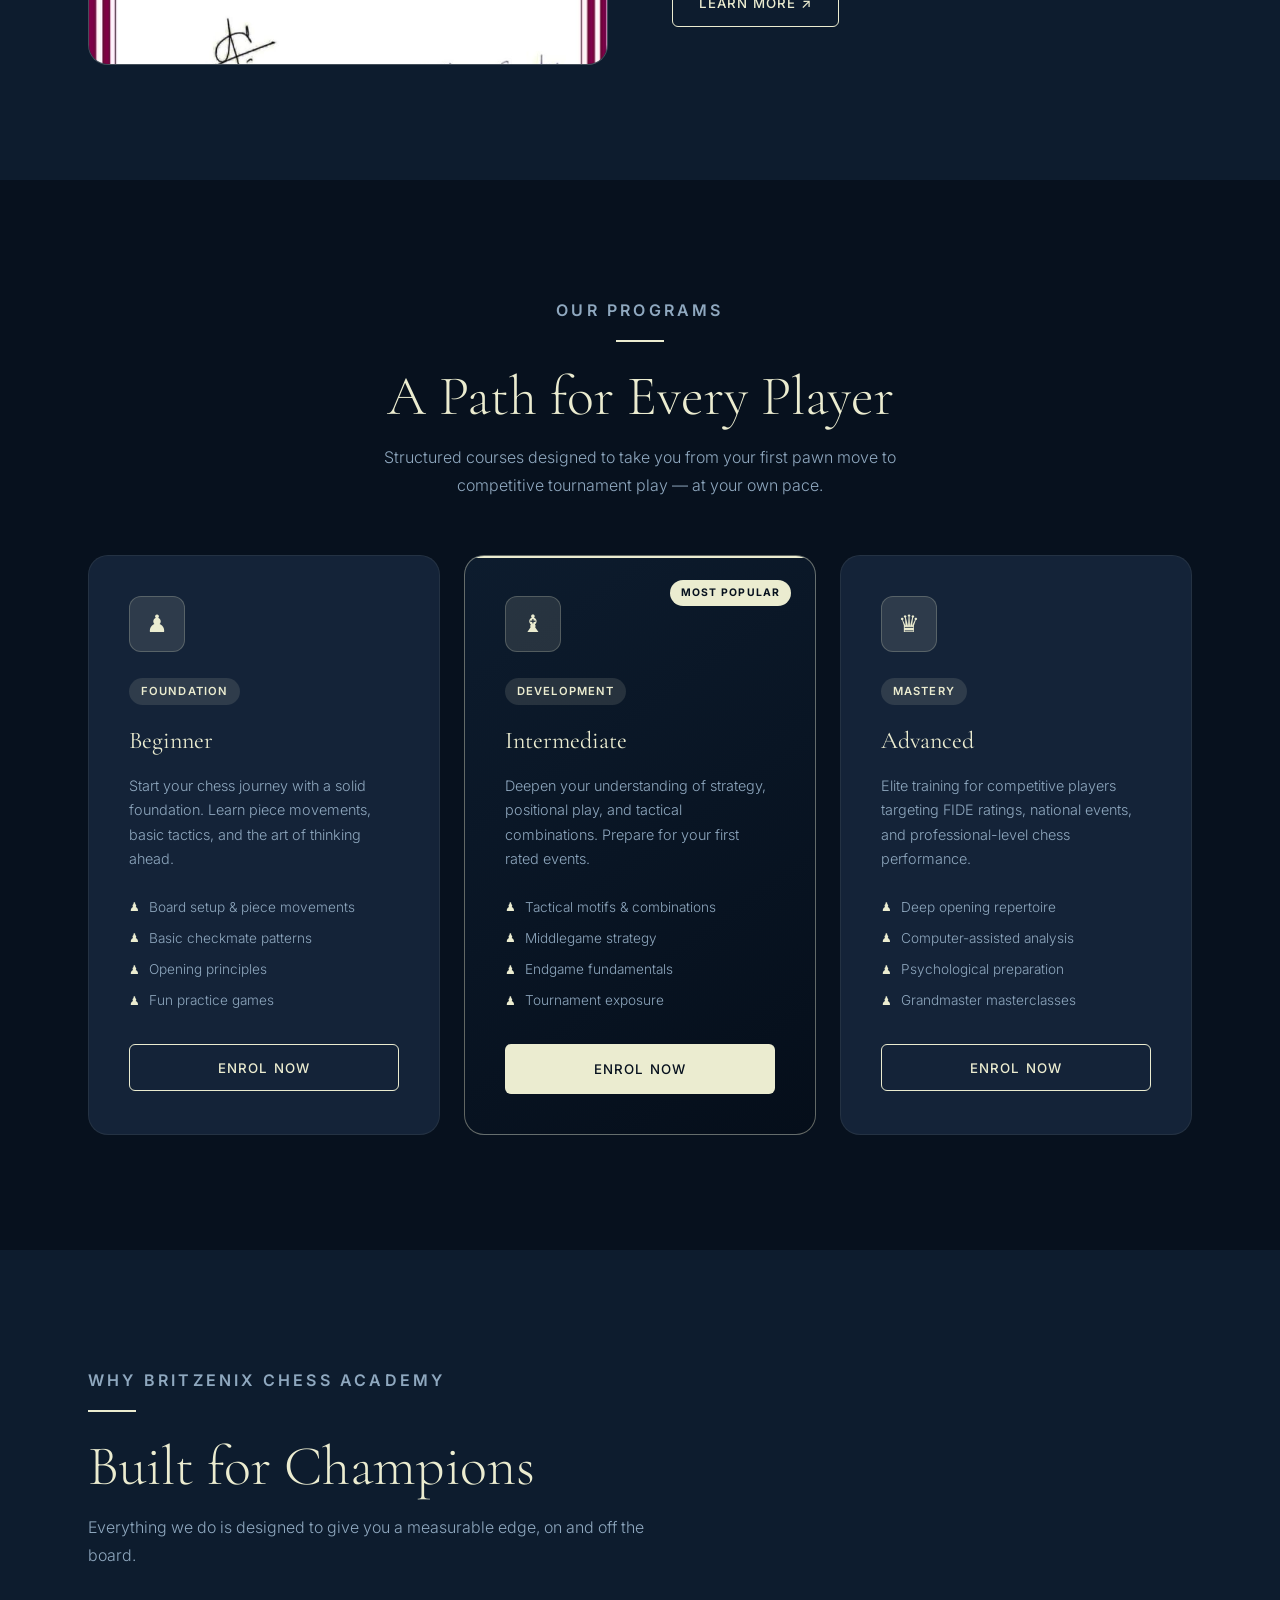
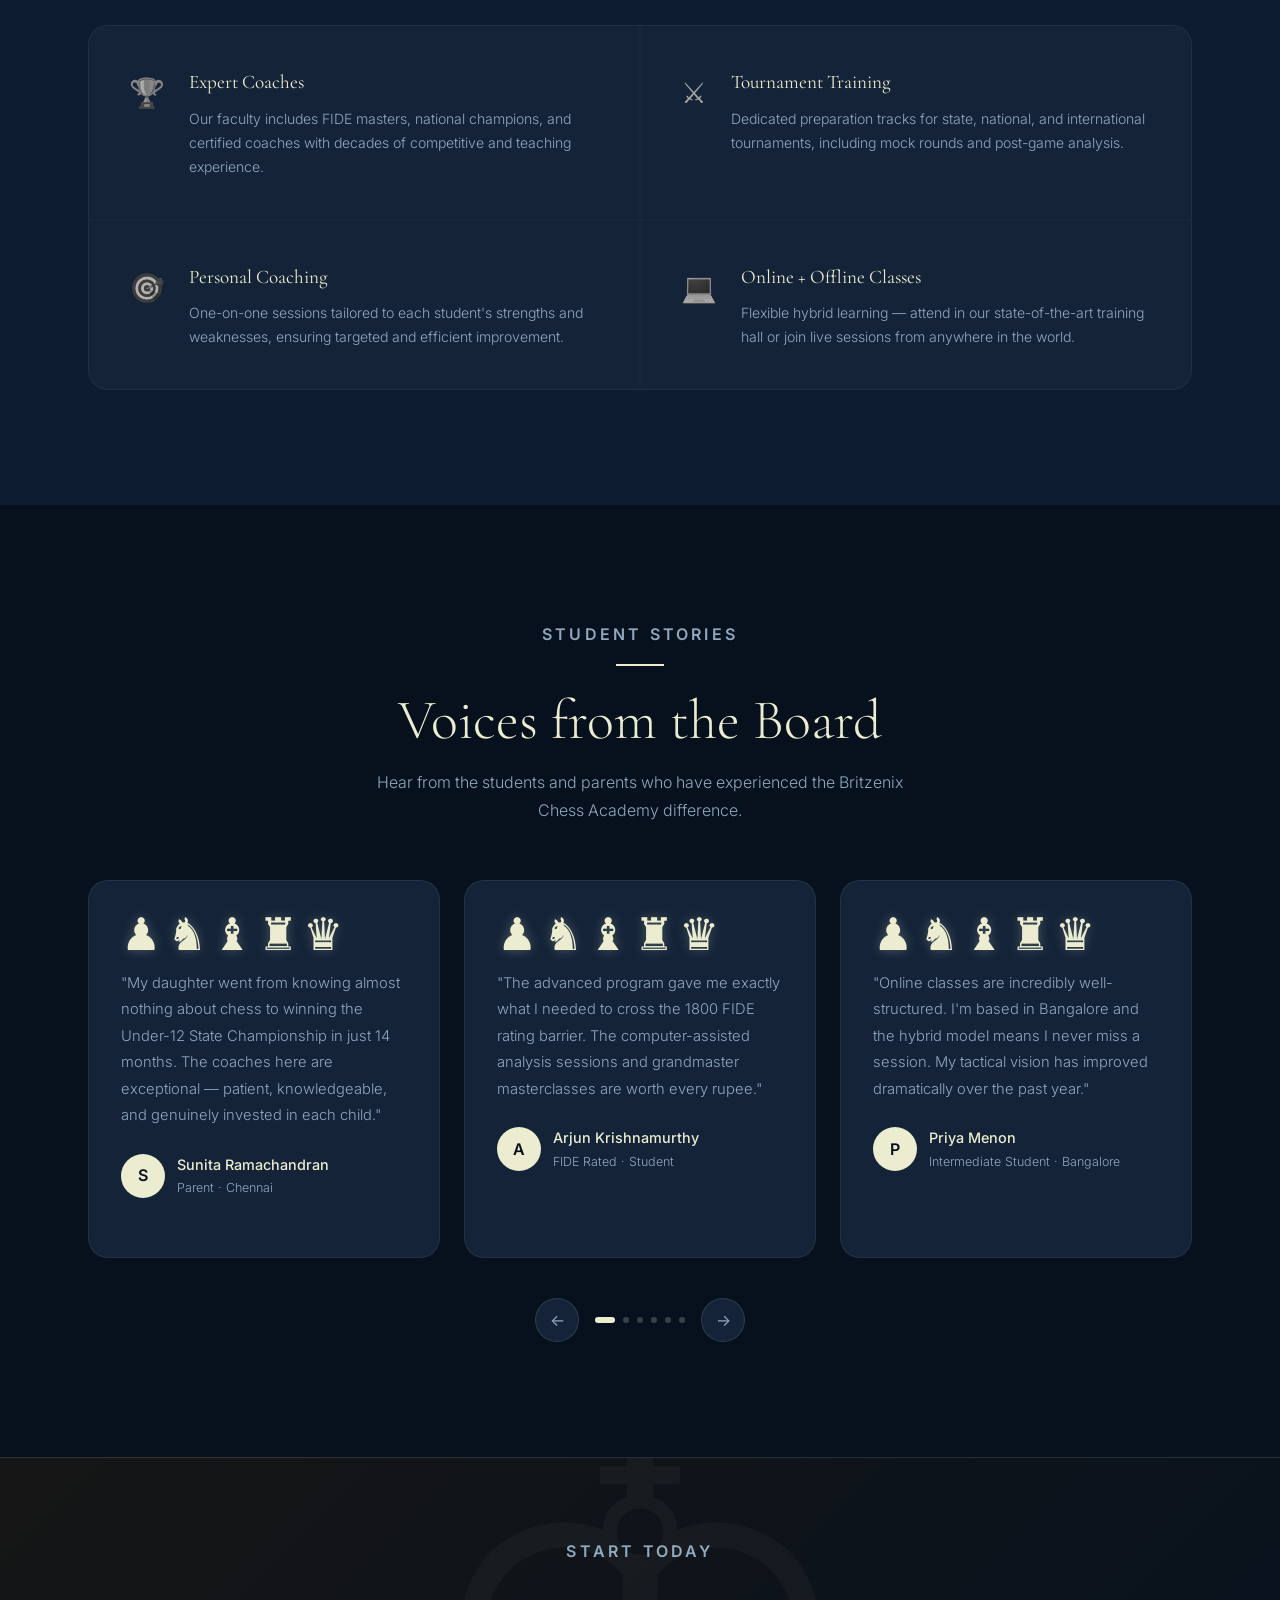
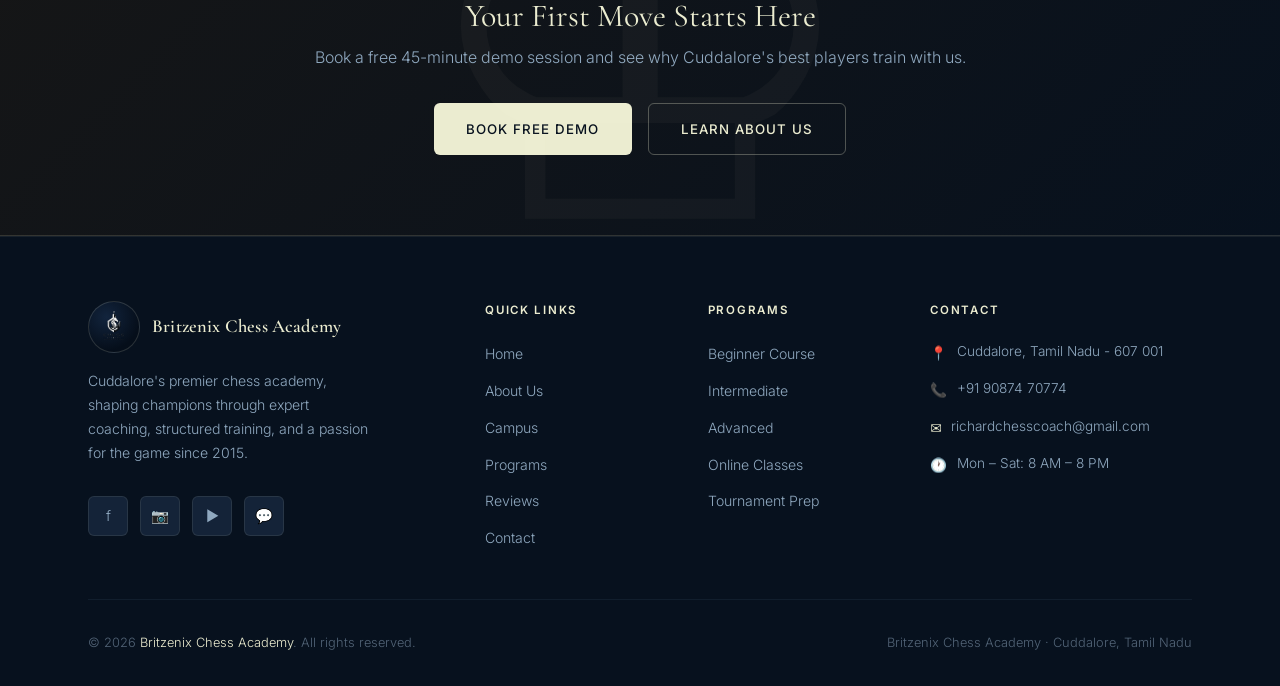
==== commit 307571e1: "Update index.html" ====
--- a/index.html
+++ b/index.html
@@ -37,10 +37,7 @@
       <li><a href="reviews.html" class="nav-link">Reviews</a></li>
       <li><a href="contact.html" class="nav-link">Contact</a></li>
     </ul>
-    <a href="contact.html" class="btn btn-gold nav-cta">Join Now</a>
-    <button class="hamburger" aria-label="Toggle menu" aria-expanded="false">
-      <span></span><span></span><span></span>
-    </button>
+    
   </div>
 </nav>
 
@@ -423,4 +420,4 @@
 
 <script src="script.js"></script>
 </body>
-</html>+</html>
--- a/style.css
+++ b/style.css
@@ -574,322 +574,42 @@
 
 /* ── CAMPUS PAGE ─────────────────────────────────────────── */
 .gallery-section { background: var(--void); }
-/* ═══════════════════════════════════════════════════════════
-   GALLERY — Hover popup + Click/Tap lightbox
-   Desktop: hovering a tile scales it out of the grid (CSS only).
-   Mobile/Tablet: hover doesn't exist — tapping opens lightbox.
-   The lightbox is fully cross-device: touch swipe, keyboard nav,
-   proper safe-area insets, correct viewport heights on iOS, no
-   scroll-bleed, and focus-trap for accessibility.
-   ═══════════════════════════════════════════════════════════ */
-.gallery-section { overflow: hidden; } /* prevent popup from causing page scroll */
 .gallery-grid {
-  display: grid;
-  grid-template-columns: repeat(3, 1fr);
-  gap: 1rem;
-  margin-top: 2rem;
-  /* overflow visible so desktop popup can scale above grid */
-  overflow: visible;
-  position: relative;
-}
-.gallery-item {
-  border-radius: var(--r-md);
-  overflow: hidden;
-  background: var(--surface);
-  position: relative;
-  aspect-ratio: 4/3;
-  cursor: zoom-in;
-  z-index: 1;
-  /* transition for desktop popup — z-index delays reset until scale-down is done */
-  transition:
-    transform .36s var(--ease-out),
-    box-shadow .36s var(--ease-out),
-    z-index 0s .36s;
-}
+  display: grid; grid-template-columns: repeat(3, 1fr);
+  grid-template-rows: auto; gap: 1rem; margin-top: 2rem;
+}
+.gallery-item { border-radius: var(--r-md); overflow: hidden; background: var(--surface); position: relative; aspect-ratio: 4/3; cursor: pointer; }
 .gallery-item.tall { grid-row: span 2; aspect-ratio: auto; }
 .gallery-item.wide { grid-column: span 2; }
-
-/* ── Desktop hover popup ── */
-@media (hover: hover) and (pointer: fine) {
-  .gallery-item:hover {
-    transform: scale(1.38);
-    z-index: 20;
-    transition:
-      transform .36s var(--ease-out),
-      box-shadow .36s var(--ease-out),
-      z-index 0s 0s;
-    box-shadow:
-      0 24px 60px rgba(0,8,20,.82),
-      0 0 0 3px var(--slate),
-      0 0 40px rgba(90,122,154,.4);
-  }
-  .gallery-item:hover .gallery-overlay { opacity: 1; transform: translateY(0); }
-  .gallery-item:hover .gallery-inner img { filter: brightness(1.1) saturate(1.15); }
-}
-
-/* ── Touch-friendly active state (mobile tap feedback) ── */
-@media (hover: none) {
-  .gallery-item:active { opacity: .85; transform: scale(.97); }
-}
-
 .gallery-inner {
   width: 100%; height: 100%; min-height: 180px;
-  display: flex; align-items: center; justify-content: center;
+  display: flex; align-items: center; justify-content: center; font-size: 4rem;
   background: repeating-conic-gradient(#0D1C2E 0% 25%, #091523 0% 50%);
-  background-size: 40px 40px;
-}
+  background-size: 40px 40px; transition: transform .5s var(--ease-out);
+}
+/* Real uploaded photos: crop to fill their frame regardless of the
+   source image's own orientation (portrait phone shots vs landscape),
+   so every gallery tile reads as a consistent, intentional grid
+   instead of stretched or letterboxed photos. */
 .gallery-inner img {
   width: 100%; height: 100%;
-  object-fit: cover; object-position: center; display: block;
-  transition: filter .4s;
-}
-/* Overlay: slim bottom gradient with caption — slides up on hover */
+  object-fit: cover;
+  object-position: center;
+  display: block;
+}
+.gallery-item:hover .gallery-inner { transform: scale(1.06); }
 .gallery-overlay {
-  position: absolute; bottom: 0; left: 0; right: 0;
-  padding: .65rem .9rem;
-  background: linear-gradient(to top, rgba(7,17,30,.92) 0%, transparent 100%);
-  display: flex; align-items: flex-end; justify-content: space-between;
-  opacity: 0;
-  transform: translateY(8px);
-  transition: opacity .28s, transform .28s var(--ease-out);
-  pointer-events: none;
-}
-.gallery-overlay-text {
-  font-size: .75rem; font-weight: 600; letter-spacing: .07em;
-  text-transform: uppercase; color: var(--gold); line-height: 1.35;
-}
-.gallery-expand-hint {
-  font-size: 1.1rem; color: rgba(235,236,208,.7); flex-shrink: 0; margin-left: .5rem;
-}
-
-/* ════════════════════════════════════════════════════════════
-   LIGHTBOX — cross-device modal
-   • Desktop:   keyboard nav (← → ESC), prev/next arrows, thumbnails
-   • Tablet:    same + touch swipe
-   • Mobile:    full-viewport, safe-area aware, swipe to navigate,
-                no tiny tap targets, bottom thumb strip scrollable
-   ════════════════════════════════════════════════════════════ */
-.gallery-lightbox {
-  position: fixed;
-  inset: 0;
-  z-index: 9500;
-  display: flex;
-  align-items: center;
-  justify-content: center;
-  /* iOS safe area padding */
-  padding: env(safe-area-inset-top, 1rem)
-           env(safe-area-inset-right, 1rem)
-           env(safe-area-inset-bottom, 1rem)
-           env(safe-area-inset-left, 1rem);
-  opacity: 0;
-  pointer-events: none;
-  visibility: hidden;
-  transition: opacity .3s var(--ease-out), visibility 0s .3s;
-}
-.gallery-lightbox.open {
-  opacity: 1;
-  pointer-events: all;
-  visibility: visible;
-  transition: opacity .3s var(--ease-out), visibility 0s 0s;
-}
-
-/* Backdrop */
-.lightbox-backdrop {
-  position: absolute; inset: 0;
-  background: rgba(7,17,30,.94);
-  backdrop-filter: blur(16px) saturate(.7);
-  -webkit-backdrop-filter: blur(16px) saturate(.7);
-}
-
-/* Panel — responsive sizing */
-.lightbox-panel {
-  position: relative;
-  z-index: 1;
-  width: min(92vw, 1000px);
-  max-height: calc(100vh - 2rem);
-  max-height: calc(100dvh - 2rem); /* dynamic viewport height — iOS address bar */
-  border-radius: var(--r-lg);
-  overflow: hidden;
-  display: flex;
-  flex-direction: column;
-  background: var(--surface);
-  box-shadow: 0 40px 100px rgba(0,8,20,.85), 0 0 0 1px rgba(235,236,208,.1);
-  transform: scale(.88) translateY(24px);
-  transition: transform .38s var(--ease-out);
-  /* Prevent panel being taller than viewport on small phones */
-  contain: layout;
-}
-.gallery-lightbox.open .lightbox-panel {
-  transform: scale(1) translateY(0);
-}
-
-/* Image area — uses dvh so iOS doesn't clip behind address bar */
-.lightbox-img-wrap {
-  flex: 1;
-  min-height: 0;
-  overflow: hidden;
-  background: #050E1A;
-  display: flex;
-  align-items: center;
-  justify-content: center;
-  position: relative;
-}
-.lightbox-img-wrap img {
-  max-width: 100%;
-  max-height: 56vh;
-  max-height: 56dvh;
-  width: auto; height: auto;
-  object-fit: contain;
-  display: block;
-  transition: opacity .25s, transform .35s var(--ease-out);
-  user-select: none;
-  -webkit-user-drag: none;
-}
-.lightbox-img-wrap img.transitioning {
-  opacity: 0;
-  transform: scale(.95);
-}
-
-/* Caption bar */
-.lightbox-caption {
-  display: flex;
-  align-items: center;
-  justify-content: space-between;
-  gap: .75rem;
-  padding: .7rem 1.1rem;
-  border-top: 1px solid rgba(235,236,208,.07);
-  flex-shrink: 0;
-  min-height: 0;
-}
-.lightbox-caption-text {
-  font-size: .8rem; font-weight: 600; letter-spacing: .06em;
-  text-transform: uppercase; color: var(--gold);
-  white-space: nowrap; overflow: hidden; text-overflow: ellipsis;
-}
-.lightbox-counter {
-  font-size: .75rem; color: var(--ivory-dim); flex-shrink: 0; white-space: nowrap;
-}
-
-/* Thumbnail strip */
-.lightbox-thumbs {
-  display: flex;
-  gap: .45rem;
-  overflow-x: auto;
-  overflow-y: hidden;
-  padding: .6rem 1rem;
-  background: var(--board-dark);
-  border-top: 1px solid rgba(235,236,208,.05);
-  flex-shrink: 0;
-  /* smooth iOS momentum scroll */
-  -webkit-overflow-scrolling: touch;
-  scrollbar-width: thin;
-  scrollbar-color: var(--slate) transparent;
-  /* ensure minimum tap target height */
-  min-height: 60px;
-}
-.lightbox-thumb {
-  flex-shrink: 0;
-  width: 54px; height: 42px;
-  border-radius: 5px;
-  overflow: hidden;
-  border: 2px solid transparent;
-  cursor: pointer;
-  opacity: .5;
-  transition: all .2s;
-  /* minimum 44×44 tap target per Apple HIG */
-  -webkit-tap-highlight-color: transparent;
-}
-.lightbox-thumb img { width: 100%; height: 100%; object-fit: cover; display: block; }
-.lightbox-thumb.active { border-color: var(--gold); opacity: 1; }
-.lightbox-thumb:hover:not(.active),
-.lightbox-thumb:focus:not(.active)  { opacity: .82; border-color: var(--slate); outline: none; }
-
-/* Nav arrows — hidden on small mobile, shown on tablet+ */
-.lightbox-btn {
-  position: absolute;
-  top: 50%;
-  z-index: 2;
-  width: 48px; height: 48px;
-  border-radius: 50%;
-  background: rgba(20,35,56,.88);
-  border: 1px solid rgba(235,236,208,.22);
-  color: var(--ivory);
-  font-size: 1.3rem; line-height: 1;
+  position: absolute; inset: 0; background: rgba(7,17,30,.8);
   display: flex; align-items: center; justify-content: center;
-  cursor: pointer;
-  transition: all .22s var(--ease-out);
-  transform: translateY(-50%);
-  -webkit-tap-highlight-color: transparent;
-}
-.lightbox-btn:hover, .lightbox-btn:focus {
-  background: var(--slate);
-  border-color: var(--slate);
-  box-shadow: 0 0 20px rgba(90,122,154,.4);
-  outline: none;
-  transform: translateY(-50%) scale(1.1);
-}
-.lightbox-btn.prev { left: -26px; }
-.lightbox-btn.next { right: -26px; }
-
-/* Close button — large enough to tap on mobile */
-.lightbox-close {
-  position: absolute;
-  top: -18px; right: -18px;
-  z-index: 3;
-  width: 44px; height: 44px;
-  border-radius: 50%;
-  background: var(--gold);
-  color: var(--void);
-  border: none;
-  font-size: 1.1rem; font-weight: 700; line-height: 1;
-  display: flex; align-items: center; justify-content: center;
-  cursor: pointer;
-  box-shadow: 0 4px 18px rgba(0,8,20,.55);
-  transition: all .22s var(--ease-out);
-  -webkit-tap-highlight-color: transparent;
-  touch-action: manipulation;
-}
-.lightbox-close:hover, .lightbox-close:focus {
-  background: #F5F6DE;
-  transform: scale(1.1) rotate(90deg);
-  outline: none;
-}
-
-/* ── Mobile: full-width panel, larger close, hide side arrows ── */
-@media (max-width: 600px) {
-  .gallery-lightbox { padding: .5rem; }
-  .lightbox-panel {
-    width: 100%;
-    max-height: 100dvh;
-    border-radius: var(--r-md);
-  }
-  .lightbox-img-wrap img {
-    max-height: 50dvh;
-  }
-  /* Side arrows replaced by swipe — hide them */
-  .lightbox-btn { display: none; }
-  /* Close button repositioned inside the panel on mobile */
-  .lightbox-close {
-    top: .5rem; right: .5rem;
-    width: 40px; height: 40px;
-    font-size: 1rem;
-    position: fixed; /* stays in corner even if panel scrolls */
-    z-index: 9600;
-  }
-  .lightbox-caption { padding: .55rem .8rem; }
-  .lightbox-caption-text { font-size: .72rem; }
-  .lightbox-thumbs { min-height: 56px; padding: .5rem .8rem; }
-  .lightbox-thumb { width: 48px; height: 38px; }
-}
-/* ── Tablet ── */
-@media (min-width: 601px) and (max-width: 900px) {
-  .lightbox-btn { display: flex; }
-  .lightbox-btn.prev { left: -20px; }
-  .lightbox-btn.next { right: -20px; }
-  .lightbox-panel { width: min(94vw, 800px); }
-  .lightbox-img-wrap img { max-height: 52dvh; }
-}
-
+  opacity: 0; transition: opacity .3s;
+}
+.gallery-item:hover .gallery-overlay { opacity: 1; }
+.gallery-overlay-text { font-size: .8rem; font-weight: 600; letter-spacing: .1em; text-transform: uppercase; color: var(--gold); text-align: center; padding: 1rem; }
+.facilities-section { background: var(--board-dark); }
+.facility-card {
+  background: var(--surface); border: 1px solid rgba(235,236,208,.07);
+  border-radius: var(--r-lg); padding: 2rem; transition: all .35s var(--ease-out);
+}
 .facility-card:hover { border-color: rgba(235,236,208,.22); transform: translateY(-4px); box-shadow: 0 16px 40px rgba(0,8,20,.55); }
 .facility-icon {
   font-size: 2rem; margin-bottom: 1rem;
@@ -1055,6 +775,7 @@
   .grid-3 { grid-template-columns: 1fr; }
   .grid-4 { grid-template-columns: 1fr 1fr; }
   .nav-menu { display: none; }
+  .nav-cta { display: none; }
   .hamburger { display: flex; }
   .mobile-nav { display: flex; }
   .piece-field .piece:nth-child(odd) { display: none; } /* halve piece count on mobile for perf */
@@ -1103,4 +824,4 @@
     margin: -423px 0 0 746px;
     width: 340px;
     height: 423px;
-}+}
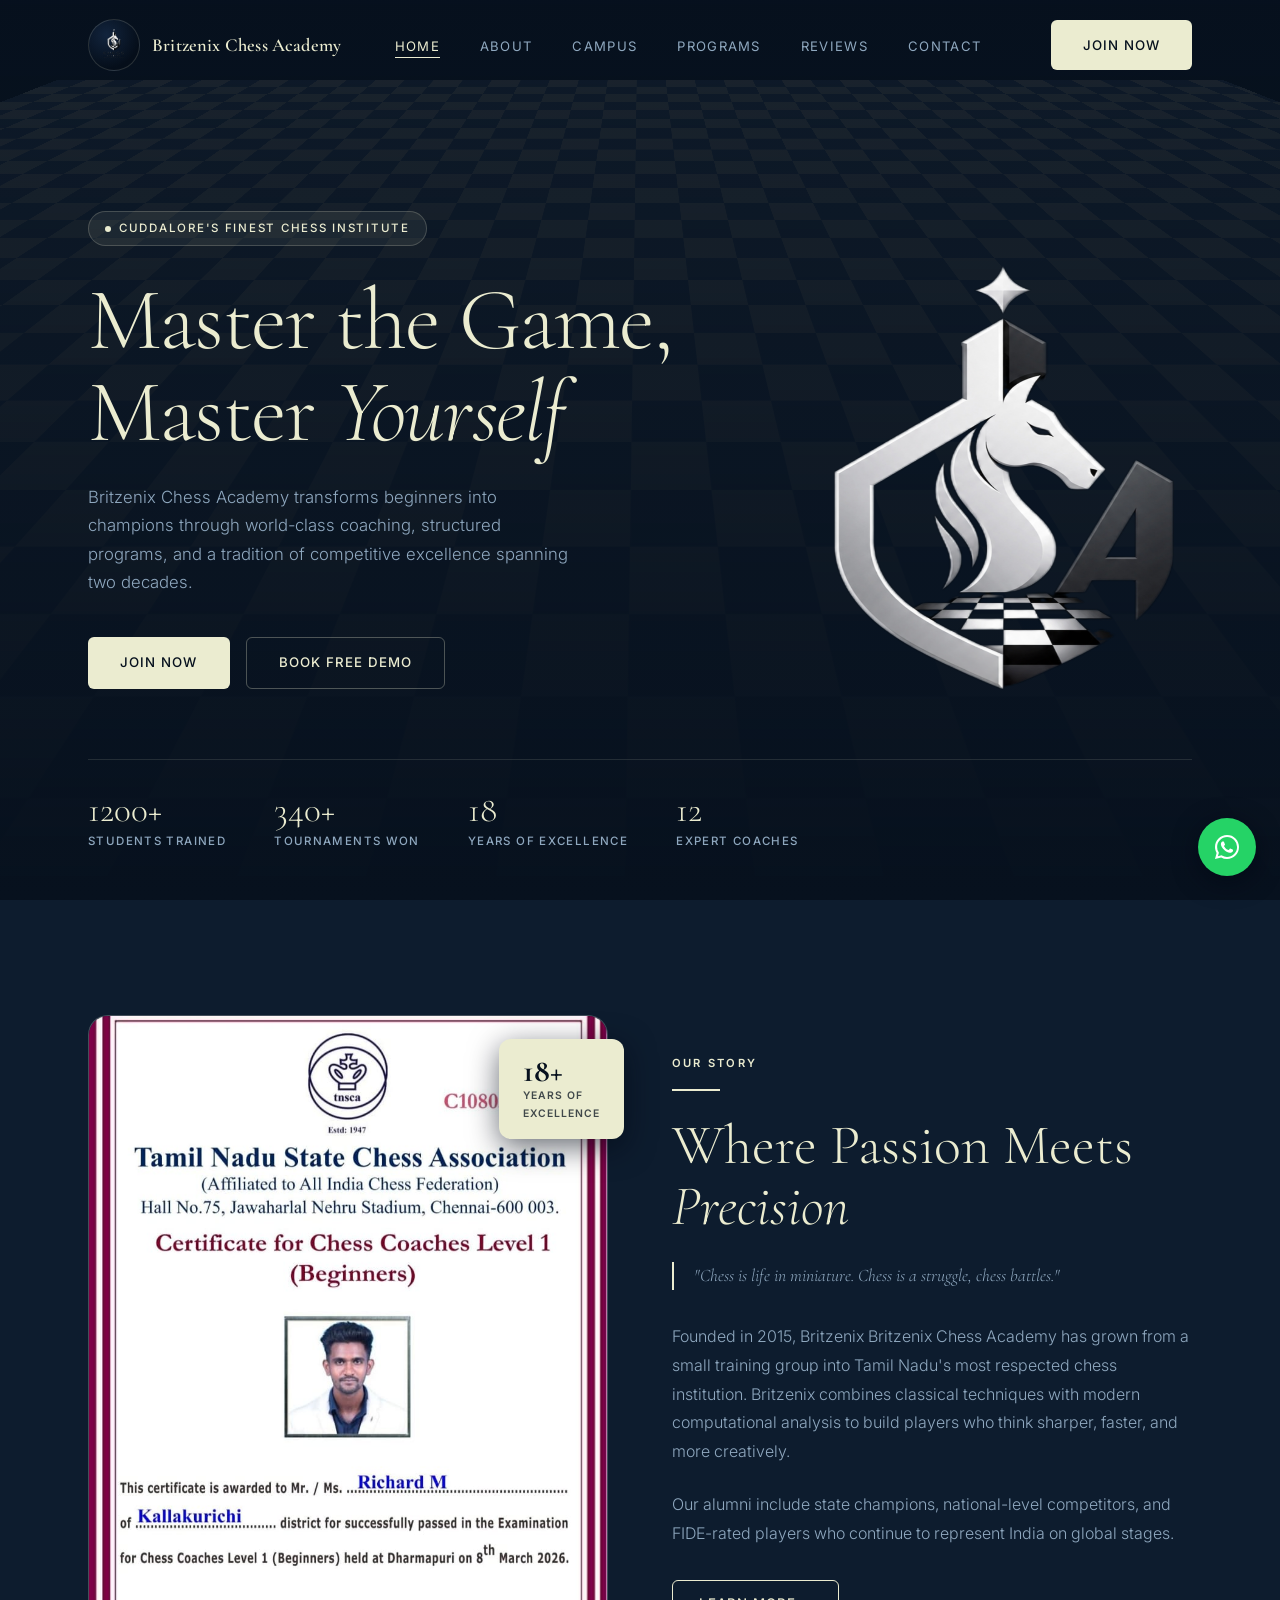
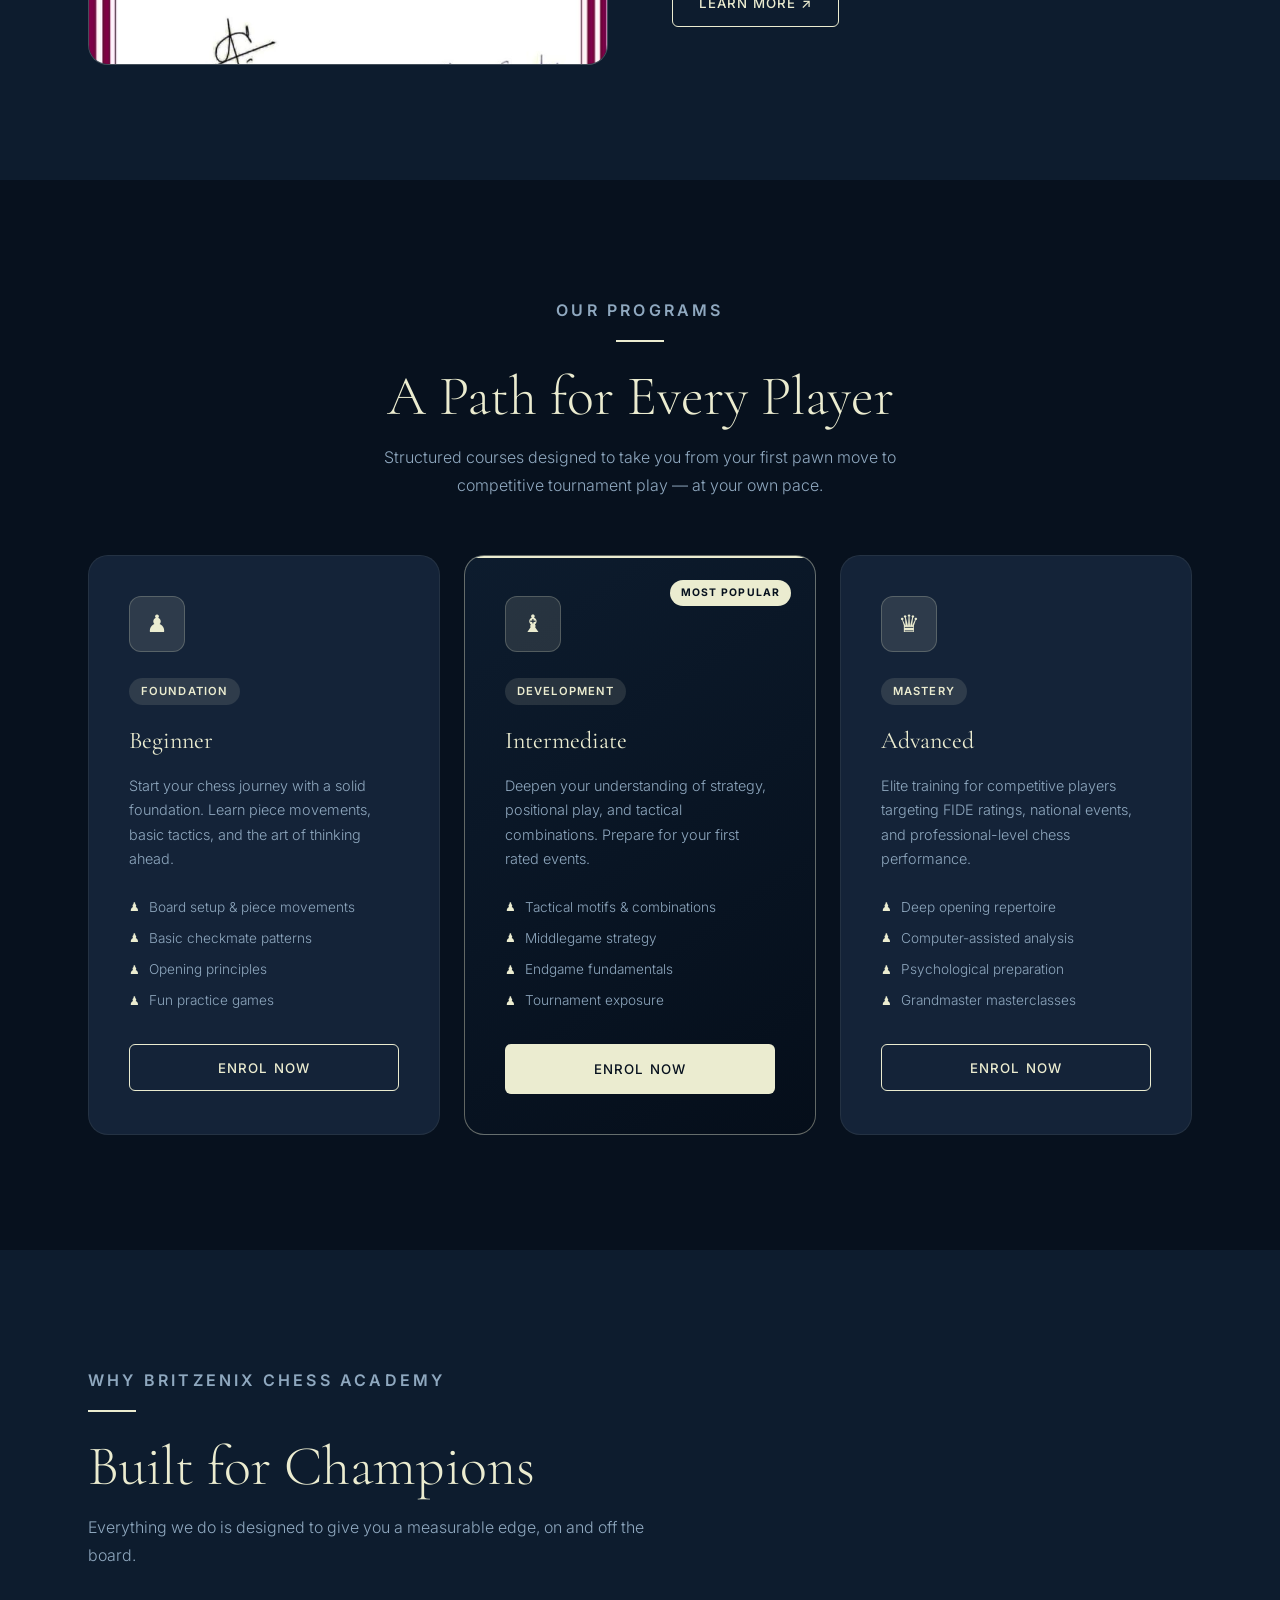
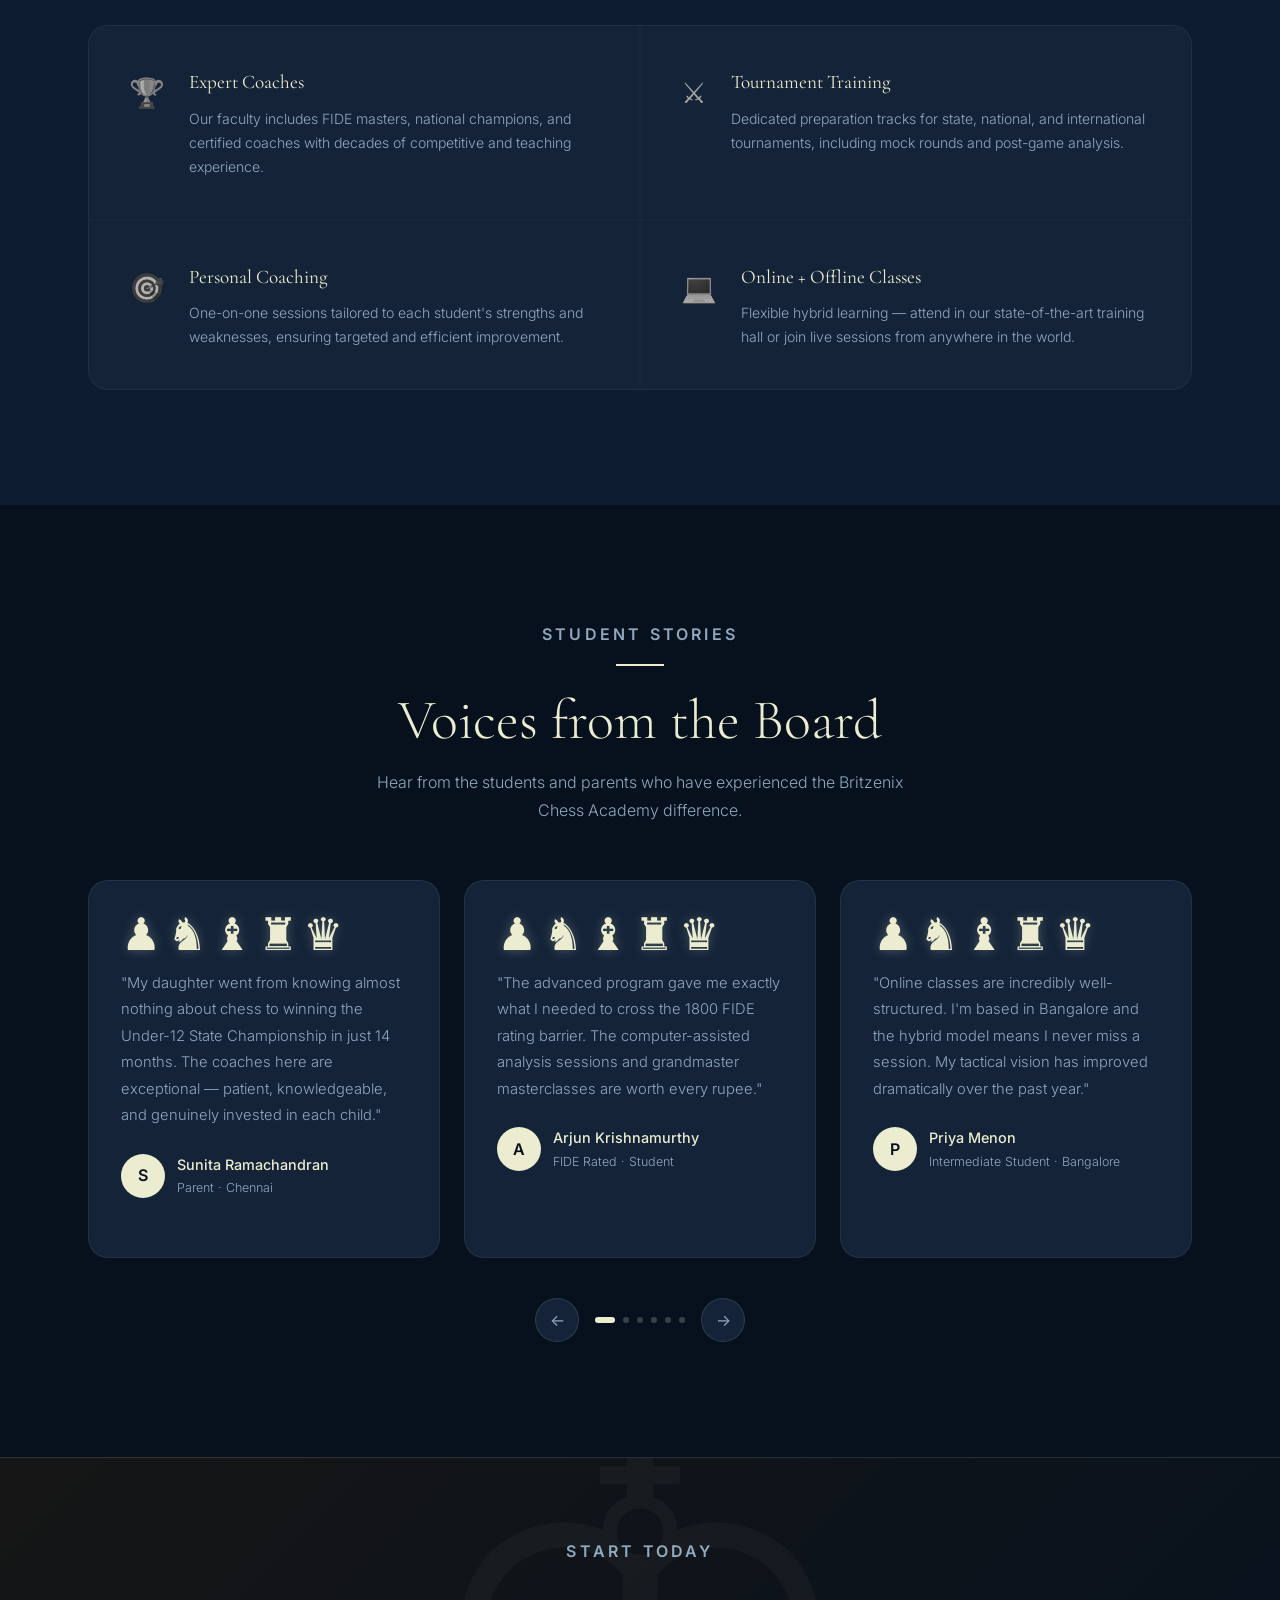
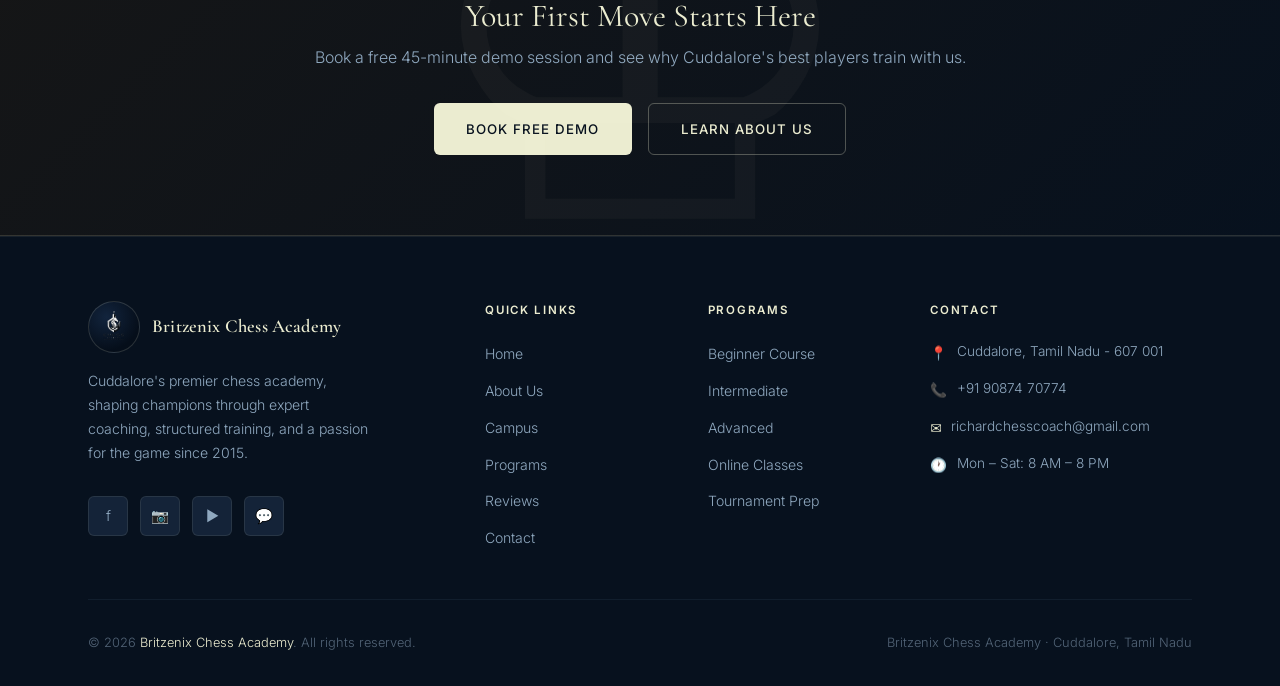
==== commit d76dbd8a: "Update index.html" ====
--- a/index.html
+++ b/index.html
@@ -37,7 +37,10 @@
       <li><a href="reviews.html" class="nav-link">Reviews</a></li>
       <li><a href="contact.html" class="nav-link">Contact</a></li>
     </ul>
-    
+    <a href="contact.html" class="btn btn-gold nav-cta">Join Now</a>
+    <button class="hamburger" aria-label="Toggle menu" aria-expanded="false">
+      <span></span><span></span><span></span>
+    </button>
   </div>
 </nav>
 
--- a/style.css
+++ b/style.css
@@ -762,6 +762,17 @@
 .delay-3 { transition-delay: .3s; } .delay-4 { transition-delay: .4s; }
 
 /* ── RESPONSIVE ──────────────────────────────────────────── */
+/* Nav switches to the hamburger menu earlier than the general
+   layout breakpoints below — the full logo + 6 links + Join Now
+   button need ~1150px of breathing room, so waiting until 768px
+   left a "dead zone" where the desktop nav had no space and
+   overlapped or got pushed off-screen on narrower laptop windows. */
+@media (max-width: 1140px) {
+  .nav-menu { display: none; }
+  .nav-cta { display: none; }
+  .hamburger { display: flex; }
+  .mobile-nav { display: flex; }
+}
 @media (max-width: 1024px) {
   .grid-3 { grid-template-columns: 1fr 1fr; }
   .grid-4 { grid-template-columns: 1fr 1fr; }
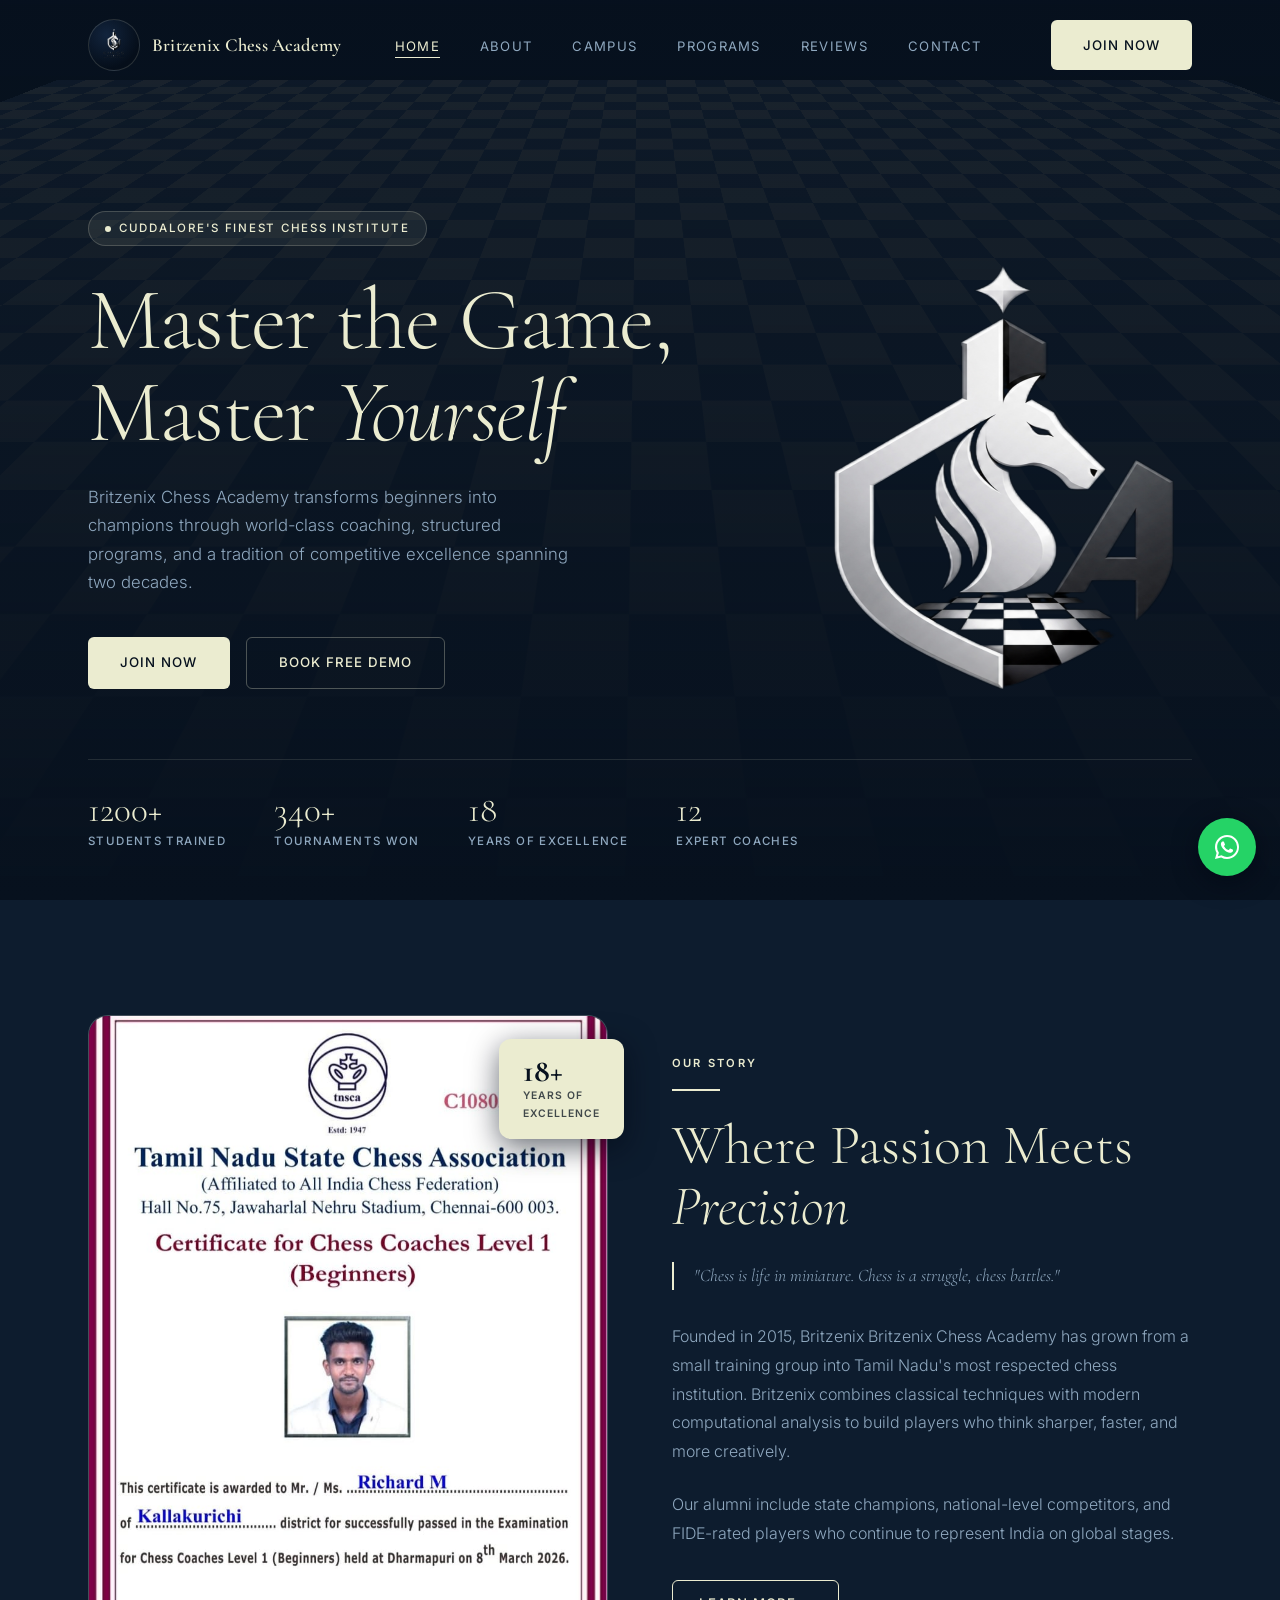
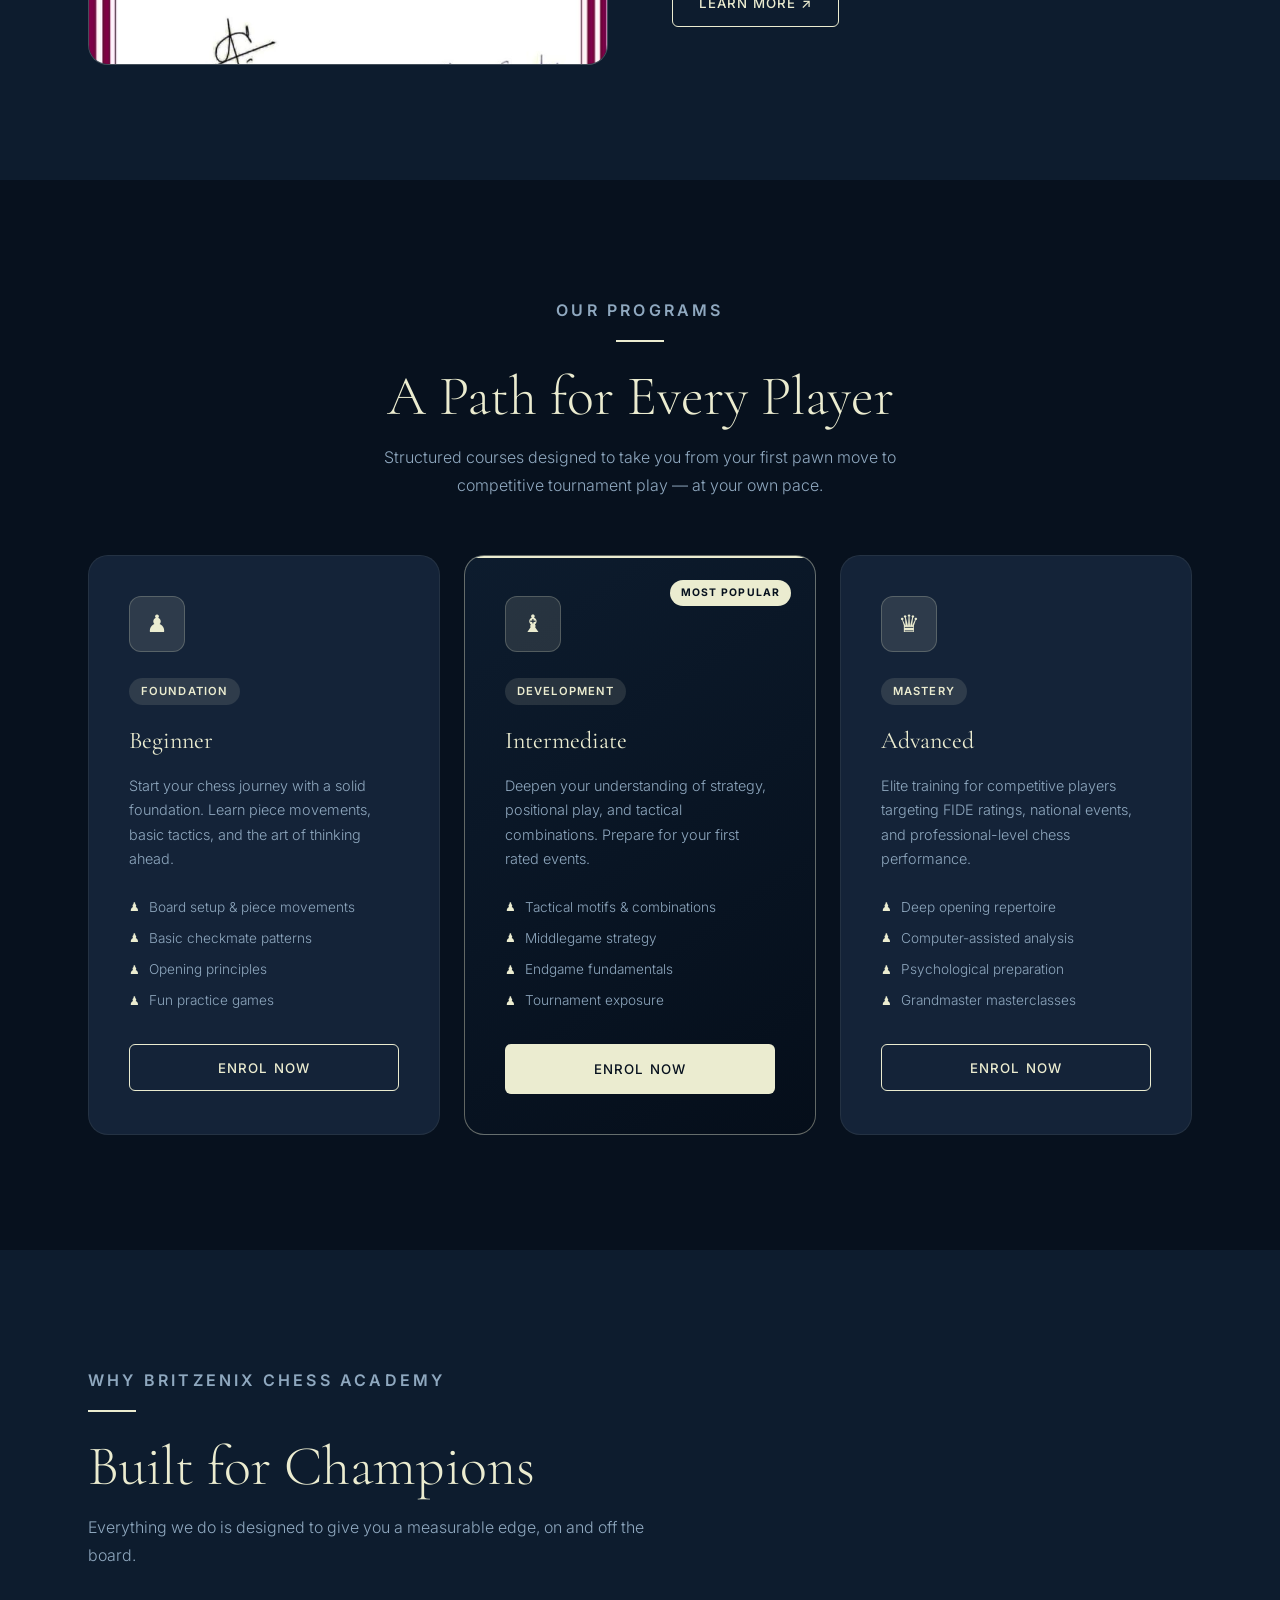
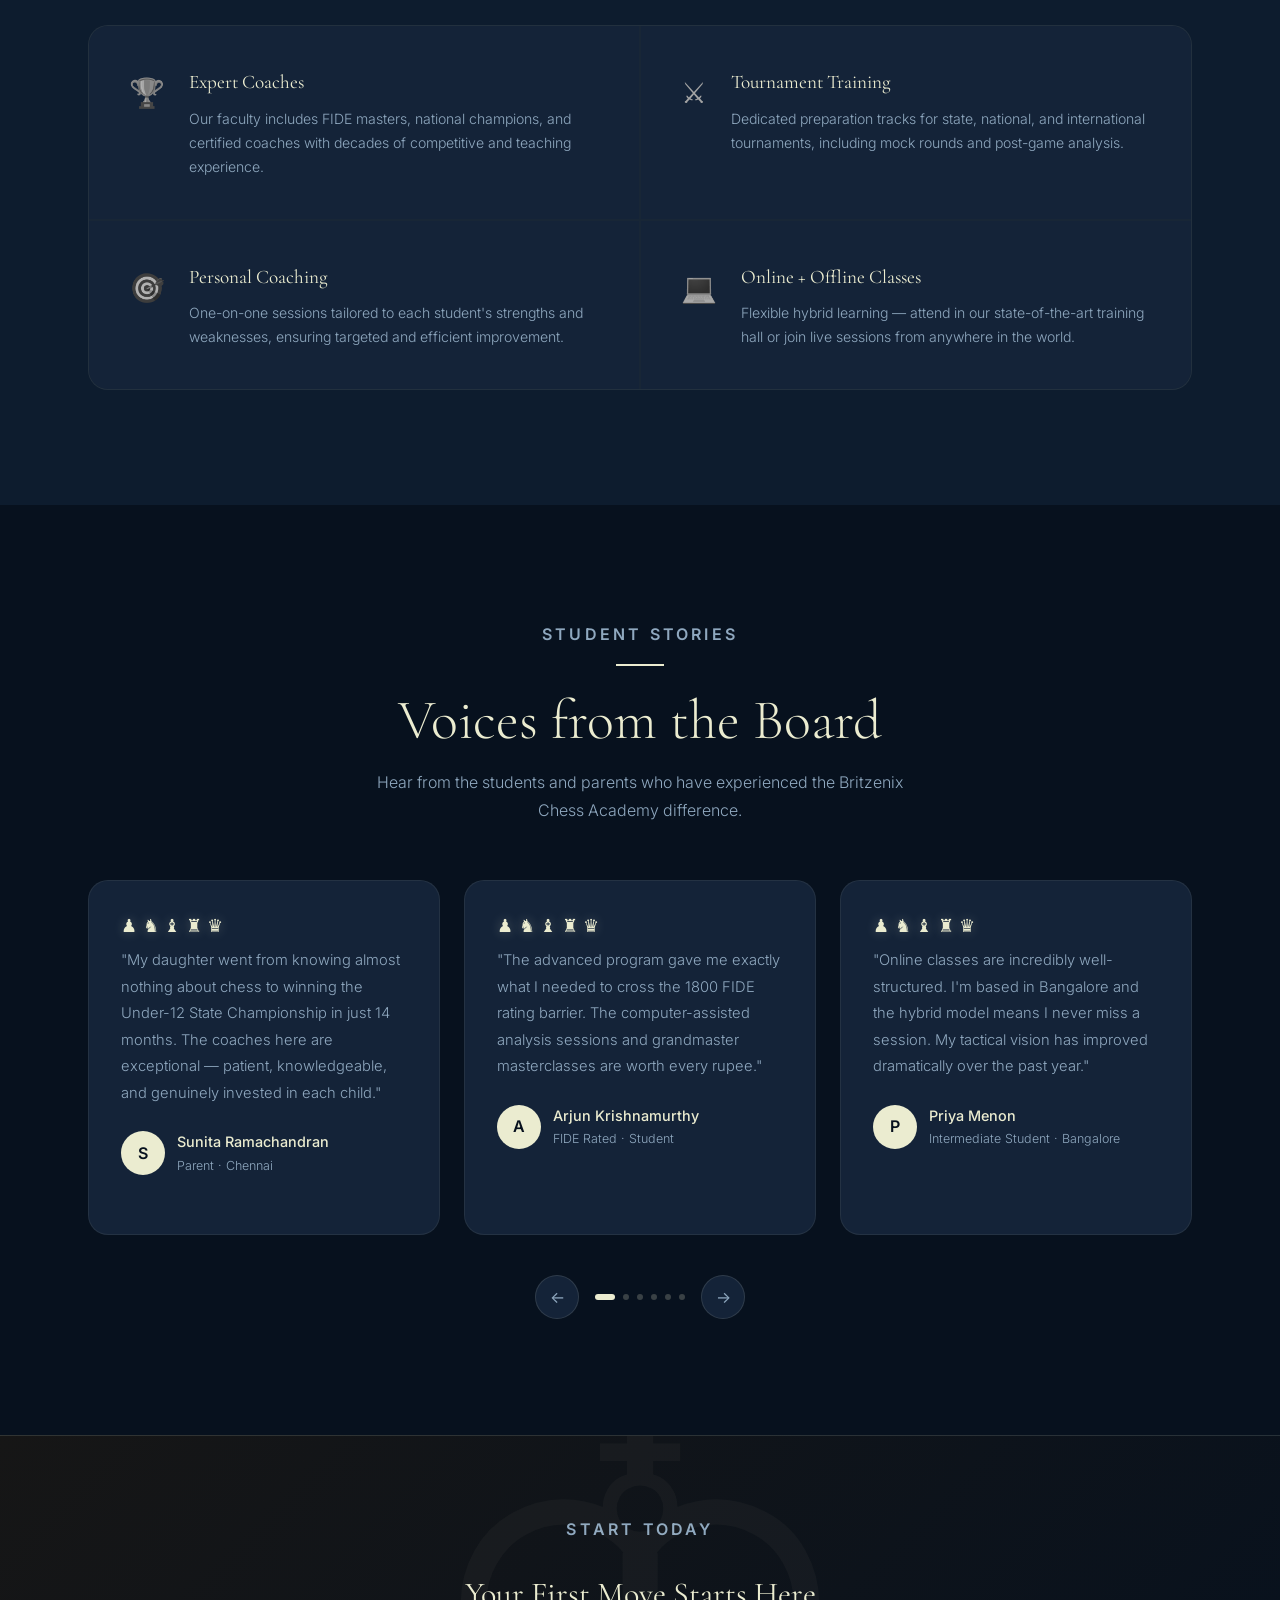
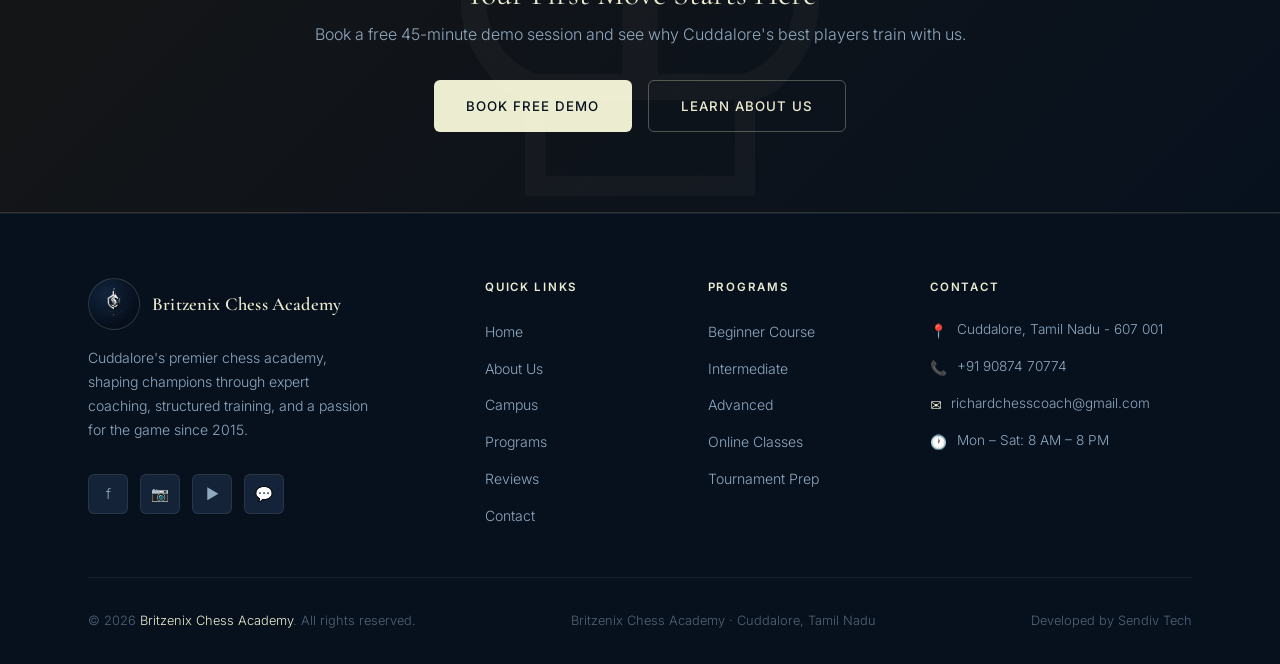
==== commit 33f7546d: "Update index.html" ====
--- a/index.html
+++ b/index.html
@@ -417,6 +417,7 @@
     <div class="footer-bottom">
       <p class="footer-copy">© 2026 <span>Britzenix Chess Academy</span>. All rights reserved.</p>
       <p class="footer-copy">Britzenix Chess Academy · Cuddalore, Tamil Nadu</p>
+      <p class="footer-copy">Developed by <a href="https://sendivtech.in" target="_blank">Sendiv Tech</a></p>
     </div>
   </div>
 </footer>
--- a/style.css
+++ b/style.css
@@ -456,7 +456,7 @@
   margin-bottom: .75rem;
 }
 .piece-rating .pr-piece {
-  font-size: 45px;
+  font-size: 1.15rem;
   line-height: 1;
   font-family: serif;
   color: rgba(235,236,208,.18);
@@ -466,7 +466,7 @@
   color: var(--gold);
   text-shadow: 0 0 12px rgba(235,236,208,.28);
 }
-.piece-rating.lg .pr-piece { font-size: 40px; }
+.piece-rating.lg .pr-piece { font-size: 1.6rem; }
 .piece-rating-label {
   font-size: .72rem;
   font-weight: 500;
@@ -762,17 +762,6 @@
 .delay-3 { transition-delay: .3s; } .delay-4 { transition-delay: .4s; }
 
 /* ── RESPONSIVE ──────────────────────────────────────────── */
-/* Nav switches to the hamburger menu earlier than the general
-   layout breakpoints below — the full logo + 6 links + Join Now
-   button need ~1150px of breathing room, so waiting until 768px
-   left a "dead zone" where the desktop nav had no space and
-   overlapped or got pushed off-screen on narrower laptop windows. */
-@media (max-width: 1140px) {
-  .nav-menu { display: none; }
-  .nav-cta { display: none; }
-  .hamburger { display: flex; }
-  .mobile-nav { display: flex; }
-}
 @media (max-width: 1024px) {
   .grid-3 { grid-template-columns: 1fr 1fr; }
   .grid-4 { grid-template-columns: 1fr 1fr; }
@@ -786,10 +775,11 @@
   .grid-3 { grid-template-columns: 1fr; }
   .grid-4 { grid-template-columns: 1fr 1fr; }
   .nav-menu { display: none; }
-  .nav-cta { display: none; }
   .hamburger { display: flex; }
   .mobile-nav { display: flex; }
   .piece-field .piece:nth-child(odd) { display: none; } /* halve piece count on mobile for perf */
+  .hero { display: flex; flex-direction: column; justify-content: flex-start; padding-bottom: 2.5rem; }
+  .hero-stats { position: relative; bottom: auto; left: auto; right: auto; margin-top: 2.5rem; }
   .hero-stats-inner { flex-wrap: wrap; gap: 1.5rem; }
   .why-grid { grid-template-columns: 1fr; }
   .testimonial-card { flex: 0 0 calc(100% - 1.5rem); }
@@ -816,6 +806,8 @@
   .gallery-grid { grid-template-columns: 1fr; }
   .hero-actions { flex-direction: column; }
   .hero-actions .btn { width: 100%; justify-content: center; }
+  .hero-stats-inner { grid-template-columns: 1fr 1fr; display: grid; gap: 1.2rem; }
+  .hero-stat-num { font-size: 1.8rem; }
   .facilities-grid { grid-template-columns: 1fr; }
   .board-3d-stage { perspective: 500px; }
   .nav-logo-icon { width: 38px; height: 38px; }
@@ -831,6 +823,7 @@
   .board-3d-plane { animation: none; }
 }
 
+
 img.hero1-logo {
     margin: -423px 0 0 746px;
     width: 340px;
